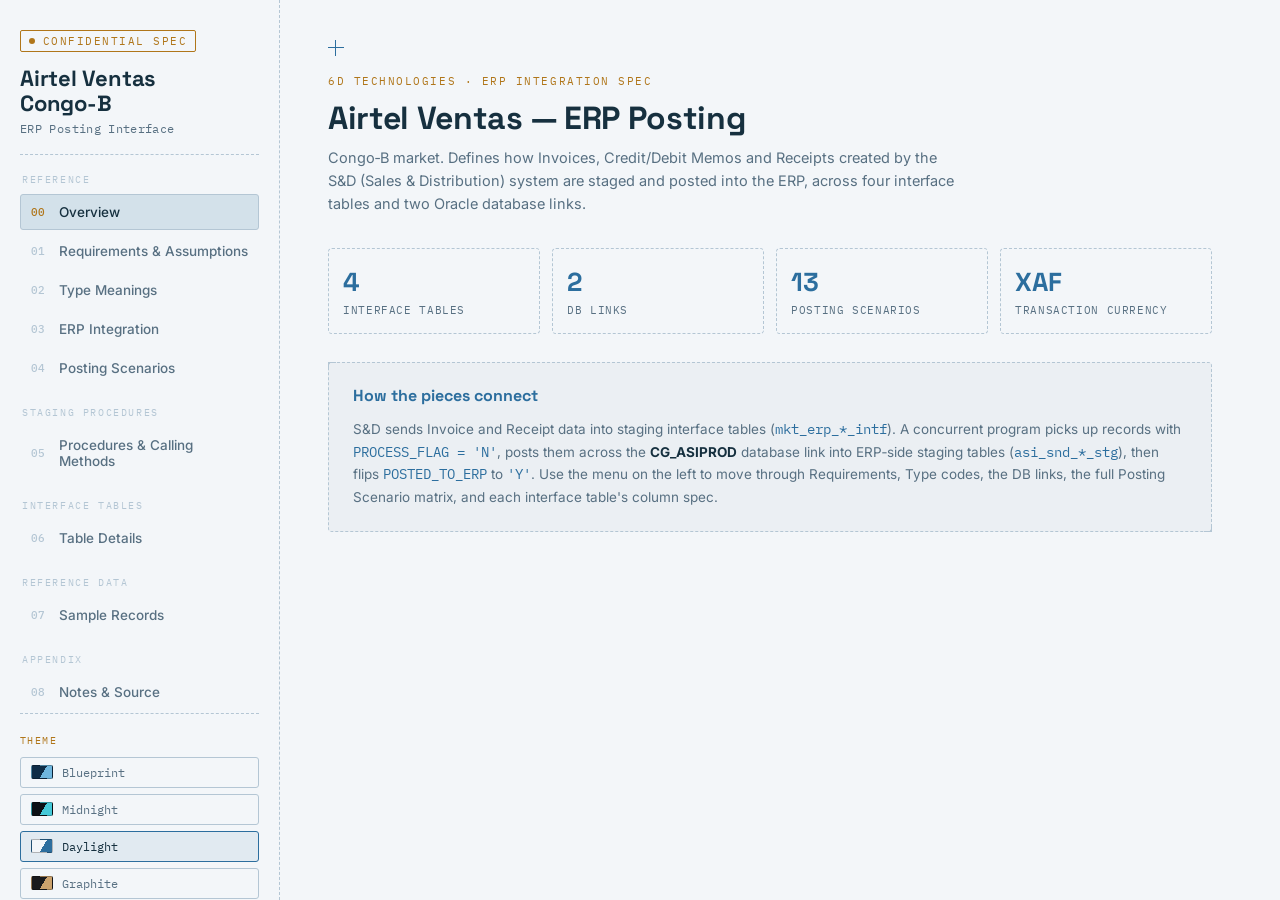
==== congo/airtel-erp-posting.html @ a2c8a8f7 "deploy" ====
<!DOCTYPE html>
<html lang="en" data-theme="light">
<head>
<meta charset="UTF-8">
<title>Airtel Ventas · Congo-B · ERP Posting</title>
<meta name="viewport" content="width=device-width, initial-scale=1.0">
<link rel="preconnect" href="https://fonts.googleapis.com">
<link href="https://fonts.googleapis.com/css2?family=Space+Grotesk:wght@400;500;600;700&family=IBM+Plex+Mono:wght@400;500;600&family=Inter:wght@400;500;600&display=swap" rel="stylesheet">
<style>
  :root{
    /* fonts (theme-independent) */
    --font-display:'Space Grotesk', sans-serif;
    --font-mono:'IBM Plex Mono', monospace;
    --font-body:'Inter', sans-serif;
  }

  /* ============ THEMES ============
     Default (no attribute) = Blueprint. Each theme redefines the full token set. */
  :root,
  html[data-theme="blue"]{
    --bp-bg:#0F2C46;
    --bp-blue-deep:#0F2C46;      /* legacy alias */
    --bp-onaccent:#0F2C46;
    --bp-line:#6FB6DE;
    --bp-line-dim:#3E6E8E;
    --bp-white:#F2F7FB;
    --bp-white-dim:#B9CEDD;
    --bp-amber:#E8A33D;
    --bp-red:#E0665F;
    --bp-green:#6FC49A;
    --bp-grid:rgba(111,182,222,0.06);
    --bp-tint-1:rgba(111,182,222,0.05);
    --bp-tint-2:rgba(111,182,222,0.08);
    --bp-tint-3:rgba(111,182,222,0.14);
    --bp-sink:rgba(0,0,0,0.20);
    --bp-raise:rgba(255,255,255,0.02);
    color-scheme:dark;
  }

  /* Midnight — near-black with cyan accent */
  html[data-theme="dark"]{
    --bp-bg:#0B0F14;
    --bp-blue-deep:#0B0F14;
    --bp-onaccent:#07171A;
    --bp-line:#45C9D8;
    --bp-line-dim:#2C4A52;
    --bp-white:#E9EFF2;
    --bp-white-dim:#8FA0AB;
    --bp-amber:#F0B44A;
    --bp-red:#EB7168;
    --bp-green:#5FD3A0;
    --bp-grid:rgba(120,190,205,0.05);
    --bp-tint-1:rgba(90,200,215,0.05);
    --bp-tint-2:rgba(90,200,215,0.09);
    --bp-tint-3:rgba(90,200,215,0.16);
    --bp-sink:rgba(0,0,0,0.35);
    --bp-raise:rgba(255,255,255,0.03);
    color-scheme:dark;
  }

  /* Daylight — light paper with ink text */
  html[data-theme="light"]{
    --bp-bg:#F3F6F9;
    --bp-blue-deep:#16303F;
    --bp-onaccent:#FFFFFF;
    --bp-line:#2C6E9E;
    --bp-line-dim:#B4C6D4;
    --bp-white:#16303F;
    --bp-white-dim:#587082;
    --bp-amber:#B0761A;
    --bp-red:#BE443C;
    --bp-green:#2C825C;
    --bp-grid:rgba(44,110,158,0.08);
    --bp-tint-1:rgba(44,110,158,0.05);
    --bp-tint-2:rgba(44,110,158,0.09);
    --bp-tint-3:rgba(44,110,158,0.16);
    --bp-sink:rgba(22,48,63,0.05);
    --bp-raise:rgba(22,48,63,0.03);
    color-scheme:light;
  }

  /* Graphite — warm neutral dark with sand accent */
  html[data-theme="graphite"]{
    --bp-bg:#191A1D;
    --bp-blue-deep:#191A1D;
    --bp-onaccent:#191A1D;
    --bp-line:#CBA26C;
    --bp-line-dim:#54514B;
    --bp-white:#ECE7DE;
    --bp-white-dim:#A29B8E;
    --bp-amber:#E8A33D;
    --bp-red:#DE6F63;
    --bp-green:#8FBE86;
    --bp-grid:rgba(203,162,108,0.05);
    --bp-tint-1:rgba(203,162,108,0.05);
    --bp-tint-2:rgba(203,162,108,0.09);
    --bp-tint-3:rgba(203,162,108,0.15);
    --bp-sink:rgba(0,0,0,0.30);
    --bp-raise:rgba(255,255,255,0.025);
    color-scheme:dark;
  }

  html{transition:none;}
  body,.sidebar,.nav-btn,.tbl-tab,.card,.data-table td,.data-table th,.theme-opt{
    transition:background-color .25s ease, color .25s ease, border-color .25s ease;
  }

  /* ---------- Theme switcher ---------- */
  .theme-switch{
    margin-top:auto;
    padding-top:20px;
    border-top:1px dashed var(--bp-line-dim);
  }
  .theme-switch-label{
    font-family:var(--font-mono);
    font-size:10px;
    letter-spacing:.14em;
    text-transform:uppercase;
    color:var(--bp-amber);
    margin-bottom:10px;
  }
  .theme-opts{display:flex; flex-direction:column; gap:6px;}
  .theme-opt{
    display:flex; align-items:center; gap:9px;
    font-family:var(--font-mono); font-size:12px; text-align:left;
    background:transparent; border:1px solid var(--bp-line-dim);
    color:var(--bp-white-dim); padding:7px 10px; border-radius:3px; cursor:pointer;
  }
  .theme-opt:hover{color:var(--bp-white); border-color:var(--bp-line);}
  .theme-opt.active{
    border-color:var(--bp-line); color:var(--bp-white); background:var(--bp-tint-2);
  }
  .theme-opt .sw{
    width:22px; height:14px; border-radius:2px; flex:none;
    border:1px solid rgba(0,0,0,0.28);
  }
  .sw-blue{background:linear-gradient(120deg,#0F2C46 55%,#6FB6DE 55%);}
  .sw-dark{background:linear-gradient(120deg,#0B0F14 55%,#45C9D8 55%);}
  .sw-light{background:linear-gradient(120deg,#F3F6F9 55%,#2C6E9E 55%); border-color:rgba(0,0,0,0.15);}
  .sw-graphite{background:linear-gradient(120deg,#191A1D 55%,#CBA26C 55%);}
  *{box-sizing:border-box;}
  html,body{margin:0;padding:0;}
  body{
    background:var(--bp-bg);
    color:var(--bp-white);
    font-family:var(--font-body);
    min-height:100vh;
  }

  /* ---------- Layout shell ---------- */
  .app{
    display:grid;
    grid-template-columns:280px 1fr;
    min-height:100vh;
  }
  @media (max-width:860px){
    .app{grid-template-columns:1fr;}
    .sidebar{position:static; height:auto;}
  }

  /* ---------- Sidebar ---------- */
  .sidebar{
    border-right:1px dashed var(--bp-line-dim);
    padding:28px 20px 20px;
    position:sticky;
    top:0;
    height:100vh;
    overflow-y:auto;
    display:flex;
    flex-direction:column;
  }
  .brand{
    padding-bottom:18px;
    margin-bottom:18px;
    border-bottom:1px dashed var(--bp-line-dim);
  }
  .brand .stamp{
    display:inline-flex;
    align-items:center;
    gap:8px;
    font-family:var(--font-mono);
    font-size:10.5px;
    letter-spacing:.14em;
    text-transform:uppercase;
    color:var(--bp-amber);
    border:1px solid var(--bp-amber);
    padding:3px 8px;
    border-radius:2px;
    margin-bottom:14px;
  }
  .brand .stamp:before{
    content:"";
    width:6px;height:6px;
    border-radius:50%;
    background:var(--bp-amber);
    display:inline-block;
  }
  .brand h1{
    font-family:var(--font-display);
    font-weight:700;
    font-size:22px;
    line-height:1.15;
    margin:0 0 4px;
    letter-spacing:-.01em;
  }
  .brand p{
    margin:0;
    font-family:var(--font-mono);
    font-size:12px;
    color:var(--bp-white-dim);
    letter-spacing:.03em;
  }

  nav{flex:1;}
  .nav-group-label{
    font-family:var(--font-mono);
    font-size:10px;
    letter-spacing:.16em;
    text-transform:uppercase;
    color:var(--bp-line-dim);
    margin:20px 0 8px;
    padding-left:2px;
  }
  .nav-group-label:first-child{margin-top:0;}
  .nav-btn{
    display:flex;
    align-items:center;
    gap:10px;
    width:100%;
    text-align:left;
    background:transparent;
    border:1px solid transparent;
    color:var(--bp-white-dim);
    font-family:var(--font-body);
    font-size:13.5px;
    font-weight:500;
    padding:9px 10px;
    border-radius:3px;
    cursor:pointer;
    margin-bottom:3px;
    transition:background .15s, color .15s, border-color .15s;
  }
  .nav-btn .idx{
    font-family:var(--font-mono);
    font-size:10.5px;
    color:var(--bp-line-dim);
    width:18px;
    flex-shrink:0;
  }
  .nav-btn:hover{
    background:var(--bp-tint-2);
    color:var(--bp-white);
  }
  .nav-btn.active{
    background:var(--bp-tint-3);
    border-color:var(--bp-line-dim);
    color:var(--bp-white);
  }
  .nav-btn.active .idx{color:var(--bp-amber);}
  .nav-sub{
    padding-left:26px;
    display:none;
    margin-bottom:4px;
  }
  .nav-sub.open{display:block;}
  .nav-sub button{
    display:block;
    width:100%;
    text-align:left;
    background:none;
    border:none;
    border-left:2px solid var(--bp-line-dim);
    color:var(--bp-white-dim);
    font-family:var(--font-mono);
    font-size:11.5px;
    padding:6px 0 6px 10px;
    cursor:pointer;
  }
  .nav-sub button:hover{color:var(--bp-white);}
  .nav-sub button.active{color:var(--bp-amber); border-left-color:var(--bp-amber);}

  .sidebar-foot{
    font-family:var(--font-mono);
    font-size:10px;
    color:var(--bp-line-dim);
    padding-top:16px;
    margin-top:16px;
    border-top:1px dashed var(--bp-line-dim);
    line-height:1.6;
  }

  /* ---------- Main ---------- */
  main{
    padding:40px 48px 80px;
    max-width:980px;
  }
  @media (max-width:640px){ main{padding:28px 20px 60px;} }

  .panel{display:none;}
  .panel.active{display:block; animation:fade .25s ease;}
  @keyframes fade{from{opacity:0; transform:translateY(4px);} to{opacity:1; transform:translateY(0);}}

  .crosshair{
    position:relative;
    width:16px; height:16px;
    margin-bottom:18px;
  }
  .crosshair:before,.crosshair:after{
    content:"";
    position:absolute;
    background:var(--bp-line);
  }
  .crosshair:before{width:16px;height:1px;top:7px;left:0;}
  .crosshair:after{width:1px;height:16px;left:7px;top:0;}

  .eyebrow{
    font-family:var(--font-mono);
    font-size:11px;
    letter-spacing:.14em;
    text-transform:uppercase;
    color:var(--bp-amber);
    margin:0 0 10px;
  }
  h2.section-title{
    font-family:var(--font-display);
    font-size:32px;
    font-weight:700;
    margin:0 0 8px;
    letter-spacing:-.01em;
  }
  .section-sub{
    color:var(--bp-white-dim);
    font-size:14.5px;
    margin:0 0 32px;
    max-width:640px;
    line-height:1.6;
  }

  .card{
    border:1px dashed var(--bp-line-dim);
    background:var(--bp-raise);
    border-radius:4px;
    padding:22px 24px;
    margin-bottom:18px;
    position:relative;
  }
  .card h3{
    font-family:var(--font-display);
    font-size:16px;
    margin:0 0 12px;
    color:var(--bp-line);
  }
  .corner{
    position:absolute; width:8px; height:8px;
    border:1px solid var(--bp-line-dim);
  }
  .corner.tl{top:-1px;left:-1px;border-right:none;border-bottom:none;}
  .corner.br{bottom:-1px;right:-1px;border-left:none;border-top:none;}

  ul.reqs{margin:0; padding-left:0; list-style:none;}
  ul.reqs li{
    position:relative;
    padding:8px 0 8px 22px;
    font-size:14px;
    line-height:1.65;
    color:var(--bp-white);
    border-bottom:1px solid var(--bp-tint-2);
  }
  ul.reqs li:last-child{border-bottom:none;}
  ul.reqs li:before{
    content:"›";
    position:absolute;
    left:0; top:7px;
    color:var(--bp-amber);
    font-family:var(--font-mono);
  }

  /* stat row for overview */
  .stat-row{
    display:grid;
    grid-template-columns:repeat(4,1fr);
    gap:12px;
    margin-bottom:28px;
  }
  @media (max-width:700px){.stat-row{grid-template-columns:repeat(2,1fr);}}
  .stat{
    border:1px dashed var(--bp-line-dim);
    border-radius:4px;
    padding:16px 14px;
  }
  .stat .num{
    font-family:var(--font-display);
    font-size:26px;
    font-weight:700;
    color:var(--bp-line);
  }
  .stat .lbl{
    font-family:var(--font-mono);
    font-size:10.5px;
    letter-spacing:.06em;
    text-transform:uppercase;
    color:var(--bp-white-dim);
    margin-top:4px;
  }

  /* glossary chips (type meanings) */
  .glossary{display:grid; gap:14px;}
  .glos-item{
    display:grid;
    grid-template-columns:110px 1fr;
    gap:18px;
    border:1px dashed var(--bp-line-dim);
    border-radius:4px;
    padding:16px 18px;
    align-items:start;
  }
  @media (max-width:640px){.glos-item{grid-template-columns:1fr;}}
  .glos-tag{
    font-family:var(--font-mono);
    font-weight:600;
    font-size:15px;
    color:var(--bp-onaccent);
    background:var(--bp-amber);
    display:inline-block;
    padding:5px 10px;
    border-radius:3px;
    height:fit-content;
  }
  .glos-item p{margin:0; font-size:13.5px; line-height:1.6; color:var(--bp-white-dim);}

  /* DB integration cards */
  .db-grid{display:grid; grid-template-columns:1fr 1fr; gap:16px;}
  @media (max-width:760px){.db-grid{grid-template-columns:1fr;}}
  .db-card{
    border:1px dashed var(--bp-line-dim);
    border-radius:4px;
    padding:20px;
    background:var(--bp-raise);
  }
  .db-card h4{
    font-family:var(--font-mono);
    color:var(--bp-amber);
    font-size:14px;
    margin:0 0 14px;
    letter-spacing:.02em;
  }
  .db-row{margin-bottom:12px;}
  .db-row .k{
    font-family:var(--font-mono);
    font-size:10px;
    letter-spacing:.1em;
    text-transform:uppercase;
    color:var(--bp-white-dim);
    margin-bottom:4px;
  }
  .db-row .v{
    font-family:var(--font-mono);
    font-size:12px;
    color:var(--bp-white);
    word-break:break-all;
    line-height:1.5;
    background:var(--bp-sink);
    padding:6px 8px;
    border-radius:3px;
    border:1px solid var(--bp-line-dim);
  }

  /* posting scenario flow */
  .flow-group{
    border:1px dashed var(--bp-line-dim);
    border-radius:4px;
    margin-bottom:14px;
    overflow:hidden;
  }
  .flow-head{
    background:var(--bp-tint-2);
    padding:10px 16px;
    font-family:var(--font-display);
    font-weight:600;
    font-size:14.5px;
    border-bottom:1px dashed var(--bp-line-dim);
    display:flex;
    align-items:center;
    justify-content:space-between;
    cursor:pointer;
  }
  .flow-head .count{
    font-family:var(--font-mono);
    font-size:10px;
    color:var(--bp-white-dim);
  }
  .flow-body{padding:14px 16px;}
  .flow-row{
    display:grid;
    grid-template-columns:150px 24px 1fr 24px 1fr;
    align-items:center;
    gap:6px;
    font-family:var(--font-mono);
    font-size:11.5px;
    padding:8px 0;
    border-bottom:1px solid var(--bp-tint-2);
  }
  .flow-row:last-child{border-bottom:none;}
  @media (max-width:700px){
    .flow-row{grid-template-columns:1fr; gap:2px;}
    .flow-row .arrow{display:none;}
  }
  .flow-row .posting-name{color:var(--bp-green); font-weight:600;}
  .flow-row .tbl{
    background:var(--bp-sink);
    border:1px solid var(--bp-line-dim);
    border-radius:3px;
    padding:5px 8px;
    color:var(--bp-white-dim);
  }
  .flow-row .arrow{color:var(--bp-amber); text-align:center;}

  /* procedures */
  .proc-tabs{
    display:flex;
    gap:8px;
    flex-wrap:wrap;
    margin-bottom:20px;
  }
  .proc-tab{
    font-family:var(--font-mono);
    font-size:12px;
    background:transparent;
    border:1px solid var(--bp-line-dim);
    color:var(--bp-white-dim);
    padding:8px 14px;
    border-radius:3px;
    cursor:pointer;
  }
  .proc-tab:hover{color:var(--bp-white); border-color:var(--bp-line);}
  .proc-tab.active{
    background:var(--bp-line);
    color:var(--bp-onaccent);
    border-color:var(--bp-line);
    font-weight:600;
  }
  .proc-panel{display:none;}
  .proc-panel.active{display:block; animation:fade .2s ease;}

  .proc-sig{
    font-family:var(--font-mono);
    font-size:12px;
    color:var(--bp-white);
    background:var(--bp-sink);
    border:1px dashed var(--bp-line-dim);
    border-radius:4px;
    padding:14px 16px;
    margin-bottom:16px;
    line-height:1.7;
    overflow-x:auto;
    white-space:pre;
  }
  .proc-sig .kw{color:var(--bp-amber);}
  .proc-sig .pn{color:var(--bp-green);}

  .formula-box{
    border:1px dashed var(--bp-line-dim);
    border-radius:4px;
    padding:16px 18px;
    margin-bottom:18px;
    background:var(--bp-tint-1);
  }
  .formula-box .flabel{
    font-family:var(--font-mono);
    font-size:10px;
    letter-spacing:.1em;
    text-transform:uppercase;
    color:var(--bp-amber);
    margin-bottom:10px;
  }
  .formula-box .fline{
    font-family:var(--font-mono);
    font-size:12.5px;
    color:var(--bp-white);
    line-height:2;
  }
  .formula-box .fline .fname{color:var(--bp-line); display:inline-block; min-width:96px;}

  table.rowtype-table{width:100%; border-collapse:collapse; font-size:12px; margin-bottom:20px;}
  table.rowtype-table thead th{
    text-align:left;
    font-family:var(--font-mono);
    font-size:10px;
    letter-spacing:.06em;
    text-transform:uppercase;
    color:var(--bp-amber);
    background:var(--bp-tint-2);
    padding:9px 10px;
    border-bottom:1px dashed var(--bp-line-dim);
  }
  table.rowtype-table td{
    padding:9px 10px;
    border-bottom:1px solid var(--bp-tint-2);
    vertical-align:top;
    line-height:1.55;
    color:var(--bp-white-dim);
  }
  table.rowtype-table td.rt-num{
    font-family:var(--font-mono);
    color:var(--bp-white);
    font-weight:600;
    white-space:nowrap;
  }
  table.rowtype-table td.rt-sign{font-family:var(--font-mono); white-space:nowrap;}
  table.rowtype-table td.rt-sign.neg{color:var(--bp-red);}
  table.rowtype-table td.rt-sign.pos{color:var(--bp-green);}
  table.rowtype-table td.rt-type{font-family:var(--font-mono); color:var(--bp-line); white-space:nowrap;}

  .code-toggle{
    font-family:var(--font-mono);
    font-size:11.5px;
    color:var(--bp-onaccent);
    background:var(--bp-line);
    border:none;
    padding:8px 14px;
    border-radius:3px;
    cursor:pointer;
    font-weight:600;
    margin-bottom:12px;
  }
  .code-toggle:hover{background:var(--bp-white);}
  .code-view{
    display:none;
    border:1px dashed var(--bp-line-dim);
    border-radius:4px;
    background:var(--bp-sink);
    max-height:520px;
    overflow:auto;
    margin-bottom:24px;
  }
  .code-view.open{display:block;}
  .code-view pre{
    margin:0;
    padding:16px 18px;
    font-family:var(--font-mono);
    font-size:11.5px;
    line-height:1.65;
    color:var(--bp-white-dim);
    white-space:pre;
  }

  .call-grid{display:grid; grid-template-columns:1fr 1fr; gap:16px; margin-bottom:8px;}
  @media (max-width:760px){.call-grid{grid-template-columns:1fr;}}
  .call-card{
    border:1px dashed var(--bp-line-dim);
    border-radius:4px;
    padding:16px 18px;
    background:var(--bp-raise);
  }
  .call-card .clabel{
    font-family:var(--font-mono);
    font-size:10px;
    letter-spacing:.1em;
    text-transform:uppercase;
    color:var(--bp-white-dim);
    margin-bottom:10px;
  }
  .call-card pre{
    margin:0;
    font-family:var(--font-mono);
    font-size:12px;
    color:var(--bp-white);
    line-height:1.7;
    white-space:pre-wrap;
  }
  .call-card .k{color:var(--bp-amber);}
  .call-card .s{color:var(--bp-green);}

  /* table details */
  .tbl-tabs{
    display:flex;
    gap:8px;
    flex-wrap:wrap;
    margin-bottom:20px;
    border-bottom:1px dashed var(--bp-line-dim);
    padding-bottom:16px;
  }
  .tbl-tab{
    font-family:var(--font-mono);
    font-size:12px;
    background:transparent;
    border:1px solid var(--bp-line-dim);
    color:var(--bp-white-dim);
    padding:7px 12px;
    border-radius:3px;
    cursor:pointer;
  }
  .tbl-tab:hover{color:var(--bp-white); border-color:var(--bp-line);}
  .tbl-tab.active{
    background:var(--bp-line);
    color:var(--bp-onaccent);
    border-color:var(--bp-line);
    font-weight:600;
  }

  /* ---------- Sample records ---------- */
  .smp-block{margin-bottom:36px;}
  .smp-block:last-child{margin-bottom:0;}
  .smp-block-head{
    display:flex; align-items:baseline; gap:12px; flex-wrap:wrap; margin-bottom:12px;
  }
  .smp-tbl{
    font-family:var(--font-mono); font-size:13px; font-weight:600;
    color:var(--bp-line); letter-spacing:.02em;
  }
  .smp-note{
    font-family:var(--font-mono); font-size:10.5px; letter-spacing:.04em;
    color:var(--bp-white-dim); border:1px solid var(--bp-line-dim);
    border-radius:3px; padding:2px 8px;
  }
  table.smp-table{font-size:11.5px; min-width:100%;}
  table.smp-table thead th{white-space:nowrap;}
  table.smp-table td.smp-cell{
    font-family:var(--font-mono); color:var(--bp-white); white-space:nowrap;
  }
  table.smp-table td.smp-empty{color:var(--bp-line-dim);}

  .tbl-meta{
    font-size:13.5px;
    color:var(--bp-white-dim);
    line-height:1.7;
    margin-bottom:16px;
  }
  .tbl-meta code{
    font-family:var(--font-mono);
    background:var(--bp-sink);
    padding:1px 5px;
    border-radius:3px;
    color:var(--bp-line);
  }

  .search-wrap{margin-bottom:14px;}
  .search-wrap input{
    width:100%;
    background:var(--bp-sink);
    border:1px solid var(--bp-line-dim);
    color:var(--bp-white);
    font-family:var(--font-mono);
    font-size:13px;
    padding:9px 12px;
    border-radius:3px;
    outline:none;
  }
  .search-wrap input:focus{border-color:var(--bp-line);}
  .search-wrap input::placeholder{color:var(--bp-line-dim);}

  .data-table-wrap{
    border:1px dashed var(--bp-line-dim);
    border-radius:4px;
    overflow:auto;
  }
  table.data-table{
    width:100%;
    border-collapse:collapse;
    font-size:12.5px;
    min-width:720px;
  }
  table.data-table thead th{
    text-align:left;
    font-family:var(--font-mono);
    font-size:10.5px;
    letter-spacing:.06em;
    text-transform:uppercase;
    color:var(--bp-amber);
    background:var(--bp-tint-2);
    padding:10px 12px;
    position:sticky; top:0;
    border-bottom:1px dashed var(--bp-line-dim);
  }
  table.data-table td{
    padding:10px 12px;
    border-bottom:1px solid var(--bp-tint-2);
    vertical-align:top;
    line-height:1.55;
  }
  table.data-table tr:last-child td{border-bottom:none;}
  table.data-table tr:hover td{background:var(--bp-tint-1);}
  table.data-table td.col-name{
    font-family:var(--font-mono);
    color:var(--bp-white);
    font-weight:600;
    white-space:nowrap;
  }
  table.data-table td.col-type{
    font-family:var(--font-mono);
    color:var(--bp-green);
    white-space:nowrap;
  }
  table.data-table td.col-desc{color:var(--bp-white-dim); min-width:220px;}
  table.data-table td.col-ref{color:var(--bp-line); font-family:var(--font-mono); font-size:11.5px;}
  .no-results{
    padding:24px;
    text-align:center;
    color:var(--bp-white-dim);
    font-family:var(--font-mono);
    font-size:12.5px;
  }
  .row-count{
    font-family:var(--font-mono);
    font-size:10.5px;
    color:var(--bp-line-dim);
    margin:8px 2px 0;
    text-align:right;
  }

  .footer-note{
    margin-top:36px;
    padding-top:20px;
    border-top:1px dashed var(--bp-line-dim);
    font-family:var(--font-mono);
    font-size:11px;
    color:var(--bp-line-dim);
    line-height:1.8;
  }

  ::-webkit-scrollbar{width:9px; height:9px;}
  ::-webkit-scrollbar-track{background:transparent;}
  ::-webkit-scrollbar-thumb{background:var(--bp-line-dim); border-radius:5px;}
</style>
</head>
<body>

<div class="app">
  <aside class="sidebar">
    <div class="brand">
      <div class="stamp">Confidential Spec</div>
      <h1>Airtel Ventas<br>Congo‑B</h1>
      <p>ERP Posting Interface</p>
    </div>

    <nav id="nav">
      <div class="nav-group-label">Reference</div>
      <button class="nav-btn active" data-panel="overview"><span class="idx">00</span>Overview</button>
      <button class="nav-btn" data-panel="requirements"><span class="idx">01</span>Requirements &amp; Assumptions</button>
      <button class="nav-btn" data-panel="types"><span class="idx">02</span>Type Meanings</button>
      <button class="nav-btn" data-panel="integration"><span class="idx">03</span>ERP Integration</button>
      <button class="nav-btn" data-panel="scenarios"><span class="idx">04</span>Posting Scenarios</button>

      <div class="nav-group-label">Staging Procedures</div>
      <button class="nav-btn" data-panel="procedures"><span class="idx">05</span>Procedures &amp; Calling Methods</button>

      <div class="nav-group-label">Interface Tables</div>
      <button class="nav-btn" data-panel="tables"><span class="idx">06</span>Table Details</button>

      <div class="nav-group-label">Reference Data</div>
      <button class="nav-btn" data-panel="samples"><span class="idx">07</span>Sample Records</button>

      <div class="nav-group-label">Appendix</div>
      <button class="nav-btn" data-panel="notes"><span class="idx">08</span>Notes &amp; Source</button>
    </nav>

    <div class="theme-switch" role="group" aria-label="Colour theme">
      <div class="theme-switch-label">Theme</div>
      <div class="theme-opts" id="theme-opts">
        <button class="theme-opt" data-theme="blue"><span class="sw sw-blue"></span>Blueprint</button>
        <button class="theme-opt" data-theme="dark"><span class="sw sw-dark"></span>Midnight</button>
        <button class="theme-opt active" data-theme="light"><span class="sw sw-light"></span>Daylight</button>
        <button class="theme-opt" data-theme="graphite"><span class="sw sw-graphite"></span>Graphite</button>
      </div>
    </div>

    <div class="sidebar-foot">
      SIX DEE TELECOM SOLUTIONS PVT LTD<br>
      © 6D Technologies · Confidential<br>
      Bangalore, India
    </div>
  </aside>

  <main>

    <!-- 00 OVERVIEW -->
    <section class="panel active" id="panel-overview">
      <div class="crosshair"></div>
      <p class="eyebrow">6D Technologies · ERP Integration Spec</p>
      <h2 class="section-title">Airtel Ventas — ERP Posting</h2>
      <p class="section-sub">Congo‑B market. Defines how Invoices, Credit/Debit Memos and Receipts created by the S&amp;D (Sales &amp; Distribution) system are staged and posted into the ERP, across four interface tables and two Oracle database links.</p>

      <div class="stat-row">
        <div class="stat"><div class="num">4</div><div class="lbl">Interface Tables</div></div>
        <div class="stat"><div class="num">2</div><div class="lbl">DB Links</div></div>
        <div class="stat"><div class="num">13</div><div class="lbl">Posting Scenarios</div></div>
        <div class="stat"><div class="num">XAF</div><div class="lbl">Transaction Currency</div></div>
      </div>

      <div class="card">
        <div class="corner tl"></div><div class="corner br"></div>
        <h3>How the pieces connect</h3>
        <p style="color:var(--bp-white-dim); font-size:13.5px; line-height:1.7; margin:0;">
        S&amp;D sends Invoice and Receipt data into staging interface tables (<code style="font-family:var(--font-mono);color:var(--bp-line)">mkt_erp_*_intf</code>). A concurrent program picks up records with <code style="font-family:var(--font-mono);color:var(--bp-line)">PROCESS_FLAG = 'N'</code>, posts them across the <strong style="color:var(--bp-white)">CG_ASIPROD</strong> database link into ERP‑side staging tables (<code style="font-family:var(--font-mono);color:var(--bp-line)">asi_snd_*_stg</code>), then flips <code style="font-family:var(--font-mono);color:var(--bp-line)">POSTED_TO_ERP</code> to <code style="font-family:var(--font-mono);color:var(--bp-line)">'Y'</code>. Use the menu on the left to move through Requirements, Type codes, the DB links, the full Posting Scenario matrix, and each interface table's column spec.
        </p>
      </div>
    </section>

    <!-- 01 REQUIREMENTS -->
    <section class="panel" id="panel-requirements">
      <div class="crosshair"></div>
      <p class="eyebrow">Section 01</p>
      <h2 class="section-title">Requirements &amp; Assumptions</h2>
      <p class="section-sub">Ground rules for how invoices, memos and receipts are interpreted and posted.</p>

      <div class="card">
        <div class="corner tl"></div><div class="corner br"></div>
        <h3>Core requirements</h3>
        <ul class="reqs" id="reqs-list"></ul>
      </div>

      <div class="card">
        <div class="corner tl"></div><div class="corner br"></div>
        <h3>Hard‑coded values — Receipt Reversal</h3>
        <table class="data-table" style="min-width:0;">
          <thead><tr><th>Field</th><th>Value</th></tr></thead>
          <tbody>
            <tr><td class="col-name">Category</td><td class="col-desc">Reverse Payment</td></tr>
            <tr><td class="col-name">Reason</td><td class="col-desc">Payment Reversal</td></tr>
          </tbody>
        </table>
      </div>
    </section>

    <!-- 02 TYPES -->
    <section class="panel" id="panel-types">
      <div class="crosshair"></div>
      <p class="eyebrow">Section 02</p>
      <h2 class="section-title">Type Meanings</h2>
      <p class="section-sub">The <code style="font-family:var(--font-mono); color:var(--bp-line);">TYPE</code> code hard-coded per transaction, and what it means for how it's posted.</p>

      <div class="glossary" id="glossary-list"></div>
    </section>

    <!-- 03 ERP INTEGRATION -->
    <section class="panel" id="panel-integration">
      <div class="crosshair"></div>
      <p class="eyebrow">Section 03</p>
      <h2 class="section-title">ERP Integration</h2>
      <p class="section-sub">Database link details connecting the S&amp;D staging environment to the ERP database.</p>

      <div class="db-grid" id="db-grid"></div>
    </section>

    <!-- 04 POSTING SCENARIOS -->
    <section class="panel" id="panel-scenarios">
      <div class="crosshair"></div>
      <p class="eyebrow">Section 04</p>
      <h2 class="section-title">ERP Posting Scenarios</h2>
      <p class="section-sub">Every transaction type, grouped, showing each posting step and which ESB / ERP table it flows through. Click a group to expand.</p>

      <div id="flow-list"></div>
    </section>

    <!-- 05 PROCEDURES -->
    <section class="panel" id="panel-procedures">
      <div class="crosshair"></div>
      <p class="eyebrow">Section 05</p>
      <h2 class="section-title">Procedures &amp; Calling Methods</h2>
      <p class="section-sub">Primary Sale and Primary Sale Return are the only flows that need a manual trigger — everything else calls the ERP posting itself.</p>

      <div class="card">
        <div class="corner tl"></div><div class="corner br"></div>
        <h3>How it works</h3>
        <ul class="reqs">
          <li>Once the Primary Sale is done and the invoice is generated, the Order is completed.</li>
          <li>The procedure for a completed Primary Sale and Primary Sale Return must be called manually.</li>
          <li>For POS Sale, POS Sale Return, Payment Receipt, Payment Receipt Reversal, Credit Memo and Debit Memo, the application itself calls the ERP posting — there is no procedure to call.</li>
        </ul>
      </div>

      <div class="formula-box">
        <div class="flabel">Shared tax formula — applied to every row above</div>
        <div class="fline"><span class="fname">DIVISOR</span> = 1 + (VAT% / 100) + (VAT% / 100 × CA% / 100)</div>
        <div class="fline"><span class="fname">BASE</span> = (QTY × UNIT_PRICE_TAX_INCLUDED) / DIVISOR</div>
        <div class="fline"><span class="fname">VAT_AMOUNT</span> = BASE × VAT% / 100</div>
        <div class="fline"><span class="fname">CA_AMOUNT</span> = VAT_AMOUNT × CA% / 100</div>
      </div>

      <div class="proc-tabs" id="proc-tabs"></div>
      <div id="proc-panels"></div>

      <div class="card">
        <div class="corner tl"></div><div class="corner br"></div>
        <h3>Calling methods</h3>
        <p style="color:var(--bp-white-dim); font-size:13px; line-height:1.7; margin:0 0 16px;">Both procedures accept the same two call shapes — one specific order, or a date range sweep.</p>

        <p style="font-family:var(--font-mono); font-size:11.5px; color:var(--bp-amber); letter-spacing:.05em; margin:0 0 8px;">PRC_INSERT_ERP_SELLIN_STAGING — Sales</p>
        <div class="call-grid">
          <div class="call-card">
            <div class="clabel">By order ID</div>
            <pre><span class="k">BEGIN</span>
    PRC_INSERT_ERP_SELLIN_STAGING(
        p_order_id => <span class="s">'2349004133'</span>
    );
<span class="k">END;</span></pre>
          </div>
          <div class="call-card">
            <div class="clabel">By date range</div>
            <pre><span class="k">BEGIN</span>
    PRC_INSERT_ERP_SELLIN_STAGING(
        p_from_date => TO_DATE(<span class="s">'2026-05-01'</span>, <span class="s">'YYYY-MM-DD'</span>),
        p_to_date   => TO_DATE(<span class="s">'2026-05-30'</span>, <span class="s">'YYYY-MM-DD'</span>)
    );
<span class="k">END;</span></pre>
          </div>
        </div>

        <p style="font-family:var(--font-mono); font-size:11.5px; color:var(--bp-amber); letter-spacing:.05em; margin:24px 0 8px;">PRC_INSERT_ERP_SELLIN_RETURN_STAGING — Sales Return</p>
        <div class="call-grid">
          <div class="call-card">
            <div class="clabel">By order ID</div>
            <pre><span class="k">BEGIN</span>
    PRC_INSERT_ERP_SELLIN_RETURN_STAGING(
        p_order_id => <span class="s">'2349004133'</span>
    );
<span class="k">END;</span></pre>
          </div>
          <div class="call-card">
            <div class="clabel">By date range</div>
            <pre><span class="k">BEGIN</span>
    PRC_INSERT_ERP_SELLIN_RETURN_STAGING(
        p_from_date => TO_DATE(<span class="s">'2026-05-01'</span>, <span class="s">'YYYY-MM-DD'</span>),
        p_to_date   => TO_DATE(<span class="s">'2026-05-30'</span>, <span class="s">'YYYY-MM-DD'</span>)
    );
<span class="k">END;</span></pre>
          </div>
        </div>
      </div>
    </section>

    <!-- 07 SAMPLE RECORDS -->
    <section class="panel" id="panel-samples">
      <div class="crosshair"></div>
      <p class="eyebrow">Section 07</p>
      <h2 class="section-title">Sample Records</h2>
      <p class="section-sub">Real staged rows from <code style="font-family:var(--font-mono); color:var(--bp-line);">ErpPosting_CG_FINUAT_V10.xlsx</code> — one tab per workbook sheet, grouped by target ERP table exactly as they were posted against CG_FINUAT.</p>

      <div class="tbl-tabs" id="smp-tabs"></div>
      <div id="smp-panels"></div>
    </section>

    <!-- 06 TABLE DETAILS -->
    <section class="panel" id="panel-tables">
      <div class="crosshair"></div>
      <p class="eyebrow">Section 06</p>
      <h2 class="section-title">Interface Table Details</h2>
      <p class="section-sub">Column‑level specification for each staging interface table. Search filters by column name or description.</p>

      <div class="tbl-tabs" id="tbl-tabs"></div>
      <div class="tbl-meta" id="tbl-meta"></div>
      <div class="search-wrap">
        <input type="text" id="tbl-search" placeholder="Filter columns… e.g. process_flag, currency, amount">
      </div>
      <div class="data-table-wrap">
        <table class="data-table">
          <thead>
            <tr><th style="width:16%;">Column</th><th style="width:14%;">Data Type</th><th style="width:44%;">Description</th><th style="width:26%;">Reference</th></tr>
          </thead>
          <tbody id="tbl-body"></tbody>
        </table>
      </div>
      <div class="row-count" id="row-count"></div>
    </section>

    <!-- 06 NOTES -->
    <section class="panel" id="panel-notes">
      <div class="crosshair"></div>
      <p class="eyebrow">Section 08</p>
      <h2 class="section-title">Notes &amp; Source</h2>
      <p class="section-sub">Housekeeping details carried over from the source specification.</p>

      <div class="card">
        <div class="corner tl"></div><div class="corner br"></div>
        <h3>Sample Records</h3>
        <p style="color:var(--bp-white-dim); font-size:13.5px; line-height:1.7; margin:0;">
        Real sample rows from <code style="font-family:var(--font-mono);color:var(--bp-line);">ErpPosting_CG_FINUAT_V10.xlsx</code> are in the <strong style="color:var(--bp-white);">Sample Records</strong> menu item — one tab per workbook sheet, covering every posting scenario with actual staged rows against the CG_FINUAT link.
        </p>
      </div>

      <div class="card">
        <div class="corner tl"></div><div class="corner br"></div>
        <h3>Document control</h3>
        <ul class="reqs">
          <li>Prepared by Six Dee Telecom Solutions Private Limited</li>
          <li>No 26, Bannerghatta Road, J.P. Nagar 3rd Phase, Bangalore – 560 076, India</li>
          <li>T. +91 80404 85959 · www.6dtech.co.in</li>
          <li>Marked confidential — © 6D Technologies</li>
        </ul>
      </div>

      <div class="footer-note">
        Rendered from Airtel‑Ventas‑CG_ERP‑Posting.docx — interactive reference build.
      </div>
    </section>

  </main>
</div>

<script>
/* ---------------- DATA ---------------- */

const REQUIREMENTS = [
  "Airtel S&D Invoice interface — required for creation of Invoice / Credit Memo / Debit Memo in the ERP.",
  "Airtel S&D Receipt interface — required for creation of Receipts in the ERP. If an Invoice number is provided by S&D, the receipt is applied against that invoice.",
  "Transaction Type is hard-coded for creating invoices/credit/debit memos. Receivable Account derives from Transaction Type; Revenue derives from Item — Sales Account; Tax derives from Taxes defined. For Credit/Debit Memos with no item, S&D sends a description used as Memo Lines in ERP to derive the Revenue Account.",
  "The Concurrent Program output file shows counts of Processed / Success / Error records, with error messages for failures.",
  "The program can run on any frequency — it picks up records with Process Flag = 'N'.",
  "Master data created in ERP and sent through the interface is shared by Business with the S&D team.",
  "S&D provides original Receipt details already created in ERP for receipt reversal; the matching record is located via the interface table and reversed in ERP.",
  "The invoice integration also feeds INVENTORY accounting staging tables. For every invoice, cost (based on product, quantity, and Cost Pricing Segment) is posted with specific Source and Destination details."
];

const TYPES = [
  { code:"POS", desc:"Once Invoice per Shop per day sent by S&D, created as an Invoice in ERP." },
  { code:"PRI", desc:"Dealer Individual Invoices sent by S&D, created as an Invoice in ERP." },
  { code:"PRV", desc:"Credit Memo sent by S&D, created in ERP and NOT applied against the original invoice." },
  { code:"SLR", desc:"Credit Memo sent by S&D, created in ERP and NOT applied against the original invoice." },
  { code:"Manual", desc:"Debit or Credit Memo created depending on the Invoice Type." }
];

const DBLINKS = [
  {
    name:"CG_FINUAT",
    user:"SND",
    host:"(DESCRIPTION = (ADDRESS_LIST = (ADDRESS = (PROTOCOL = TCP)(HOST = 172.23.120.18)(PORT = 1524)) ) (CONNECT_DATA = (SERVICE_NAME= FINUAT) ) )"
  },
  {
    name:"CG_ASIPROD",
    user:"VENTAS24ERP",
    host:"(DESCRIPTION = (ADDRESS_LIST = (ADDRESS = (PROTOCOL = TCP)(HOST = erpasi.db.airtel.africa)(PORT = 1531)) ) (CONNECT_DATA = (SERVICE_NAME= ASIPROD) ) )"
  }
];

const SCENARIOS = [
  { type:"Payment Receipt", rows:[
    ["Receipt Posting","MKT_ERP_RECEIPT_INTF","ASI_SND_AR_RECEIPT_STG"]
  ]},
  { type:"Payment Receipt Reversal", rows:[
    ["Receipt Reverse Posting","MKT_ERP_RECEIPT_REV_INTF","ASI_SND_AR_RECEIPT_REV_STG"]
  ]},
  { type:"Credit Memo", rows:[
    ["Invoice Posting","MKT_ERP_INV_INTF","ASI_SND_AR_INVOICE_STG"]
  ]},
  { type:"Debit Memo", rows:[
    ["Invoice Posting","MKT_ERP_INV_INTF","ASI_SND_AR_INVOICE_STG"]
  ]},
  { type:"Primary Sale", rows:[
    ["Invoice Posting","MKT_ERP_INV_INTF","ASI_SND_AR_INVOICE_STG"],
    ["Inventory Posting","MKT_ERP_INVT_UPD_INTF","ASI_SND_INV_TRANS"]
  ]},
  { type:"Primary Sale Return", rows:[
    ["Invoice Posting","MKT_ERP_INV_INTF","ASI_SND_AR_INVOICE_STG"],
    ["Inventory Posting","MKT_ERP_INVT_UPD_INTF","ASI_SND_INV_TRANS"]
  ]},
  { type:"POS Sale", rows:[
    ["Invoice Posting","MKT_ERP_INV_INTF","ASI_SND_AR_INVOICE_STG"],
    ["Inventory Posting","MKT_ERP_INVT_UPD_INTF","ASI_SND_INV_TRANS"],
    ["Receipt Posting","MKT_ERP_RECEIPT_INTF","ASI_SND_AR_RECEIPT_STG"]
  ]},
  { type:"POS Sale Return", rows:[
    ["Invoice Posting","MKT_ERP_INV_INTF","ASI_SND_AR_INVOICE_STG"],
    ["Inventory Posting","MKT_ERP_INVT_UPD_INTF","ASI_SND_INV_TRANS"],
    ["Receipt Reverse Posting","MKT_ERP_RECEIPT_REV_INTF","ASI_SND_AR_RECEIPT_REV_STG"]
  ]},
  { type:"Stock Transfer", rows:[
    ["Inventory Posting","MKT_ERP_INVT_UPD_INTF","ASI_SND_INV_TRANS"]
  ]},
  { type:"Stock Transfer Return", rows:[
    ["Inventory Posting","MKT_ERP_INVT_UPD_INTF","ASI_SND_INV_TRANS"]
  ]},
  { type:"HBB Capitalization", rows:[
    ["Header & Line","MKT_ERP_HEADER / MKT_ERP_LINE","ASI_SND_HBB_MO_HDR_TBL / ASI_SND_HBB_MO_LINE_TBL"]
  ]},
  { type:"Product Update", rows:[
    ["Inventory Posting","MKT_ERP_INVT_UPD_INTF","ASI_SND_INV_TRANS"]
  ]}
];

const SAMPLES = [{"name": "PrimarySale", "blocks": [{"table": "ASI_SND_AR_INVOICE_STG", "note": "CG_FINUAT · Invoice Posting", "cols": ["OPERATING_UNIT", "CUSTOMER_NUMBER", "CUSTOMER_LOCATION", "TRANSACTION_NO", "TRANSACTION_DATE", "DESCRIPTION", "CURRENCY", "REFERENCE_NO", "QUANTITY", "UNIT_PRICE", "SELLING_AMOUNT", "ERP_ITEM_CODE", "INVOICE_TYPE", "TAX_CODE", "ITEM_TAX_CATEGORY", "TYPE", "PROCESS_FLAG", "CREATION_DATE", "LAST_UPDATION_DATE", "LAST_UPDATED_BY", "LAST_UPDATED_LOGIN", "REQUEST_ID", "REC_ACCOUNT_ID", "REV_ACCOUNT_ID", "INV_TRX_TYPE_ID", "CMDM_TRX_TYPE_ID", "CUST_ACCOUNT_ID", "CUST_ACCT_SITE_ID", "SET_OF_BOOKS_ID", "PAYMENT_TERM_ID", "ITEM_ID", "UOM_CODE", "ORGANIZATION_CODE", "ORGANIZATION_ID", "LINE_TYPE", "TAXABLE_AMOUNT"], "rows": [["5405", "305488", "679777", "2342000471985", "2026-05-26", "SIM prepaid 128K", "XAF", "2349002165", "10", "168.208579", "1682.08579", "106438128", "INVOICE", "", "", "PRI", "I", "2026-05-26", "2026-05-28 16:36:07", "1943225", "1943225", "195597247", "4691857", "4692499", "97695", "97696", "2161599", "401540", "16664", "5", "6467074", "EA", "57", "5451", "INVOICE", "1682.08579"], ["5405", "305488", "679777", "2342000471985", "2026-05-26", "SIM prepaid 128K", "XAF", "2349002165", "1", "302.77544", "302.77544", "106438128", "INVOICE", "CG VAT 18%", "0.18", "PRI", "I", "2026-05-26", "2026-05-28 16:36:07", "1943225", "1943225", "195597247", "4691857", "9077233", "97695", "97696", "2161599", "401540", "16664", "5", "6467074", "EA", "57", "5451", "TAX", "302.77544"], ["5405", "305488", "679777", "2342000471986", "2026-05-26", "Tozed M30S Mifi", "XAF", "2349002167", "2", "10513.036165", "21026.07233", "110146984", "INVOICE", "", "", "PRI", "I", "2026-05-26", "2026-05-28 16:36:07", "1943225", "1943225", "195597247", "4691857", "4692493", "97695", "97696", "2161599", "401540", "16664", "5", "4040766", "EA", "58", "5452", "INVOICE", "21026.07233"], ["5405", "305488", "679777", "2342000471986", "2026-05-26", "Tozed M30S Mifi", "XAF", "2349002167", "1", "3784.69302", "3784.69302", "110146984", "INVOICE", "CG VAT 18%", "0.18", "PRI", "I", "2026-05-26", "2026-05-28 16:36:07", "1943225", "1943225", "195597247", "4691857", "9077233", "97695", "97696", "2161599", "401540", "16664", "5", "4040766", "EA", "58", "5452", "TAX", "3784.69302"], ["5405", "305488", "679777", "2342000471970", "2026-05-26", "SIM Card 64 K Native LTE 2FF\\3FF\\4FF - Loose", "XAF", "2349002166", "952", "84.104289", "80067.283128", "110121346", "INVOICE", "", "", "PRI", "I", "2026-05-26", "2026-05-28 16:36:07", "1943225", "1943225", "195597247", "4691857", "4692499", "97695", "97696", "2161599", "401540", "16664", "5", "3182766", "UN", "58", "5452", "INVOICE", "80067.283128"], ["5405", "305488", "679777", "2342000471970", "2026-05-26", "SIM Card 64 K Native LTE 2FF\\3FF\\4FF - Loose", "XAF", "2349002166", "1", "14412.110944", "14412.110944", "110121346", "INVOICE", "CG VAT 18%", "0.18", "PRI", "I", "2026-05-26", "2026-05-28 16:36:07", "1943225", "1943225", "195597247", "4691857", "9077233", "97695", "97696", "2161599", "401540", "16664", "5", "3182766", "UN", "58", "5452", "TAX", "14412.110944"], ["5405", "305488", "679777", "2342000471971", "2026-05-26", "Tozed ZLT T30 4G CPE", "XAF", "2349002168", "10", "10513.036165", "105130.36165", "110152719", "INVOICE", "", "", "PRI", "I", "2026-05-26", "2026-05-28 16:36:07", "1943225", "1943225", "195597247", "4691857", "4692493", "97695", "97696", "2161599", "401540", "16664", "5", "5380929", "EA", "58", "5452", "INVOICE", "105130.36165"], ["5405", "305488", "679777", "2342000471971", "2026-05-26", "Tozed ZLT T30 4G CPE", "XAF", "2349002168", "1", "18923.4651", "18923.4651", "110152719", "INVOICE", "CG VAT 18%", "0.18", "PRI", "I", "2026-05-26", "2026-05-28 16:36:07", "1943225", "1943225", "195597247", "4691857", "9077233", "97695", "97696", "2161599", "401540", "16664", "5", "5380929", "EA", "58", "5452", "TAX", "18923.4651"], ["5405", "305488", "679777", "2342000471987", "2026-05-26", "SIM Card 128K Native LTE 2FF\\3FF\\4FF - Loose", "XAF", "2349002169", "250", "84.104289", "21026.07225", "110121348", "INVOICE", "", "", "PRI", "I", "2026-05-26", "2026-05-28 16:36:07", "1943225", "1943225", "195597247", "4691857", "4692499", "97695", "97696", "2161599", "401540", "16664", "5", "3182768", "UN", "59", "5453", "INVOICE", "21026.07225"], ["5405", "305488", "679777", "2342000471987", "2026-05-26", "SIM Card 128K Native LTE 2FF\\3FF\\4FF - Loose", "XAF", "2349002169", "1", "3784.693", "3784.693", "110121348", "INVOICE", "CG VAT 18%", "0.18", "PRI", "I", "2026-05-26", "2026-05-28 16:36:07", "1943225", "1943225", "195597247", "4691857", "9077233", "97695", "97696", "2161599", "401540", "16664", "5", "3182768", "UN", "59", "5453", "TAX", "3784.693"], ["5405", "305488", "679777", "2342000471988", "2026-05-26", "RCV - Mini 42.5 x 17.4, UV with Security - 1000 FCFA", "XAF", "2349002171", "10", "841.042893", "8410.42893", "110117456", "INVOICE", "", "", "PRI", "I", "2026-05-26", "2026-05-28 16:36:07", "1943225", "1943225", "195597247", "4691857", "4692483", "97695", "97696", "2161599", "401540", "16664", "5", "3168471", "EA", "53", "5447", "INVOICE", "8410.42893"], ["5405", "305488", "679777", "2342000471988", "2026-05-26", "RCV - Mini 42.5 x 17.4, UV with Security - 1000 FCFA", "XAF", "2349002171", "1", "1513.87721", "1513.87721", "110117456", "INVOICE", "CG VAT 18%", "0.18", "PRI", "I", "2026-05-26", "2026-05-28 16:36:07", "1943225", "1943225", "195597247", "4691857", "9077233", "97695", "97696", "2161599", "401540", "16664", "5", "3168471", "EA", "53", "5447", "TAX", "1513.87721"], ["5405", "305488", "679777", "2342000471988", "2026-05-26", "RCV - Mini 42.5 x 17.4, UV with Security - 1000 FCFA - Discount", "XAF", "2349002171", "10", "-60", "-600", "110121363", "INVOICE", "", "0.06", "PRI", "I", "2026-05-26", "2026-05-28 16:36:07", "1943225", "1943225", "195597247", "4691857", "4692495", "97695", "97696", "2161599", "401540", "16664", "5", "3184818", "EA", "53", "5447", "INVOICE", "-600"], ["5405", "305488", "679777", "2342000471972", "2026-05-26", "Postpaid Blanche-SIM Card 64 K Native S@T 2FF\\3FF\\4FF - Loose", "XAF", "2349002177", "500", "1669.470143", "834735.0715", "110120800", "INVOICE", "", "", "PRI", "I", "2026-05-26", "2026-05-28 16:36:07", "1943225", "1943225", "195597247", "4691857", "4692507", "97695", "97696", "2161599", "401540", "16664", "5", "3174273", "EA", "59", "5453", "INVOICE", "834735.0715"], ["5405", "305488", "679777", "2342000471972", "2026-05-26", "Postpaid Blanche-SIM Card 64 K Native S@T 2FF\\3FF\\4FF - Loose", "XAF", "2349002177", "1", "150252.313", "150252.313", "110120800", "INVOICE", "CG VAT 18%", "0.18", "PRI", "I", "2026-05-26", "2026-05-28 16:36:07", "1943225", "1943225", "195597247", "4691857", "9077233", "97695", "97696", "2161599", "401540", "16664", "5", "3174273", "EA", "59", "5453", "TAX", "150252.313"]]}, {"table": "ASI_SND_INV_TRANS", "note": "CG_FINUAT · Inventory Posting", "cols": ["OPERATING_UNIT", "SRN_NO", "BATCH_NAME", "ORG_CODE", "ITEM_CODE", "QUANTITY", "SUBINVENTORY", "TRANSACTION_DATE", "TRANSACTION_TYPE", "TRANSACTION_REF", "PROCESS_FLAG", "CREATION_DATE", "LAST_UPDATE_DATE", "LAST_UPDATED_BY", "LAST_UPDATE_LOGIN", "REQUEST_ID", "REV_ACCOUNT_ID", "ITEM_ID", "UOM_CODE", "FROM_ORGANIZATION_ID", "TRANSACTION_TYPE_ID", "QUANTITY_SIGN", "TRANSACTION_INTERFACE_ID"], "rows": [["5405", "10000002", "ORD_ID", "57", "106438128", "10", "Sales", "2026-05-26", "S&D Sales Issue", "2349002165", "I", "2026-05-26", "2026-05-29 16:07:06", "1943225", "1943225", "195598571", "4692164", "6467074", "EA", "5451", "580", "-1", "333234437"], ["5405", "10000003", "ORD_ID", "58", "110146984", "2", "Sales", "2026-05-26", "S&D Sales Issue", "2349002167", "I", "2026-05-26", "2026-05-29 16:07:06", "1943225", "1943225", "195598571", "4692536", "4040766", "EA", "5452", "580", "-1", "333234438"], ["5405", "10000004", "ORD_ID", "58", "110121346", "952", "Sales", "2026-05-26", "S&D Sales Issue", "2349002166", "I", "2026-05-26", "2026-05-29 16:07:06", "1943225", "1943225", "195598571", "4691872", "3182766", "UN", "5452", "580", "-1", "333234439"], ["5405", "10000005", "ORD_ID", "58", "110152719", "10", "Sales", "2026-05-26", "S&D Sales Issue", "2349002168", "I", "2026-05-26", "2026-05-29 16:07:06", "1943225", "1943225", "195598571", "4692536", "5380929", "EA", "5452", "580", "-1", "333234440"], ["5405", "10000007", "ORD_ID", "53", "110117456", "10", "Sales", "2026-05-26", "S&D Sales Issue", "2349002171", "I", "2026-05-26", "2026-05-29 16:07:06", "1943225", "1943225", "195598571", "4691872", "3168471", "EA", "5447", "580", "-1", "333234441"], ["5405", "10000008", "ORD_ID", "59", "110120800", "500", "Sales", "2026-05-26", "S&D Sales Issue", "2349002177", "I", "2026-05-26", "2026-05-29 16:07:06", "1943225", "1943225", "195598571", "4691872", "3174273", "EA", "5453", "580", "-1", "333234442"], ["5405", "10000006", "ORD_ID", "59", "110121348", "250", "Sales", "2026-05-26", "S&D Sales Issue", "2349002169", "I", "2026-05-26", "2026-05-29 16:07:06", "1943225", "1943225", "195598571", "4691872", "3182768", "UN", "5453", "580", "-1", "333234443"]]}]}, {"name": "PrimarySaleReturn", "blocks": [{"table": "ASI_SND_AR_INVOICE_STG", "note": "CG_FINUAT · Invoice Posting", "cols": ["OPERATING_UNIT", "CUSTOMER_NUMBER", "CUSTOMER_LOCATION", "TRANSACTION_NO", "TRANSACTION_DATE", "DESCRIPTION", "CURRENCY", "REFERENCE_NO", "QUANTITY", "UNIT_PRICE", "SELLING_AMOUNT", "ERP_ITEM_CODE", "INVOICE_TYPE", "TAX_CODE", "ITEM_TAX_CATEGORY", "TYPE", "TRANSACTION_REF_NO", "TRANSACTION_REF_DATE", "PROCESS_FLAG", "CREATION_DATE", "LAST_UPDATION_DATE", "LAST_UPDATED_BY", "LAST_UPDATED_LOGIN", "REQUEST_ID", "REC_ACCOUNT_ID", "REV_ACCOUNT_ID", "INV_TRX_TYPE_ID", "CMDM_TRX_TYPE_ID", "CUST_ACCOUNT_ID", "CUST_ACCT_SITE_ID", "SET_OF_BOOKS_ID", "ITEM_ID", "UOM_CODE", "ORGANIZATION_CODE", "ORGANIZATION_ID", "LINE_TYPE", "TAXABLE_AMOUNT"], "rows": [["5405", "305488", "679777", "2342000472163", "2026-05-29", "Tozed M30S Mifi", "XAF", "2349002288", "-2", "10513.036165", "-21026.07233", "110146984", "CREDIT MEMO", "", "", "SLR", "2342000471986", "2026-05-26", "I", "2026-05-29", "2026-05-29 10:26:28", "1943225", "1943225", "195598316", "4691857", "4692493", "97695", "97696", "2161599", "401540", "16664", "4040766", "EA", "58", "5452", "INVOICE", "-21026.07233"], ["5405", "305488", "679777", "2342000472163", "2026-05-29", "Tozed M30S Mifi", "XAF", "2349002288", "1", "-1892.34651", "-3784.69302", "110146984", "CREDIT MEMO", "CG VAT 18%", "0.18", "SLR", "2342000471986", "2026-05-26", "I", "2026-05-29", "2026-05-29 10:26:28", "1943225", "1943225", "195598316", "4691857", "9077233", "97695", "97696", "2161599", "401540", "16664", "4040766", "EA", "58", "5452", "TAX", "-3784.69302"]]}, {"table": "ASI_SND_INV_TRANS", "note": "CG_FINUAT · Inventory Posting", "cols": ["OPERATING_UNIT", "SRN_NO", "BATCH_NAME", "ORG_CODE", "ITEM_CODE", "QUANTITY", "DESTINATION_ORG_CODE", "SUBINVENTORY", "TRANSACTION_DATE", "TRANSACTION_TYPE", "TRANSACTION_REF", "PROCESS_FLAG", "CREATION_DATE", "LAST_UPDATE_DATE", "LAST_UPDATED_BY", "LAST_UPDATE_LOGIN", "REQUEST_ID", "REV_ACCOUNT_ID", "ITEM_ID", "UOM_CODE", "FROM_ORGANIZATION_ID", "TRANSACTION_TYPE_ID", "QUANTITY_SIGN", "TRANSACTION_INTERFACE_ID"], "rows": [["5405", "0", "Congo B 0 29May26", "63", "110146984", "2", "63", "Sales", "2026-05-29", "S&D Sales Return", "2349002290-2349002199", "I", "2026-05-29", "2026-05-29 13:05:28", "1943225", "1943225", "195598373", "4692536", "4040766", "EA", "5455", "581", "1", "333232830"]]}]}, {"name": "PosSale", "blocks": [{"table": "ASI_SND_AR_INVOICE_STG", "note": "CG_FINUAT · Invoice Posting", "cols": ["OPERATING_UNIT", "CUSTOMER_NUMBER", "CUSTOMER_LOCATION", "TRANSACTION_NO", "TRANSACTION_DATE", "DESCRIPTION", "CURRENCY", "REFERENCE_NO", "QUANTITY", "UNIT_PRICE", "SELLING_AMOUNT", "ERP_ITEM_CODE", "INVOICE_TYPE", "TYPE", "PROCESS_FLAG", "CREATION_DATE", "LAST_UPDATION_DATE", "LAST_UPDATED_BY", "LAST_UPDATED_LOGIN", "REQUEST_ID", "REC_ACCOUNT_ID", "REV_ACCOUNT_ID", "INV_TRX_TYPE_ID", "CMDM_TRX_TYPE_ID", "CUST_ACCOUNT_ID", "CUST_ACCT_SITE_ID", "SET_OF_BOOKS_ID", "PAYMENT_TERM_ID", "ITEM_ID", "UOM_CODE", "ORGANIZATION_CODE", "ORGANIZATION_ID"], "rows": [["5405", "305488", "679777", "2342000471975", "2026-05-26", "RCV - Mini 42.5 x 17.4, UV with Security - 1000 FCFA", "XAF", "2349002195", "2", "1000", "2000", "110117456", "INVOICE", "POS", "I", "2026-05-26", "2026-05-28 16:20:11", "1943225", "1943225", "195597219", "4691857", "4692483", "97695", "97696", "2161599", "401540", "16664", "5", "3168471", "EA", "63", "5455"], ["5405", "305488", "679777", "2342000471976", "2026-05-26", "SIM prepaid 128K", "XAF", "2349002196", "2", "100", "200", "106438128", "INVOICE", "POS", "I", "2026-05-26", "2026-05-28 16:20:11", "1943225", "1943225", "195597219", "4691857", "4692499", "97695", "97696", "2161599", "401540", "16664", "5", "6467074", "EA", "63", "5455"], ["5405", "305488", "679777", "2342000471977", "2026-05-26", "SIM prepaid 64K", "XAF", "2349002197", "2", "100", "200", "100042703", "INVOICE", "POS", "I", "2026-05-26", "2026-05-28 16:20:11", "1943225", "1943225", "195597219", "4691857", "4692499", "97695", "97696", "2161599", "401540", "16664", "5", "2047082", "EA", "63", "5455"], ["5405", "305488", "679777", "2342000471991", "2026-05-26", "Tozed M30S Mifi", "XAF", "2349002199", "2", "1000", "2000", "110146984", "INVOICE", "POS", "I", "2026-05-26", "2026-05-28 16:20:11", "1943225", "1943225", "195597219", "4691857", "4692493", "97695", "97696", "2161599", "401540", "16664", "5", "4040766", "EA", "63", "5455"], ["5405", "305488", "679777", "2342000471998", "2026-05-26", "Tozed ZLT T30 4G CPE", "XAF", "2349002200", "2", "1000", "2000", "110152719", "INVOICE", "POS", "I", "2026-05-26", "2026-05-28 16:20:11", "1943225", "1943225", "195597219", "4691857", "4692493", "97695", "97696", "2161599", "401540", "16664", "5", "5380929", "EA", "63", "5455"], ["5405", "305488", "679777", "2342000471992", "2026-05-26", "SIM Card 64 K Native LTE 2FF\\3FF\\4FF - Loose", "XAF", "2349002201", "2", "100", "200", "110121346", "INVOICE", "POS", "I", "2026-05-26", "2026-05-28 16:20:11", "1943225", "1943225", "195597219", "4691857", "4692499", "97695", "97696", "2161599", "401540", "16664", "5", "3182766", "UN", "63", "5455"]]}, {"table": "ASI_SND_INV_TRANS", "note": "CG_FINUAT · Inventory Posting", "cols": ["OPERATING_UNIT", "SRN_NO", "BATCH_NAME", "ORG_CODE", "ITEM_CODE", "QUANTITY", "SUBINVENTORY", "TRANSACTION_DATE", "TRANSACTION_TYPE", "TRANSACTION_REF", "PROCESS_FLAG", "CREATION_DATE", "LAST_UPDATE_DATE", "LAST_UPDATED_BY", "LAST_UPDATE_LOGIN", "REQUEST_ID", "REV_ACCOUNT_ID", "ITEM_ID", "UOM_CODE", "FROM_ORGANIZATION_ID", "TRANSACTION_TYPE_ID", "QUANTITY_SIGN", "TRANSACTION_INTERFACE_ID"], "rows": [["5405", "22", "Congo B 22 26May26", "63", "110117456", "2", "Sales", "2026-05-26", "S&D Sales Issue", "2349002195", "I", "2026-05-26", "2026-05-28 15:59:59", "1943225", "1943225", "195597210", "4691872", "3168471", "EA", "5455", "580", "-1", "333232806"], ["5405", "22", "Congo B 22 26May26", "63", "110146984", "2", "Sales", "2026-05-26", "S&D Sales Issue", "2349002199", "I", "2026-05-26", "2026-05-28 15:59:59", "1943225", "1943225", "195597210", "4692536", "4040766", "EA", "5455", "580", "-1", "333232807"], ["5405", "22", "Congo B 22 26May26", "63", "100042703", "2", "Sales", "2026-05-26", "S&D Sales Issue", "2349002197", "I", "2026-05-26", "2026-05-28 15:59:59", "1943225", "1943225", "195597210", "4692164", "2047082", "EA", "5455", "580", "-1", "333232809"], ["5405", "22", "Congo B 22 26May26", "63", "106438128", "2", "Sales", "2026-05-26", "S&D Sales Issue", "2349002196", "I", "2026-05-26", "2026-05-28 15:59:59", "1943225", "1943225", "195597210", "4692164", "6467074", "EA", "5455", "580", "-1", "333232810"], ["5405", "22", "Congo B 22 26May26", "63", "110152719", "2", "Sales", "2026-05-26", "S&D Sales Issue", "2349002200", "I", "2026-05-26", "2026-05-28 15:59:59", "1943225", "1943225", "195597210", "4692536", "5380929", "EA", "5455", "580", "-1", "333232811"], ["5405", "22", "Congo B 22 26May26", "63", "110121346", "2", "Sales", "2026-05-26", "S&D Sales Issue", "2349002201", "I", "2026-05-26", "2026-05-28 15:59:59", "1943225", "1943225", "195597210", "4691872", "3182766", "UN", "5455", "580", "-1", "333232812"]]}, {"table": "ASI_SND_AR_RECEIPT_STG", "note": "CG_FINUAT · Receipt Posting", "cols": ["OPERATING_UNIT", "CUSTOMER_NUMBER", "CUSTOMER_LOCATION", "RECEIPT_METHOD", "RECEIPT_NUMBER", "RECEIPT_DATE", "GL_DATE", "CURRENCY", "RECEIPT_AMOUNT", "INVOICE_NUMBER", "AMOUNT_APPLIED", "APPLY_DATE", "COMMENTS", "PROCESS_FLAG", "CREATION_DATE", "CREATED_BY", "LAST_UPDATE_DATE", "LAST_UPDATED_BY", "LAST_UPDATED_LOGIN", "REQUEST_ID"], "rows": [["5405", "305488", "679777", "CAISSE WALKIN OYO", "170076_null", "2026-05-26", "2026-05-26", "XAF", "2000", "2342000471975", "2000", "2026-05-26", "POS Order receipt", "Y", "2026-05-26", "-99", "2026-05-28 19:04:54", "1943225", "1943225", "-1"], ["5405", "305488", "679777", "CAISSE WALKIN OYO", "850086_null", "2026-05-26", "2026-05-26", "XAF", "200", "2342000471976", "200", "2026-05-26", "POS Order receipt", "Y", "2026-05-26", "-99", "2026-05-28 19:05:16", "1943225", "1943225", "-1"], ["5405", "305488", "679777", "CAISSE WALKIN OYO", "150093_null", "2026-05-26", "2026-05-26", "XAF", "200", "2342000471977", "200", "2026-05-26", "POS Order receipt", "Y", "2026-05-26", "-99", "2026-05-28 19:05:39", "1943225", "1943225", "-1"], ["5405", "305488", "679777", "CAISSE WALKIN OYO", "270111_null", "2026-05-26", "2026-05-26", "XAF", "2000", "2342000471991", "2000", "2026-05-26", "POS Order receipt", "Y", "2026-05-26", "-99", "2026-05-28 19:06:02", "1943225", "1943225", "-1"], ["5405", "305488", "679777", "CAISSE WALKIN OYO", "160132_null", "2026-05-26", "2026-05-26", "XAF", "200", "2342000471992", "200", "2026-05-26", "POS Order receipt", "Y", "2026-05-26", "-99", "2026-05-28 19:06:28", "1943225", "1943225", "-1"], ["5405", "305488", "679777", "CAISSE WALKIN OYO", "940118_null", "2026-05-26", "2026-05-26", "XAF", "2000", "2342000471998", "2000", "2026-05-26", "POS Order receipt", "Y", "2026-05-26", "-99", "2026-05-28 19:06:50", "1943225", "1943225", "-1"]]}]}, {"name": "PosSaleReturn", "blocks": [{"table": "ASI_SND_AR_INVOICE_STG", "note": "CG_FINUAT · Invoice Posting", "cols": ["OPERATING_UNIT", "CUSTOMER_NUMBER", "CUSTOMER_LOCATION", "TRANSACTION_NO", "TRANSACTION_DATE", "DESCRIPTION", "CURRENCY", "REFERENCE_NO", "QUANTITY", "UNIT_PRICE", "SELLING_AMOUNT", "ERP_ITEM_CODE", "INVOICE_TYPE", "TYPE", "TRANSACTION_REF_NO", "PROCESS_FLAG", "CREATION_DATE", "LAST_UPDATION_DATE", "LAST_UPDATED_BY", "LAST_UPDATED_LOGIN", "REQUEST_ID", "REC_ACCOUNT_ID", "REV_ACCOUNT_ID", "INV_TRX_TYPE_ID", "CMDM_TRX_TYPE_ID", "CUST_ACCOUNT_ID", "CUST_ACCT_SITE_ID", "SET_OF_BOOKS_ID", "ITEM_ID", "UOM_CODE", "ORGANIZATION_CODE", "ORGANIZATION_ID"], "rows": [["5405", "305488", "679777", "2342000472162", "2026-05-29", "Tozed M30S Mifi", "XAF", "2349002290", "-2", "1000", "-2000", "110146984", "CREDIT MEMO", "PRV", "2349002199", "I", "2026-05-29", "2026-05-29 13:23:49", "1943225", "1943225", "195598380", "4691857", "4692493", "97695", "97696", "2161599", "401540", "16664", "4040766", "EA", "63", "5455"]]}, {"table": "ASI_SND_INV_TRANS", "note": "CG_FINUAT · Inventory Posting", "cols": ["OPERATING_UNIT", "SRN_NO", "BATCH_NAME", "ORG_CODE", "ITEM_CODE", "QUANTITY", "DESTINATION_ORG_CODE", "SUBINVENTORY", "TRANSACTION_DATE", "TRANSACTION_TYPE", "TRANSACTION_REF", "PROCESS_FLAG", "CREATION_DATE", "LAST_UPDATE_DATE", "LAST_UPDATED_BY", "LAST_UPDATE_LOGIN", "REQUEST_ID", "REV_ACCOUNT_ID", "ITEM_ID", "UOM_CODE", "FROM_ORGANIZATION_ID", "TRANSACTION_TYPE_ID", "QUANTITY_SIGN", "TRANSACTION_INTERFACE_ID"], "rows": [["5405", "0", "Congo B 0 29May26", "63", "110146984", "2", "63", "Sales", "2026-05-29", "S&D Sales Return", "2349002290-2349002199", "I", "2026-05-29", "2026-05-29 13:05:28", "1943225", "1943225", "195598373", "4692536", "4040766", "EA", "5455", "581", "1", "333232830"]]}, {"table": "ASI_SND_AR_RECEIPT_REV_STG", "note": "CG_FINUAT · Receipt Reverse Posting", "cols": ["OPERATING_UNIT", "CUSTOMER_NUMBER", "CUSTOMER_LOCATION", "RECEIPT_METHOD", "RECEIPT_NUMBER", "RECEIPT_DATE", "CURRENCY", "REVERSE_DATE", "GL_DATE", "PROCESS_FLAG", "CREATION_DATE", "CREATED_BY", "LAST_UPDATE_DATE", "LAST_UPDATED_BY", "LAST_UPDATED_LOGIN", "REQUEST_ID"], "rows": [["5405", "305488", "679777", "CAISSE WALKIN OYO", "270111_null", "2026-05-29", "XAF", "2026-05-29", "2026-05-29", "Y", "2026-05-29", "-99", "2026-05-29 11:49:04", "1943225", "1943225", "-1"]]}]}, {"name": "StockTransfer", "blocks": [{"table": "ASI_SND_INV_TRANS", "note": "CG_FINUAT · Inventory Posting", "cols": ["OPERATING_UNIT", "SRN_NO", "BATCH_NAME", "ORG_CODE", "ITEM_CODE", "QUANTITY", "DESTINATION_ORG_CODE", "SUBINVENTORY", "TRANSACTION_DATE", "TRANSACTION_TYPE", "TRANSACTION_REF", "PROCESS_FLAG", "CREATION_DATE", "LAST_UPDATE_DATE", "LAST_UPDATED_BY", "LAST_UPDATE_LOGIN", "REQUEST_ID", "REV_ACCOUNT_ID", "ITEM_ID", "UOM_CODE", "FROM_ORGANIZATION_ID", "DEST_ORGANIZATION_ID", "TRANSACTION_TYPE_ID", "QUANTITY_SIGN", "TRANSACTION_INTERFACE_ID"], "rows": [["5405", "15", "Congo B 15 21May26", "63", "106438128", "1", "57", "Sales", "2026-05-21", "S&D Inter Org Transfer", "2349001417", "I", "2026-05-21", "2026-05-29 16:07:06", "1943225", "1943225", "195598571", "4692164", "6467074", "EA", "5455", "5451", "582", "1", "333234433"], ["5405", "15", "Congo B 15 21May26", "57", "106438128", "1", "63", "Sales", "2026-05-21", "S&D Inter Org Transfer", "2349001419", "I", "2026-05-21", "2026-05-29 16:07:06", "1943225", "1943225", "195598571", "4692164", "6467074", "EA", "5451", "5455", "582", "1", "333234434"]]}]}, {"name": "ProductUpdate", "blocks": [{"table": "ASI_SND_INV_TRANS", "note": "CG_FINUAT · Inventory Posting", "cols": ["OPERATING_UNIT", "SRN_NO", "BATCH_NAME", "ORG_CODE", "ITEM_CODE", "QUANTITY", "DESTINATION_ORG_CODE", "SUBINVENTORY", "TRANSACTION_DATE", "TRANSACTION_TYPE", "TRANSACTION_REF", "PROCESS_FLAG", "CREATION_DATE", "LAST_UPDATE_DATE", "LAST_UPDATED_BY", "LAST_UPDATE_LOGIN", "REQUEST_ID", "REV_ACCOUNT_ID", "ITEM_ID", "UOM_CODE", "FROM_ORGANIZATION_ID", "QUANTITY_SIGN", "TRANSACTION_INTERFACE_ID", "NEW_ITEM_CODE"], "rows": [["5405", "13", "Congo B 13 29May26", "63", "110146984", "1", "63", "Sales", "2026-05-29", "SnD Product Change", "2349002295", "I", "2026-05-29", "2026-05-29 09:59:45", "1943225", "1943225", "195598277", "4692536", "4040766", "EA", "5455", "1", "333232826", "110121348"]]}]}, {"name": "PaymentReceipt", "blocks": [{"table": "ASI_SND_AR_RECEIPT_STG", "note": "CG_FINUAT · Receipt Posting", "cols": ["OPERATING_UNIT", "CUSTOMER_NUMBER", "CUSTOMER_LOCATION", "RECEIPT_METHOD", "RECEIPT_NUMBER", "RECEIPT_DATE", "GL_DATE", "CURRENCY", "RECEIPT_AMOUNT", "PROCESS_FLAG", "CREATION_DATE", "CREATED_BY", "LAST_UPDATE_DATE", "LAST_UPDATED_BY", "LAST_UPDATED_LOGIN", "REQUEST_ID"], "rows": [["5405", "305488", "679777", "A M BO BZV", "UUJ206052601", "2026-05-26", "2026-05-26", "XAF", "100", "Y", "2026-05-26", "-99", "2026-05-28 22:04:33", "1943225", "1943225", "-1"]]}, {"table": "ASI_SND_AR_RECEIPT_REV_STG", "note": "CG_FINUAT · Receipt Reverse Posting", "cols": ["OPERATING_UNIT", "CUSTOMER_NUMBER", "CUSTOMER_LOCATION", "RECEIPT_METHOD", "RECEIPT_NUMBER", "RECEIPT_DATE", "CURRENCY", "REVERSE_DATE", "GL_DATE", "PROCESS_FLAG", "CREATION_DATE", "CREATED_BY", "LAST_UPDATE_DATE", "LAST_UPDATED_BY", "LAST_UPDATED_LOGIN", "REQUEST_ID"], "rows": [["5405", "305488", "679777", "A M BO BZV", "UUJ206052601", "2026-05-26", "XAF", "2026-05-26", "2026-05-26", "Y", "2026-05-26", "-99", "2026-05-28 23:49:04", "1943225", "1943225", "-1"]]}]}, {"name": "CreditNote", "blocks": [{"table": "ASI_SND_AR_INVOICE_STG", "note": "CG_FINUAT · Invoice Posting", "cols": ["OPERATING_UNIT", "CUSTOMER_NUMBER", "CUSTOMER_LOCATION", "TRANSACTION_NO", "TRANSACTION_DATE", "DESCRIPTION", "CURRENCY", "SELLING_AMOUNT", "INVOICE_TYPE", "TYPE", "PROCESS_FLAG", "CREATION_DATE", "LAST_UPDATION_DATE", "LAST_UPDATED_BY", "LAST_UPDATED_LOGIN", "REQUEST_ID", "REC_ACCOUNT_ID", "REV_ACCOUNT_ID", "INV_TRX_TYPE_ID", "CMDM_TRX_TYPE_ID", "CUST_ACCOUNT_ID", "CUST_ACCT_SITE_ID", "MEMO_LINE_ID", "SET_OF_BOOKS_ID", "PAYMENT_TERM_ID"], "rows": [["5405", "166495", "516890", "25513001337504", "2026-05-18", "Promotions-PR - GRATUITE", "XAF", "-180", "CREDIT MEMO", "MANUAL", "I", "2026-05-18", "2026-05-20 11:16:18", "1943225", "1943225", "195588231", "4691857", "4692169", "97695", "97696", "2017340", "245360", "267513", "16664", ""], ["5405", "166495", "516890", "25513001337505", "2026-05-18", "Promotions-PR - GRATUITE", "XAF", "180", "DEBIT MEMO", "MANUAL", "I", "2026-05-18", "2026-05-20 11:16:18", "1943225", "1943225", "195588231", "4691857", "4692169", "97695", "97696", "2017340", "245360", "267513", "16664", "5"]]}]}, {"name": "HBB", "blocks": [{"table": "asi_snd_hbb_mo_hdr_tbl", "note": "CG_FINUAT", "cols": ["USDM_MO_HDR_ID", "CIRCLE", "INVENTORY_ORG", "DATE_REQUIRED", "SOURCE_SUBINVENTORY", "DESTINATION_SUBINVENTORY", "HEADER_DESCRIPTION", "SHIPPING_LOCATION", "REQUESTER_NAME", "REQUESTOR_CONTACT", "RECEIVER_NAME", "RECEIVER_CONTACT", "DEPARTMENT", "REGEION", "FUTURE", "TRANSACTION_TYPE", "RFI_DATE", "CREATION_DATE", "IMEI_NUMBER"], "rows": [["37710", "CG Capex Inventory Org", "CG1", "2026-05-15", "STORES", "CWIP-CL", "HBBmove order15052026", "CG1.A100.00.MPILA", "2, Mr. Dummy", "1234567890", "2, Mr. Dummy", "987654321", "Sales & Distribution", "SALES", "Sales & Distribution", "Move Order Transfer", "2026-05-15", "2026-05-15", "515864178631419"]]}, {"table": "asi_snd_hbb_mo_line_tbl", "note": "CG_FINUAT", "cols": ["USDM_MO_LINE_ID", "USDM_MO_HDR_ID", "LINE_NUMBER", "ITEM_CODE", "QUANTITY", "SOURCE_SUBINVENTORY", "SOURCE_LOCATOR", "DESTINATION_SUBINVENTORY", "DESTINATION_LOCATOR", "DATE_REQUIRED", "ITEM_USAGE_FOR_SITE_ATTRIBUTE", "DPE_STATUS_ATTRIBUTE", "CREATION_DATE"], "rows": [["37710", "37710", "1", "106669138", "1", "STORES", "CG1-A100-00-MPILA", "CWIP-CL", "CG1-BRA0-AA517715-CWIP-CL", "2026-05-15", "NEW/UPGRADE", "BOX", "2026-05-15"]]}]}, {"name": "Summary", "blocks": [{"table": "", "note": "", "cols": ["Transaction Type", "Posting", "ERP Table", "Status of Posting"], "rows": [["Payment Receipt", "Receipt Posting", "ASI_SND_AR_RECEIPT_STG", "Success"], ["Payment Receipt Reversal", "Receipt Reverse Posting", "ASI_SND_AR_RECEIPT_REV_STG", "Success"], ["Credit Memo", "Invoice Posting", "ASI_SND_AR_INVOICE_STG", "Success"], ["Debit Memo", "Invoice Posting", "ASI_SND_AR_INVOICE_STG", "Success"], ["Primary Sale", "Invoice Posting", "ASI_SND_AR_INVOICE_STG", "Success"], ["", "Inventory Posting", "ASI_SND_INV_TRANS", "Success"], ["Primary Sale Return", "Invoice Posting", "ASI_SND_AR_INVOICE_STG", "Success"], ["", "Inventory Posting", "ASI_SND_INV_TRANS", "Success"], ["POS Sale", "Invoice Posting", "ASI_SND_AR_INVOICE_STG", "Success"], ["", "Inventory Posting", "ASI_SND_INV_TRANS", "Success"], ["", "Receipt Posting", "ASI_SND_AR_RECEIPT_STG", "Success"], ["POS Sale Return", "Invoice Posting", "ASI_SND_AR_INVOICE_STG", "Success"], ["", "Inventory Posting", "ASI_SND_INV_TRANS", "Success"], ["", "Receipt Reverse Posting", "ASI_SND_AR_RECEIPT_REV_STG", "Success"], ["Stock Transafer", "Inventory Posting", "ASI_SND_INV_TRANS", "Success"], ["Stock Transafer Return", "Inventory Posting", "ASI_SND_INV_TRANS", "Success"], ["HBB Capitalization", "Header & Line", "ASI_SND_HBB_MO_HDR_TBL\nASI_SND_HBB_MO_LINE_TBL", "Success"], ["Product Update", "Inventory Posting", "ASI_SND_INV_TRANS", "Success"]]}]}, {"name": "Orders", "blocks": [{"table": "", "note": "", "cols": ["Primary Sale Orders", "INVOICE_NUMBER", "ORDER_NUMBER", "ERP_TABLE_STATUS"], "rows": [["", "2342000471970", "2349002166", "Success"], ["", "2342000471985", "2349002165", "Success"], ["", "2342000471971", "2349002168", "Success"], ["", "2342000471987", "2349002169", "Success"], ["", "2342000471986", "2349002167", "Success"], ["", "2342000471972", "2349002177", "Success"], ["", "2342000471988", "2349002171", "Success"], ["POS Sale Orders", "2342000471977", "2349002197", "Success"], ["", "2342000471992", "2349002201", "Success"], ["", "2342000471976", "2349002196", "Success"], ["", "2342000471998", "2349002200", "Success"], ["", "2342000471991", "2349002199", "Success"], ["", "2342000471975", "2349002195", "Success"]]}]}];

const TABLES = {
  mkt_erp_inv_intf: {
    label:"mkt_erp_inv_intf",
    meta:"Populated by procedures <code>post_pos_invoice</code>, <code>post_pri_invoice</code>, <code>post_manual</code>. Records post to <code>asi_snd_ar_invoice_stg</code> in ERP; <code>POSTED_TO_ERP</code> is set to 'Y' by procedure <code>post_to_erp</code>.",
    cols:[
      ["OPERATING_UNIT","VARCHAR2(100)","Stores operating unit. 5405 for Congo-B","Organisation Id"],
      ["CUSTOMER_NUMBER","VARCHAR2(100)","Stores erp_account_number for customer.","References sd_partner_company_master"],
      ["CUSTOMER_LOCATION","VARCHAR2(100)","Stores ERP_SITE_NUM from sd_partner_company_master","References sd_partner_company_master"],
      ["TRANSACTION_NO","NUMBER","Stores invoice number. For manual payments stores transaction id. For POS invoice stores group invoice number for one shop. Generated using sequence.","invoice_id from POS"],
      ["TRANSACTION_DATE","DATE","Stores invoice creation date","Transaction Date from invoice_details"],
      ["DESCRIPTION","VARCHAR2(100)","Stores null. Stores 'Congo-B GSM Data Conversion' for manual payments.","memo_line_name from mkt_memo_line"],
      ["CURRENCY","VARCHAR2(100)","Stores Currency","currency_name from POS — Currency: XAF"],
      ["REFERENCE_NO","VARCHAR2(100)","Null for POS (invoices are clubbed); stores order_id for primary order.","order_id from POS invoice_details"],
      ["QUANTITY","NUMBER","Delivered quantity of invoice. Negative for credit memo. Null for Manual payments.","delivered_qty from POS invoice_details"],
      ["UNIT_PRICE","NUMBER","Unit price of product.","per_unit_amount from POS invoice_details"],
      ["SELLING_AMOUNT","NUMBER","qty × unit_price. Negative for credit memo. Includes (-1)×receipt_amount for CRN and receipt_amount for DRN manual payments.","total_amount from POS invoice_details"],
      ["ERP_ITEM_CODE","VARCHAR2(50)","Product code from mkt_pc_product. Null for manual payments.","product_code from POS invoice_details"],
      ["INVOICE_TYPE","VARCHAR2(50)","INVOICE for POS/primary sales order; CREDIT MEMO for POS reverse and sales return order.","INVOICE / CREDIT MEMO basis of Orders"],
      ["TYPE","VARCHAR2(50)","POS or PRI for POS/primary order; PRV for POS reverse; SLR for sales return. 'Manual' for manual payments.","Order type from POS invoice_details"],
      ["TRANSACTION_REF_NO","VARCHAR2(100)","Null","TRANSACTION_REF_NO from POS invoice_details"],
      ["TRANSACTION_REF_DATE","DATE","Null","TRANSACTION_REF_DATE from POS invoice_details"],
      ["PROCESS_FLAG","VARCHAR2(50)","'N' — not processed","N / Y"],
      ["ERROR_MESSAGE","VARCHAR2(1000)","Populates null","Based on success & fail"],
      ["CREATION_DATE","DATE","Creation date of invoice","CREATION_DATE"],
      ["CUSTOMER_ID","NUMBER","Customer_id of recipient warehouse","CUSTOMER_ID"],
      ["PROCESSING_DATE","DATE","Date of processing","Date of processing"],
      ["ORG_ID","NUMBER","Stores organization id","Org_id"],
      ["GL_DATE","DATE","Null","NA"],
      ["ORGANIZATION_CODE","VARCHAR2(50)","Organization code","ORGANIZATION_CODE"],
      ["POSTED_TO_ERP","VARCHAR2(1)","Y — Posted to ERP · N — Not posted to ERP","Y / N"],
      ["TAX_CODE","VARCHAR2(50)","Populates tax_class_code where tax flag = CLASS","tax_class_code"],
      ["TAX_CODE_AMOUNT","NUMBER","Populates tax_percentage from mkt_pc_tax_class_detail where tax flag = CLASS","TAX_CODE_AMOUNT"],
      ["ITEM_TAX_CATEGORY","VARCHAR2(50)","Populates tax_class_code where tax flag = CATEGORY","ITEM_TAX_CATEGORY"],
      ["ITEM_TAX_CATEGORY_AMOUNT","NUMBER","Populates tax_percentage from mkt_pc_tax_class_detail where tax flag = CATEGORY","ITEM_TAX_CATEGORY_AMOUNT"]
    ]
  },
  mkt_erp_receipt_intf: {
    label:"mkt_erp_receipt_intf",
    meta:"Populated by procedure <code>post_pos_payments</code>. Data copies to <code>asi_snd_ar_receipt_stg</code> in ERP; <code>POSTED_TO_ERP</code> set to 'Y' by procedure <code>post_to_erp</code>.",
    cols:[
      ["OPERATING_UNIT","VARCHAR2(100)","Stores operating unit.","org_id"],
      ["CUSTOMER_NUMBER","VARCHAR2(100)","Stores erp_account_number for customer.","References CPM sd_partner_company_master"],
      ["CUSTOMER_LOCATION","VARCHAR2(100)","Stores ERP_SITE_NUM where USAGE_BILLTO = 'Y'","erp_site_num from CPM sd_partner_company_master"],
      ["RECEIPT_METHOD","VARCHAR2(200)","Select receipt_method_name from payment_receipt_method","References payment_receipt_method"],
      ["RECEIPT_NUMBER","VARCHAR2(300)","Stores receipt number.","Transaction_number for POS Sale"],
      ["RECEIPT_DATE","DATE","Stores creation date of receipt.","receipt date"],
      ["GL_DATE","DATE","Stores creation date of receipt.","created_on date"],
      ["CURRENCY","VARCHAR2(100)","Stores Currency","currency_name from POS — XAF"],
      ["RECEIPT_AMOUNT","NUMBER","Stores receipt amount","amount from POS"],
      ["INVOICE_NUMBER","NUMBER","Stores group invoice number where one invoice is created per shop (POS order).","INVOICE_NUMBER — group invoice number for POS order"],
      ["AMOUNT_APPLIED","NUMBER","Stores payment amount.","payment_amount"],
      ["APPLY_DATE","DATE","Stores payment creation date.","created_on date"],
      ["COMMENTS","VARCHAR2(500)","'POS Order receipt.' for POS receipts","'POS Order receipt.' for POS receipts"],
      ["PROCESS_FLAG","VARCHAR2(50)","N — New","N for New"],
      ["ERROR_MESSAGE","VARCHAR2(1000)","Null","NA"],
      ["CUSTOMER_ID","NUMBER","Populates customer_id from mkt_crm_customer","Customer ID"],
      ["ORG_ID","NUMBER","Stores organization id","ORG_ID"],
      ["ACTIVE_STATUS","VARCHAR2(1)","'A' — Active","'A' — Active"],
      ["CREATED_ON","DATE","Creation date","Processing date"],
      ["CREATED_BY","NUMBER","-99 for IT","-99 for IT"],
      ["LAST_UPDATED_ON","DATE","Last updated date.","Processing updated date"],
      ["UPDATED_BY","NUMBER","-99 for IT","-99 for IT"],
      ["PROCESSING_DATE","DATE","Sysdate","sysdate"],
      ["CREATION_DATE","DATE","Sysdate","sysdate"],
      ["POSTED_TO_ERP","VARCHAR2(1)","N — Not posted to ERP · Y — Posted to ERP","N / Y"]
    ]
  },
  mkt_erp_receipt_rev_intf: {
    label:"mkt_erp_receipt_rev_intf",
    meta:"Populated by procedures <code>post_pos_payments</code> and <code>post_payments</code>. Data copies to <code>asi_snd_ar_receipt_rev_stg</code>; <code>posted_to_erp_flag</code> set to 'Y' by procedure <code>post_to_erp</code>.",
    cols:[
      ["OPERATING_UNIT","NUMBER","Stores operating unit.","org_id"],
      ["CUSTOMER_NUMBER","VARCHAR2(100)","Stores erp_account_number for customer.","erp_account_num from CPM sd_partner_company_master"],
      ["CUSTOMER_LOCATION","NUMBER","Stores ERP_SITE_NUM where USAGE_BILLTO = 'Y'","erp_site_num from CPM sd_partner_company_master"],
      ["RECEIPT_METHOD","VARCHAR2(30)","Populates receipt_method_name from payment_receipt_method","References mkt_payment_receipt_method"],
      ["RECEIPT_NUMBER","VARCHAR2(30)","Stores receipt number of original receipt being reversed. For POS, captures receipt_number of POS reverse order.","References reverse_ref_tran_id from mkt_order_payments"],
      ["RECEIPT_DATE","DATE","Stores receipt creation date from the original receipt being reversed.","Receipt_date"],
      ["CURRENCY","VARCHAR2(15)","Stores currency — XAF for Congo-B.","currency_name from POS — XAF"],
      ["REVERSE_DATE","DATE","Stores receipt creation date of the reverse receipt","receipt_date"],
      ["GL_DATE","DATE","Stores reverse receipt creation date","created_on date"],
      ["PROCESS_FLAG","VARCHAR2(1)","Stores N — Not processed","PROCESS_FLAG inserted as N"],
      ["ERROR_MESSAGE","VARCHAR2(1000)","Null","Updated with error if processing fails"],
      ["CUSTOMER_ID","NUMBER","Stores customer id of recipient warehouse","recpt_wh_customer_id from mkt_sdm_order_header"],
      ["ORG_ID","NUMBER","Stores organization id","ORG_ID"],
      ["ACTIVE_STATUS","VARCHAR2(1)","Stores A — Active","Updated as A for active"],
      ["CREATED_ON","DATE","Stores record creation date","CREATED_ON date"],
      ["CREATED_BY","NUMBER","Stores -99 for IT","-99 for IT"],
      ["LAST_UPDATED_ON","DATE","Stores record updation date.","Updation date"],
      ["UPDATED_BY","NUMBER","Stores -99 for IT","-99 for IT"],
      ["PROCESSING_DATE","DATE","Stores date of processing","Date of processing"],
      ["CREATION_DATE","DATE","Stores sysdate","Processing date"],
      ["POSTED_TO_ERP","VARCHAR2(1)","Stores N — Not posted to ERP · Y — Posted to ERP","N / Y"]
    ]
  },
  mkt_erp_invt_upd_intf: {
    label:"mkt_erp_invt_upd_intf",
    meta:"Populated by procedure <code>post_invt_update</code> of <code>mkt_snd_to_erp_intg</code>. Data copies to <code>asi_snd_inv_trans</code>; <code>POSTED_TO_ERP</code> set to 'Y' by procedure <code>post_to_erp</code>.",
    cols:[
      ["OPERATING_UNIT","NUMBER","Stores operating unit.","Global sequence number"],
      ["SRN_NO","NUMBER","Stores serial number of inventory update.","org_country_name + sequence + updated date"],
      ["BATCH_NAME","VARCHAR2(200)","Stores batch number, e.g. 'Kenya 7156 07DEC13'","—"],
      ["ORG_CODE","VARCHAR2(3)","Populates ORGANIZATION_CODE","—"],
      ["ITEM_CODE","VARCHAR2(40)","Populates product_code from ARM.","—"],
      ["QUANTITY","NUMBER","Stores delivered quantity.","—"],
      ["DESTINATION_ORG_CODE","VARCHAR2(50)","Stores organization code of destination organization.","—"],
      ["UNIT_PRICE","NUMBER","Stores null","—"],
      ["SUBINVENTORY","VARCHAR2(50)","Populates 'Sales' for primary/POS orders, POS reverse and sales return order.","—"],
      ["ACCOUNT_CODE","VARCHAR2(100)","Stores null","—"],
      ["TRANSACTION_DATE","DATE","Stores transaction date.","—"],
      ["TRANSACTION_TYPE","VARCHAR2(200)","'S&D Sales Issue' for POS/primary order · 'S&D Sales Return' for POS reverse/sales return · 'S&D Inter Org Transfer' for movement/stock return · 'Bundle Receive' for bundle orders · 'Bundle Issue' for bundle child orders.","—"],
      ["TRANSACTION_REF","VARCHAR2(120)","Stores order number for sales/bundle orders; reference order number for return orders.","—"],
      ["BATCH_NUMBER","VARCHAR2(100)","Stores null","—"],
      ["PROCESS_FLAG","VARCHAR2(1)","Stores N — new","—"],
      ["ERROR_MESSAGE","VARCHAR2(1000)","Stores null","—"],
      ["CREATION_DATE","DATE","Stores transaction date.","—"],
      ["POSTED_TO_ERP","VARCHAR2(1)","Stores N — Not posted to ERP · Y — Posted to ERP","—"]
    ]
  }
};


const PROC1_SQL = `CREATE OR REPLACE PROCEDURE PRC_INSERT_ERP_SELLIN_STAGING (
    p_order_id   IN  POS_ORDERS.ORDER_ID%TYPE  DEFAULT NULL,
    p_from_date  IN  DATE                      DEFAULT NULL,
    p_to_date    IN  DATE                      DEFAULT NULL
)
AS
    --------------------------------------------------------------------
    -- VALIDATION
    -- Either p_order_id must be supplied,
    -- or both p_from_date and p_to_date must be supplied.
    --------------------------------------------------------------------
BEGIN

    IF p_order_id IS NULL AND (p_from_date IS NULL OR p_to_date IS NULL) THEN
        RAISE_APPLICATION_ERROR(
            -20001,
            'PRC_INSERT_ERP_SELLIN_STAGING: Provide either p_order_id OR both p_from_date and p_to_date.'
        );
    END IF;

    --------------------------------------------------------------------
    -- CLEAN UP any existing rows for the same scope before re-inserting
    -- so the procedure is safely re-runnable
    --------------------------------------------------------------------
    -- DELETE FROM ERP_ORDER_INVOICE_STAGING t
    -- WHERE (
    --     p_order_id IS NOT NULL
    --     AND t.REFERENCE_NO = p_order_id
    -- )
    -- OR (
    --     p_order_id IS NULL
    --     AND TRUNC(t.TRANSACTION_DATE) BETWEEN TRUNC(p_from_date) AND TRUNC(p_to_date)
    -- );

    --------------------------------------------------------------------
    -- INSERT ALL 6 ROW TYPES
    --
    --   DIVISOR    = 1 + (VAT%/100) + (VAT%/100 × CA%/100)
    --   BASE       = (QTY × UNIT_PRICE_TAX_INCLUDED) / DIVISOR
    --   VAT_AMOUNT = BASE × VAT%/100
    --   CA_AMOUNT  = VAT_AMOUNT × CA%/100
    --
    --   Same logic applied negatively for discount rows
    --------------------------------------------------------------------
    INSERT INTO ERP_ORDER_INVOICE_STAGING (
        OPERATING_UNIT,
        CUSTOMER_NUMBER,
        CUSTOMER_LOCATION,
        TRANSACTION_NO,
        TRANSACTION_DATE,
        DESCRIPTION,
        CURRENCY,
        REFERENCE_NO,
        QUANTITY,
        UNIT_PRICE,
        SELLING_AMOUNT,
        ERP_ITEM_CODE,
        INVOICE_TYPE,
        TYPE,
        TRANSACTION_REF_NO,
        TRANSACTION_REF_DATE,
        PROCESS_FLAG,
        ERROR_MESSAGE,
        CREATION_DATE,
        CUSTOMER_ID,
        PROCESSING_DATE,
        ORG_ID,
        GL_DATE,
        ORGANIZATION_CODE,
        POSTED_TO_ERP,
        TAX_CODE,
        TAX_CODE_AMOUNT,
        ITEM_TAX_CATEGORY,
        ITEM_TAX_CATEGORY_AMOUNT,
        LINE_TYPE,
        TAXABLE_AMOUNT
    )
    SELECT * FROM (

        ----------------------------------------------------------------
        -- ROW TYPE 1 : BASE INVOICE LINE
        ----------------------------------------------------------------
        SELECT
            5405                                                        AS OPERATING_UNIT,
            pcd.ERP_ACCOUNT_NUMBER                                      AS CUSTOMER_NUMBER,
            pcd.ERP_LOCATION                                            AS CUSTOMER_LOCATION,
            po.INVOICE_ID                                               AS TRANSACTION_NO,
            pi.INVOICE_GENERATED_DATE                                   AS TRANSACTION_DATE,
            ''                                                          AS DESCRIPTION,
            'XAF'                                                       AS CURRENCY,
            po.ORDER_ID                                                 AS REFERENCE_NO,
            poli.QUANTITY                                               AS QUANTITY,
            poli.UNIT_PRICE_TAX_INCLUDED                                AS UNIT_PRICE,
            (poli.QUANTITY * poli.UNIT_PRICE_TAX_INCLUDED)              AS SELLING_AMOUNT,
            poli.MATERIAL_CODE                                          AS ERP_ITEM_CODE,
            'INVOICE'                                                   AS INVOICE_TYPE,
            'PRI'                                                       AS TYPE,
            ''                                                          AS TRANSACTION_REF_NO,
            ''                                                          AS TRANSACTION_REF_DATE,
            'N'                                                         AS PROCESS_FLAG,
            ''                                                          AS ERROR_MESSAGE,
            SYSDATE                                                     AS CREATION_DATE,
            pcd.PARTNER_ID                                              AS CUSTOMER_ID,
            SYSDATE                                                     AS PROCESSING_DATE,
            5405                                                        AS ORG_ID,
            ''                                                          AS GL_DATE,
            poa.ERP_ORG_ID                                              AS ORGANIZATION_CODE,
            'N'                                                         AS POSTED_TO_ERP,
            ''                                                          AS TAX_CODE,
            ''                                                          AS TAX_CODE_AMOUNT,
            NULL                                                        AS ITEM_TAX_CATEGORY,
            ''                                                          AS ITEM_TAX_CATEGORY_AMOUNT,
            'INVOICE'                                                   AS LINE_TYPE,
            -- BASE = SELLING / DIVISOR
            (poli.QUANTITY * poli.UNIT_PRICE_TAX_INCLUDED)
            / (1 + (td_vat.TAX_PERCENTAGE / 100)
                 + (td_vat.TAX_PERCENTAGE / 100 * td_ca.TAX_PERCENTAGE / 100))
                                                                        AS TAXABLE_AMOUNT
        FROM POS_ORDERS              po
        JOIN POS_CUSTOMER_DETAILS    pcd    ON po.BUYER_CUSTOMER_ID    = pcd.CUSTOMER_ID
        JOIN POS_ORDER_LINE_ITEMS    poli   ON po.ORDER_ID             = poli.ORDER_ID
        JOIN POS_ORDER_ADDRESS       poa    ON po.ORDER_ID             = poa.ORDER_ID
                                          AND poa.ADDRESS_TYPE         = 'SOURCE'
        JOIN POS_INVOICE             pi     ON po.INVOICE_ID           = pi.INVOICE_ID
        JOIN POS_ORDER_LINE_ITEM_TAX_DETAILS td_vat
                                             ON poli.ORDER_ID          = td_vat.ORDER_ID
                                            AND poli.PRODUCT_ID        = td_vat.PRODUCT_ID
                                            AND td_vat.TAX_TYPE        = 'VAT'
        JOIN POS_ORDER_LINE_ITEM_TAX_DETAILS td_ca
                                             ON poli.ORDER_ID          = td_ca.ORDER_ID
                                            AND poli.PRODUCT_ID        = td_ca.PRODUCT_ID
                                            AND td_ca.TAX_TYPE         = 'CA'
        WHERE po.STATUS     = 'COMPLETED'
          AND po.ORDER_TYPE = 'SELLIN'
          AND (p_order_id  IS NOT NULL AND po.ORDER_ID = p_order_id
               ORx\`
               p_order_id  IS NULL
               AND TRUNC(po.ORDER_DATE) BETWEEN TRUNC(p_from_date) AND TRUNC(p_to_date))
               AND NOT EXISTS (
    			SELECT 1
   				FROM POS_ERP_INV_POSTED_ORDERS eip
   			 	WHERE eip.ORDER_ID = po.ORDER_ID
				)
        UNION ALL

        ----------------------------------------------------------------
        -- ROW TYPE 2 : VAT LINE  (TAX_TYPE = 'VAT', typically 18%)
        --   VAT_AMOUNT = BASE × VAT%/100
        ----------------------------------------------------------------
        SELECT
            5405                                                        AS OPERATING_UNIT,
            pcd.ERP_ACCOUNT_NUMBER                                      AS CUSTOMER_NUMBER,
            pcd.ERP_LOCATION                                            AS CUSTOMER_LOCATION,
            po.INVOICE_ID                                               AS TRANSACTION_NO,
            pi.INVOICE_GENERATED_DATE                                   AS TRANSACTION_DATE,
            ''                                                          AS DESCRIPTION,
            'XAF'                                                       AS CURRENCY,
            po.ORDER_ID                                                 AS REFERENCE_NO,
            1                                                           AS QUANTITY,
            (poli.QUANTITY * poli.UNIT_PRICE_TAX_INCLUDED)
            / (1 + (td_vat.TAX_PERCENTAGE / 100)
                 + (td_vat.TAX_PERCENTAGE / 100 * td_ca.TAX_PERCENTAGE / 100))
            * (td_vat.TAX_PERCENTAGE / 100)                             AS UNIT_PRICE,
            (poli.QUANTITY * poli.UNIT_PRICE_TAX_INCLUDED)
            / (1 + (td_vat.TAX_PERCENTAGE / 100)
                 + (td_vat.TAX_PERCENTAGE / 100 * td_ca.TAX_PERCENTAGE / 100))
            * (td_vat.TAX_PERCENTAGE / 100)                             AS SELLING_AMOUNT,
            poli.MATERIAL_CODE                                          AS ERP_ITEM_CODE,
            'INVOICE'                                                   AS INVOICE_TYPE,
            'PRI'                                                       AS TYPE,
            ''                                                          AS TRANSACTION_REF_NO,
            ''                                                          AS TRANSACTION_REF_DATE,
            'N'                                                         AS PROCESS_FLAG,
            ''                                                          AS ERROR_MESSAGE,
            SYSDATE                                                     AS CREATION_DATE,
            pcd.PARTNER_ID                                              AS CUSTOMER_ID,
            SYSDATE                                                     AS PROCESSING_DATE,
            5405                                                        AS ORG_ID,
            ''                                                          AS GL_DATE,
            poa.ERP_ORG_ID                                              AS ORGANIZATION_CODE,
            'N'                                                         AS POSTED_TO_ERP,
            td_vat.TAX_CODE                                             AS TAX_CODE,
            ''                                                          AS TAX_CODE_AMOUNT,
            td_vat.TAX_PERCENTAGE || ' %'                               AS ITEM_TAX_CATEGORY,
            ''                                                          AS ITEM_TAX_CATEGORY_AMOUNT,
            'TAX'                                                       AS LINE_TYPE,
            (poli.QUANTITY * poli.UNIT_PRICE_TAX_INCLUDED)
            / (1 + (td_vat.TAX_PERCENTAGE / 100)
                 + (td_vat.TAX_PERCENTAGE / 100 * td_ca.TAX_PERCENTAGE / 100))
            * (td_vat.TAX_PERCENTAGE / 100)                             AS TAXABLE_AMOUNT
        FROM POS_ORDERS              po
        JOIN POS_CUSTOMER_DETAILS    pcd    ON po.BUYER_CUSTOMER_ID    = pcd.CUSTOMER_ID
        JOIN POS_ORDER_LINE_ITEMS    poli   ON po.ORDER_ID             = poli.ORDER_ID
        JOIN POS_ORDER_ADDRESS       poa    ON po.ORDER_ID             = poa.ORDER_ID
                                          AND poa.ADDRESS_TYPE         = 'SOURCE'
        JOIN POS_INVOICE             pi     ON po.INVOICE_ID           = pi.INVOICE_ID
        JOIN POS_ORDER_LINE_ITEM_TAX_DETAILS td_vat
                                             ON poli.ORDER_ID          = td_vat.ORDER_ID
                                            AND poli.PRODUCT_ID        = td_vat.PRODUCT_ID
                                            AND td_vat.TAX_TYPE        = 'VAT'
        JOIN POS_ORDER_LINE_ITEM_TAX_DETAILS td_ca
                                             ON poli.ORDER_ID          = td_ca.ORDER_ID
                                            AND poli.PRODUCT_ID        = td_ca.PRODUCT_ID
                                            AND td_ca.TAX_TYPE         = 'CA'
        WHERE po.STATUS     = 'COMPLETED'
          AND po.ORDER_TYPE = 'SELLIN'
          AND (p_order_id  IS NOT NULL AND po.ORDER_ID = p_order_id
               OR
               p_order_id  IS NULL
               AND TRUNC(po.ORDER_DATE) BETWEEN TRUNC(p_from_date) AND TRUNC(p_to_date))
               AND NOT EXISTS (
    			SELECT 1
   				FROM POS_ERP_INV_POSTED_ORDERS eip
   			 	WHERE eip.ORDER_ID = po.ORDER_ID
				)
        UNION ALL

        ----------------------------------------------------------------
        -- ROW TYPE 3 : CA LINE  (TAX_TYPE = 'CA', typically 5%)
        --   CA_AMOUNT = BASE × VAT%/100 × CA%/100
        ----------------------------------------------------------------
        SELECT
            5405                                                        AS OPERATING_UNIT,
            pcd.ERP_ACCOUNT_NUMBER                                      AS CUSTOMER_NUMBER,
            pcd.ERP_LOCATION                                            AS CUSTOMER_LOCATION,
            po.INVOICE_ID                                               AS TRANSACTION_NO,
            pi.INVOICE_GENERATED_DATE                                   AS TRANSACTION_DATE,
            ''                                                          AS DESCRIPTION,
            'XAF'                                                       AS CURRENCY,
            po.ORDER_ID                                                 AS REFERENCE_NO,
            1                                                           AS QUANTITY,
            (poli.QUANTITY * poli.UNIT_PRICE_TAX_INCLUDED)
            / (1 + (td_vat.TAX_PERCENTAGE / 100)
                 + (td_vat.TAX_PERCENTAGE / 100 * td_ca.TAX_PERCENTAGE / 100))
            * (td_vat.TAX_PERCENTAGE / 100)
            * (td_ca.TAX_PERCENTAGE  / 100)                             AS UNIT_PRICE,
            (poli.QUANTITY * poli.UNIT_PRICE_TAX_INCLUDED)
            / (1 + (td_vat.TAX_PERCENTAGE / 100)
                 + (td_vat.TAX_PERCENTAGE / 100 * td_ca.TAX_PERCENTAGE / 100))
            * (td_vat.TAX_PERCENTAGE / 100)
            * (td_ca.TAX_PERCENTAGE  / 100)                             AS SELLING_AMOUNT,
            poli.MATERIAL_CODE                                          AS ERP_ITEM_CODE,
            'INVOICE'                                                   AS INVOICE_TYPE,
            'PRI'                                                       AS TYPE,
            ''                                                          AS TRANSACTION_REF_NO,
            ''                                                          AS TRANSACTION_REF_DATE,
            'N'                                                         AS PROCESS_FLAG,
            ''                                                          AS ERROR_MESSAGE,
            SYSDATE                                                     AS CREATION_DATE,
            pcd.PARTNER_ID                                              AS CUSTOMER_ID,
            SYSDATE                                                     AS PROCESSING_DATE,
            5405                                                        AS ORG_ID,
            ''                                                          AS GL_DATE,
            poa.ERP_ORG_ID                                              AS ORGANIZATION_CODE,
            'N'                                                         AS POSTED_TO_ERP,
            td_ca.TAX_CODE                                              AS TAX_CODE,
            ''                                                          AS TAX_CODE_AMOUNT,
            td_ca.TAX_PERCENTAGE || ' %'                                AS ITEM_TAX_CATEGORY,
            ''                                                          AS ITEM_TAX_CATEGORY_AMOUNT,
            'TAX'                                                       AS LINE_TYPE,
            (poli.QUANTITY * poli.UNIT_PRICE_TAX_INCLUDED)
            / (1 + (td_vat.TAX_PERCENTAGE / 100)
                 + (td_vat.TAX_PERCENTAGE / 100 * td_ca.TAX_PERCENTAGE / 100))
            * (td_vat.TAX_PERCENTAGE / 100)
            * (td_ca.TAX_PERCENTAGE  / 100)                             AS TAXABLE_AMOUNT
        FROM POS_ORDERS              po
        JOIN POS_CUSTOMER_DETAILS    pcd    ON po.BUYER_CUSTOMER_ID    = pcd.CUSTOMER_ID
        JOIN POS_ORDER_LINE_ITEMS    poli   ON po.ORDER_ID             = poli.ORDER_ID
        JOIN POS_ORDER_ADDRESS       poa    ON po.ORDER_ID             = poa.ORDER_ID
                                          AND poa.ADDRESS_TYPE         = 'SOURCE'
        JOIN POS_INVOICE             pi     ON po.INVOICE_ID           = pi.INVOICE_ID
        JOIN POS_ORDER_LINE_ITEM_TAX_DETAILS td_vat
                                             ON poli.ORDER_ID          = td_vat.ORDER_ID
                                            AND poli.PRODUCT_ID        = td_vat.PRODUCT_ID
                                            AND td_vat.TAX_TYPE        = 'VAT'
        JOIN POS_ORDER_LINE_ITEM_TAX_DETAILS td_ca
                                             ON poli.ORDER_ID          = td_ca.ORDER_ID
                                            AND poli.PRODUCT_ID        = td_ca.PRODUCT_ID
                                            AND td_ca.TAX_TYPE         = 'CA'
        WHERE po.STATUS     = 'COMPLETED'
          AND po.ORDER_TYPE = 'SELLIN'
          AND (p_order_id  IS NOT NULL AND po.ORDER_ID = p_order_id
               OR
               p_order_id  IS NULL
               AND TRUNC(po.ORDER_DATE) BETWEEN TRUNC(p_from_date) AND TRUNC(p_to_date))
               AND NOT EXISTS (
    			SELECT 1
   				FROM POS_ERP_INV_POSTED_ORDERS eip
   			 	WHERE eip.ORDER_ID = po.ORDER_ID
				)
        UNION ALL

        ----------------------------------------------------------------
        -- ROW TYPE 4 : DISCOUNT INVOICE LINE  (negative)
        --   DISC_BASE = (-1 × QTY × UNIT_DISCOUNT) / DIVISOR
        ----------------------------------------------------------------
        SELECT
            5405                                                        AS OPERATING_UNIT,
            pcd.ERP_ACCOUNT_NUMBER                                      AS CUSTOMER_NUMBER,
            pcd.ERP_LOCATION                                            AS CUSTOMER_LOCATION,
            po.INVOICE_ID                                               AS TRANSACTION_NO,
            pi.INVOICE_GENERATED_DATE                                   AS TRANSACTION_DATE,
            ''                                                          AS DESCRIPTION,
            'XAF'                                                       AS CURRENCY,
            po.ORDER_ID                                                 AS REFERENCE_NO,
            poli.QUANTITY                                               AS QUANTITY,
            (-1 * poli.UNIT_DISCOUNT_AMOUNT)                            AS UNIT_PRICE,
            (-1 * poli.QUANTITY * poli.UNIT_DISCOUNT_AMOUNT)            AS SELLING_AMOUNT,
            poli.DISCOUNT_ERP_CODE                                      AS ERP_ITEM_CODE,
            'INVOICE'                                                   AS INVOICE_TYPE,
            'PRI'                                                       AS TYPE,
            ''                                                          AS TRANSACTION_REF_NO,
            ''                                                          AS TRANSACTION_REF_DATE,
            'N'                                                         AS PROCESS_FLAG,
            ''                                                          AS ERROR_MESSAGE,
            SYSDATE                                                     AS CREATION_DATE,
            pcd.PARTNER_ID                                              AS CUSTOMER_ID,
            SYSDATE                                                     AS PROCESSING_DATE,
            5405                                                        AS ORG_ID,
            ''                                                          AS GL_DATE,
            poa.ERP_ORG_ID                                              AS ORGANIZATION_CODE,
            'N'                                                         AS POSTED_TO_ERP,
            ''                                                          AS TAX_CODE,
            ''                                                          AS TAX_CODE_AMOUNT,
            NULL                                                        AS ITEM_TAX_CATEGORY,
            ''                                                          AS ITEM_TAX_CATEGORY_AMOUNT,
            'INVOICE'                                                   AS LINE_TYPE,
            (-1 * poli.QUANTITY * poli.UNIT_DISCOUNT_AMOUNT)
            / (1 + (td_vat.TAX_PERCENTAGE / 100)
                 + (td_vat.TAX_PERCENTAGE / 100 * td_ca.TAX_PERCENTAGE / 100))
                                                                        AS TAXABLE_AMOUNT
        FROM POS_ORDERS              po
        JOIN POS_CUSTOMER_DETAILS    pcd    ON po.BUYER_CUSTOMER_ID    = pcd.CUSTOMER_ID
        JOIN POS_ORDER_LINE_ITEMS    poli   ON po.ORDER_ID             = poli.ORDER_ID
        JOIN POS_ORDER_ADDRESS       poa    ON po.ORDER_ID             = poa.ORDER_ID
                                          AND poa.ADDRESS_TYPE         = 'SOURCE'
        JOIN POS_INVOICE             pi     ON po.INVOICE_ID           = pi.INVOICE_ID
        JOIN POS_ORDER_LINE_ITEM_TAX_DETAILS td_vat
                                             ON poli.ORDER_ID          = td_vat.ORDER_ID
                                            AND poli.PRODUCT_ID        = td_vat.PRODUCT_ID
                                            AND td_vat.TAX_TYPE        = 'VAT'
        JOIN POS_ORDER_LINE_ITEM_TAX_DETAILS td_ca
                                             ON poli.ORDER_ID          = td_ca.ORDER_ID
                                            AND poli.PRODUCT_ID        = td_ca.PRODUCT_ID
                                            AND td_ca.TAX_TYPE         = 'CA'
        WHERE po.STATUS     = 'COMPLETED'
          AND po.ORDER_TYPE = 'SELLIN'
          AND poli.UNIT_DISCOUNT_AMOUNT <> 0
          AND (p_order_id  IS NOT NULL AND po.ORDER_ID = p_order_id
               OR
               p_order_id  IS NULL
               AND TRUNC(po.ORDER_DATE) BETWEEN TRUNC(p_from_date) AND TRUNC(p_to_date))
               AND NOT EXISTS (
    			SELECT 1
   				FROM POS_ERP_INV_POSTED_ORDERS eip
   			 	WHERE eip.ORDER_ID = po.ORDER_ID
				)
        UNION ALL

        ----------------------------------------------------------------
        -- ROW TYPE 5 : VAT ON DISCOUNT  (negative)
        --   DISC_VAT = (-1 × QTY × UNIT_DISCOUNT) / DIVISOR × VAT%/100
        ----------------------------------------------------------------
        SELECT
            5405                                                        AS OPERATING_UNIT,
            pcd.ERP_ACCOUNT_NUMBER                                      AS CUSTOMER_NUMBER,
            pcd.ERP_LOCATION                                            AS CUSTOMER_LOCATION,
            po.INVOICE_ID                                               AS TRANSACTION_NO,
            pi.INVOICE_GENERATED_DATE                                   AS TRANSACTION_DATE,
            ''                                                          AS DESCRIPTION,
            'XAF'                                                       AS CURRENCY,
            po.ORDER_ID                                                 AS REFERENCE_NO,
            1                                                           AS QUANTITY,
            (-1 * poli.QUANTITY * poli.UNIT_DISCOUNT_AMOUNT)
            / (1 + (td_vat.TAX_PERCENTAGE / 100)
                 + (td_vat.TAX_PERCENTAGE / 100 * td_ca.TAX_PERCENTAGE / 100))
            * (td_vat.TAX_PERCENTAGE / 100)                             AS UNIT_PRICE,
            (-1 * poli.QUANTITY * poli.UNIT_DISCOUNT_AMOUNT)
            / (1 + (td_vat.TAX_PERCENTAGE / 100)
                 + (td_vat.TAX_PERCENTAGE / 100 * td_ca.TAX_PERCENTAGE / 100))
            * (td_vat.TAX_PERCENTAGE / 100)                             AS SELLING_AMOUNT,
            poli.DISCOUNT_ERP_CODE                                          AS ERP_ITEM_CODE,
            'INVOICE'                                                   AS INVOICE_TYPE,
            'PRI'                                                       AS TYPE,
            ''                                                          AS TRANSACTION_REF_NO,
            ''                                                          AS TRANSACTION_REF_DATE,
            'N'                                                         AS PROCESS_FLAG,
            ''                                                          AS ERROR_MESSAGE,
            SYSDATE                                                     AS CREATION_DATE,
            pcd.PARTNER_ID                                              AS CUSTOMER_ID,
            SYSDATE                                                     AS PROCESSING_DATE,
            5405                                                        AS ORG_ID,
            ''                                                          AS GL_DATE,
            poa.ERP_ORG_ID                                              AS ORGANIZATION_CODE,
            'N'                                                         AS POSTED_TO_ERP,
            td_vat.TAX_CODE                                             AS TAX_CODE,
            ''                                                          AS TAX_CODE_AMOUNT,
            td_vat.TAX_PERCENTAGE || ' %'                               AS ITEM_TAX_CATEGORY,
            ''                                                          AS ITEM_TAX_CATEGORY_AMOUNT,
            'TAX'                                                       AS LINE_TYPE,
            (-1 * poli.QUANTITY * poli.UNIT_DISCOUNT_AMOUNT)
            / (1 + (td_vat.TAX_PERCENTAGE / 100)
                 + (td_vat.TAX_PERCENTAGE / 100 * td_ca.TAX_PERCENTAGE / 100))
            * (td_vat.TAX_PERCENTAGE / 100)                             AS TAXABLE_AMOUNT
        FROM POS_ORDERS              po
        JOIN POS_CUSTOMER_DETAILS    pcd    ON po.BUYER_CUSTOMER_ID    = pcd.CUSTOMER_ID
        JOIN POS_ORDER_LINE_ITEMS    poli   ON po.ORDER_ID             = poli.ORDER_ID
        JOIN POS_ORDER_ADDRESS       poa    ON po.ORDER_ID             = poa.ORDER_ID
                                          AND poa.ADDRESS_TYPE         = 'SOURCE'
        JOIN POS_INVOICE             pi     ON po.INVOICE_ID           = pi.INVOICE_ID
        JOIN POS_ORDER_LINE_ITEM_TAX_DETAILS td_vat
                                             ON poli.ORDER_ID          = td_vat.ORDER_ID
                                            AND poli.PRODUCT_ID        = td_vat.PRODUCT_ID
                                            AND td_vat.TAX_TYPE        = 'VAT'
        JOIN POS_ORDER_LINE_ITEM_TAX_DETAILS td_ca
                                             ON poli.ORDER_ID          = td_ca.ORDER_ID
                                            AND poli.PRODUCT_ID        = td_ca.PRODUCT_ID
                                            AND td_ca.TAX_TYPE         = 'CA'
        WHERE po.STATUS     = 'COMPLETED'
          AND po.ORDER_TYPE = 'SELLIN'
          AND poli.UNIT_DISCOUNT_AMOUNT <> 0
          AND (p_order_id  IS NOT NULL AND po.ORDER_ID = p_order_id
               OR
               p_order_id  IS NULL
               AND TRUNC(po.ORDER_DATE) BETWEEN TRUNC(p_from_date) AND TRUNC(p_to_date))
               AND NOT EXISTS (
    			SELECT 1
   				FROM POS_ERP_INV_POSTED_ORDERS eip
   			 	WHERE eip.ORDER_ID = po.ORDER_ID
				)

        UNION ALL

        ----------------------------------------------------------------
        -- ROW TYPE 6 : CA ON DISCOUNT  (negative)
        --   DISC_CA = (-1 × QTY × UNIT_DISCOUNT) / DIVISOR × VAT%/100 × CA%/100
        ----------------------------------------------------------------
        SELECT
            5405                                                        AS OPERATING_UNIT,
            pcd.ERP_ACCOUNT_NUMBER                                      AS CUSTOMER_NUMBER,
            pcd.ERP_LOCATION                                            AS CUSTOMER_LOCATION,
            po.INVOICE_ID                                               AS TRANSACTION_NO,
            pi.INVOICE_GENERATED_DATE                                   AS TRANSACTION_DATE,
            ''                                                          AS DESCRIPTION,
            'XAF'                                                       AS CURRENCY,
            po.ORDER_ID                                                 AS REFERENCE_NO,
            1                                                           AS QUANTITY,
            (-1 * poli.QUANTITY * poli.UNIT_DISCOUNT_AMOUNT)
            / (1 + (td_vat.TAX_PERCENTAGE / 100)
                 + (td_vat.TAX_PERCENTAGE / 100 * td_ca.TAX_PERCENTAGE / 100))
            * (td_vat.TAX_PERCENTAGE / 100)
            * (td_ca.TAX_PERCENTAGE  / 100)                             AS UNIT_PRICE,
            (-1 * poli.QUANTITY * poli.UNIT_DISCOUNT_AMOUNT)
            / (1 + (td_vat.TAX_PERCENTAGE / 100)
                 + (td_vat.TAX_PERCENTAGE / 100 * td_ca.TAX_PERCENTAGE / 100))
            * (td_vat.TAX_PERCENTAGE / 100)
            * (td_ca.TAX_PERCENTAGE  / 100)                             AS SELLING_AMOUNT,
            poli.DISCOUNT_ERP_CODE                                      AS ERP_ITEM_CODE,
            'INVOICE'                                                   AS INVOICE_TYPE,
            'PRI'                                                       AS TYPE,
            ''                                                          AS TRANSACTION_REF_NO,
            ''                                                          AS TRANSACTION_REF_DATE,
            'N'                                                         AS PROCESS_FLAG,
            ''                                                          AS ERROR_MESSAGE,
            SYSDATE                                                     AS CREATION_DATE,
            pcd.PARTNER_ID                                              AS CUSTOMER_ID,
            SYSDATE                                                     AS PROCESSING_DATE,
            5405                                                        AS ORG_ID,
            ''                                                          AS GL_DATE,
            poa.ERP_ORG_ID                                              AS ORGANIZATION_CODE,
            'N'                                                         AS POSTED_TO_ERP,
            td_ca.TAX_CODE                                              AS TAX_CODE,
            ''                                                          AS TAX_CODE_AMOUNT,
            td_ca.TAX_PERCENTAGE || ' %'                                AS ITEM_TAX_CATEGORY,
            ''                                                          AS ITEM_TAX_CATEGORY_AMOUNT,
            'TAX'                                                       AS LINE_TYPE,
            (-1 * poli.QUANTITY * poli.UNIT_DISCOUNT_AMOUNT)
            / (1 + (td_vat.TAX_PERCENTAGE / 100)
                 + (td_vat.TAX_PERCENTAGE / 100 * td_ca.TAX_PERCENTAGE / 100))
            * (td_vat.TAX_PERCENTAGE / 100)
            * (td_ca.TAX_PERCENTAGE  / 100)                             AS TAXABLE_AMOUNT
        FROM POS_ORDERS              po
        JOIN POS_CUSTOMER_DETAILS    pcd    ON po.BUYER_CUSTOMER_ID    = pcd.CUSTOMER_ID
        JOIN POS_ORDER_LINE_ITEMS    poli   ON po.ORDER_ID             = poli.ORDER_ID
        JOIN POS_ORDER_ADDRESS       poa    ON po.ORDER_ID             = poa.ORDER_ID
                                          AND poa.ADDRESS_TYPE         = 'SOURCE'
        JOIN POS_INVOICE             pi     ON po.INVOICE_ID           = pi.INVOICE_ID
        JOIN POS_ORDER_LINE_ITEM_TAX_DETAILS td_vat
                                             ON poli.ORDER_ID          = td_vat.ORDER_ID
                                            AND poli.PRODUCT_ID        = td_vat.PRODUCT_ID
                                            AND td_vat.TAX_TYPE        = 'VAT'
        JOIN POS_ORDER_LINE_ITEM_TAX_DETAILS td_ca
                                             ON poli.ORDER_ID          = td_ca.ORDER_ID
                                            AND poli.PRODUCT_ID        = td_ca.PRODUCT_ID
                                            AND td_ca.TAX_TYPE         = 'CA'
        WHERE po.STATUS     = 'COMPLETED'
          AND po.ORDER_TYPE = 'SELLIN'
          AND poli.UNIT_DISCOUNT_AMOUNT <> 0
          AND (p_order_id  IS NOT NULL AND po.ORDER_ID = p_order_id
               OR
               p_order_id  IS NULL
               AND TRUNC(po.ORDER_DATE) BETWEEN TRUNC(p_from_date) AND TRUNC(p_to_date)) 
               AND NOT EXISTS (
    			SELECT 1
   				FROM POS_ERP_INV_POSTED_ORDERS eip
   			 	WHERE eip.ORDER_ID = po.ORDER_ID
				)

    ) erp
    ORDER BY erp.REFERENCE_NO;

    INSERT INTO POS_ERP_INV_POSTED_ORDERS (ORDER_ID, POSTED_DATE)
    SELECT DISTINCT po.ORDER_ID, SYSDATE
    FROM POS_ORDERS po
    WHERE po.STATUS     = 'COMPLETED'
      AND po.ORDER_TYPE = 'SELLIN'   
      AND (p_order_id  IS NOT NULL AND po.ORDER_ID = p_order_id
           OR
           p_order_id  IS NULL
           AND TRUNC(po.ORDER_DATE) BETWEEN TRUNC(p_from_date) AND TRUNC(p_to_date))
      AND NOT EXISTS (
          SELECT 1
          FROM POS_ERP_INV_POSTED_ORDERS eip
          WHERE eip.ORDER_ID = po.ORDER_ID
      );
    
    COMMIT;

EXCEPTION
    WHEN OTHERS THEN
        ROLLBACK;
        RAISE;

END PRC_INSERT_ERP_SELLIN_STAGING;
`;

const PROC2_SQL = `CREATE OR REPLACE PROCEDURE PRC_INSERT_ERP_SELLIN_RETURN_STAGING (
    p_order_id   IN  POS_ORDERS.ORDER_ID%TYPE  DEFAULT NULL,
    p_from_date  IN  DATE                      DEFAULT NULL,
    p_to_date    IN  DATE                      DEFAULT NULL
)
AS
    --------------------------------------------------------------------
    -- VALIDATION
    -- Either p_order_id must be supplied,
    -- or both p_from_date and p_to_date must be supplied.
    --------------------------------------------------------------------
BEGIN

    IF p_order_id IS NULL AND (p_from_date IS NULL OR p_to_date IS NULL) THEN
        RAISE_APPLICATION_ERROR(
            -20001,
            'PRC_INSERT_ERP_SELLIN_RETURN_STAGING: Provide either p_order_id OR both p_from_date and p_to_date.'
        );
    END IF;

    --------------------------------------------------------------------
    -- CLEAN UP existing rows for the same scope before re-inserting
    --------------------------------------------------------------------
    -- DELETE FROM ERP_ORDER_INVOICE_STAGING t
    -- WHERE (
    --     p_order_id IS NOT NULL
    --     AND t.REFERENCE_NO = p_order_id
    -- )
    -- OR (
    --     p_order_id IS NULL
    --     AND TRUNC(t.TRANSACTION_DATE) BETWEEN TRUNC(p_from_date) AND TRUNC(p_to_date)
    -- );

    --------------------------------------------------------------------
    -- INSERT ALL 6 ROW TYPES  —  SELLIN_RETURN SIGN RULES:
    --
    --   INVOICE base   : QUANTITY -ve, UNIT_PRICE -ve, SELLING -ve, TAXABLE -ve
    --   VAT 18%        : QUANTITY +ve, UNIT_PRICE -ve, SELLING -ve, TAXABLE -ve
    --   CA  5%         : QUANTITY +ve, UNIT_PRICE -ve, SELLING -ve, TAXABLE -ve
    --   INVOICE Disc   : QUANTITY +ve, UNIT_PRICE +ve, SELLING +ve, TAXABLE +ve
    --   VAT on Disc    : QUANTITY +ve, UNIT_PRICE +ve, SELLING +ve, TAXABLE +ve
    --   CA  on Disc    : QUANTITY +ve, UNIT_PRICE +ve, SELLING +ve, TAXABLE +ve
    --
    --   DIVISOR = 1 + (VAT%/100) + (VAT%/100 × CA%/100)
    --   BASE    = SELLING / DIVISOR
    --------------------------------------------------------------------
    INSERT INTO ESBUSER.MKT_ERP_INV_INTF (
        OPERATING_UNIT,
        CUSTOMER_NUMBER,
        CUSTOMER_LOCATION,
        TRANSACTION_NO,
        TRANSACTION_DATE,
        DESCRIPTION,
        CURRENCY,
        REFERENCE_NO,
        QUANTITY,
        UNIT_PRICE,
        SELLING_AMOUNT,
        ERP_ITEM_CODE,
        INVOICE_TYPE,
        TYPE,
        TRANSACTION_REF_NO,
        TRANSACTION_REF_DATE,
        PROCESS_FLAG,
        ERROR_MESSAGE,
        CREATION_DATE,
        CUSTOMER_ID,
        PROCESSING_DATE,
        ORG_ID,
        GL_DATE,
        ORGANIZATION_CODE,
        POSTED_TO_ERP,
        TAX_CODE,
        TAX_CODE_AMOUNT,
        ITEM_TAX_CATEGORY,
        ITEM_TAX_CATEGORY_AMOUNT,
        LINE_TYPE,
        TAXABLE_AMOUNT
    )
    SELECT * FROM (

        ----------------------------------------------------------------
        -- ROW TYPE 1 : BASE INVOICE LINE
        --   QUANTITY      → negative
        --   UNIT_PRICE    → negative
        --   SELLING       → negative
        --   TAXABLE       → negative
        ----------------------------------------------------------------
        SELECT
            5405                                                        AS OPERATING_UNIT,
            pcd.ERP_ACCOUNT_NUMBER                                      AS CUSTOMER_NUMBER,
            pcd.ERP_LOCATION                                            AS CUSTOMER_LOCATION,
            po.INVOICE_ID                                               AS TRANSACTION_NO,
            pi.INVOICE_GENERATED_DATE                                   AS TRANSACTION_DATE,
            ''                                                          AS DESCRIPTION,
            'XAF'                                                       AS CURRENCY,
            po.ORDER_ID                                                 AS REFERENCE_NO,
            (-1 * poli.QUANTITY)                                        AS QUANTITY,
            (-1 * poli.UNIT_PRICE_TAX_INCLUDED)                        AS UNIT_PRICE,
            (-1 * poli.QUANTITY * poli.UNIT_PRICE_TAX_INCLUDED)        AS SELLING_AMOUNT,
            poli.MATERIAL_CODE                                          AS ERP_ITEM_CODE,
            'CREDIT MEMO'                                                   AS INVOICE_TYPE,
            'SLR'                                                       AS TYPE,
            ''                                                          AS TRANSACTION_REF_NO,
            ''                                                          AS TRANSACTION_REF_DATE,
            'N'                                                         AS PROCESS_FLAG,
            ''                                                          AS ERROR_MESSAGE,
            SYSDATE                                                     AS CREATION_DATE,
            pcd.PARTNER_ID                                              AS CUSTOMER_ID,
            SYSDATE                                                     AS PROCESSING_DATE,
            5405                                                        AS ORG_ID,
            ''                                                          AS GL_DATE,
            poa.ERP_ORG_ID                                              AS ORGANIZATION_CODE,
            'N'                                                         AS POSTED_TO_ERP,
            ''                                                          AS TAX_CODE,
            ''                                                          AS TAX_CODE_AMOUNT,
            NULL                                                        AS ITEM_TAX_CATEGORY,
            ''                                                          AS ITEM_TAX_CATEGORY_AMOUNT,
            'INVOICE'                                                   AS LINE_TYPE,
            -- TAXABLE negative: -1 * (QTY × PRICE) / DIVISOR
            (-1 * poli.QUANTITY * poli.UNIT_PRICE_TAX_INCLUDED)
            / (1 + (td_vat.TAX_PERCENTAGE / 100)
                 + (td_vat.TAX_PERCENTAGE / 100 * td_ca.TAX_PERCENTAGE / 100))
                                                                        AS TAXABLE_AMOUNT
        FROM POS_ORDERS              po
        JOIN POS_CUSTOMER_DETAILS    pcd    ON po.BUYER_CUSTOMER_ID    = pcd.CUSTOMER_ID
        JOIN POS_ORDER_LINE_ITEMS    poli   ON po.ORDER_ID             = poli.ORDER_ID
        JOIN POS_ORDER_ADDRESS       poa    ON po.ORDER_ID             = poa.ORDER_ID
                                          AND poa.ADDRESS_TYPE         = 'SOURCE'
        JOIN POS_INVOICE             pi     ON po.INVOICE_ID           = pi.INVOICE_ID
        JOIN POS_ORDER_LINE_ITEM_TAX_DETAILS td_vat
                                             ON poli.ORDER_ID          = td_vat.ORDER_ID
                                            AND poli.PRODUCT_ID        = td_vat.PRODUCT_ID
                                            AND td_vat.TAX_TYPE        = 'VAT'
        JOIN POS_ORDER_LINE_ITEM_TAX_DETAILS td_ca
                                             ON poli.ORDER_ID          = td_ca.ORDER_ID
                                            AND poli.PRODUCT_ID        = td_ca.PRODUCT_ID
                                            AND td_ca.TAX_TYPE         = 'CA'
        WHERE po.STATUS     = 'COMPLETED'
          AND po.ORDER_TYPE = 'SELLIN_RETURN'
          AND (p_order_id  IS NOT NULL AND po.ORDER_ID = p_order_id
               OR
               p_order_id  IS NULL
               AND TRUNC(po.ORDER_DATE) BETWEEN TRUNC(p_from_date) AND TRUNC(p_to_date))
               AND NOT EXISTS (
    			SELECT 1
   				FROM POS_ERP_INV_POSTED_ORDERS eip
   			 	WHERE eip.ORDER_ID = po.ORDER_ID
				)
        UNION ALL

        ----------------------------------------------------------------
        -- ROW TYPE 2 : VAT LINE  (TAX_TYPE = 'VAT', typically 18%)
        --   QUANTITY      → positive (1)
        --   UNIT_PRICE    → negative
        --   SELLING       → negative
        --   TAXABLE       → negative
        ----------------------------------------------------------------
        SELECT
            5405                                                        AS OPERATING_UNIT,
            pcd.ERP_ACCOUNT_NUMBER                                      AS CUSTOMER_NUMBER,
            pcd.ERP_LOCATION                                            AS CUSTOMER_LOCATION,
            po.INVOICE_ID                                               AS TRANSACTION_NO,
            pi.INVOICE_GENERATED_DATE                                   AS TRANSACTION_DATE,
            ''                                                          AS DESCRIPTION,
            'XAF'                                                       AS CURRENCY,
            po.ORDER_ID                                                 AS REFERENCE_NO,
            1                                                           AS QUANTITY,
            -- negative: -1 * BASE * VAT%/100
            (-1 * poli.QUANTITY * poli.UNIT_PRICE_TAX_INCLUDED)
            / (1 + (td_vat.TAX_PERCENTAGE / 100)
                 + (td_vat.TAX_PERCENTAGE / 100 * td_ca.TAX_PERCENTAGE / 100))
            * (td_vat.TAX_PERCENTAGE / 100)                             AS UNIT_PRICE,
            (-1 * poli.QUANTITY * poli.UNIT_PRICE_TAX_INCLUDED)
            / (1 + (td_vat.TAX_PERCENTAGE / 100)
                 + (td_vat.TAX_PERCENTAGE / 100 * td_ca.TAX_PERCENTAGE / 100))
            * (td_vat.TAX_PERCENTAGE / 100)                             AS SELLING_AMOUNT,
            poli.MATERIAL_CODE                                          AS ERP_ITEM_CODE,
            'CREDIT MEMO'                                                   AS INVOICE_TYPE,
            'SLR'                                                       AS TYPE,
            ''                                                          AS TRANSACTION_REF_NO,
            ''                                                          AS TRANSACTION_REF_DATE,
            'N'                                                         AS PROCESS_FLAG,
            ''                                                          AS ERROR_MESSAGE,
            SYSDATE                                                     AS CREATION_DATE,
            pcd.PARTNER_ID                                              AS CUSTOMER_ID,
            SYSDATE                                                     AS PROCESSING_DATE,
            5405                                                        AS ORG_ID,
            ''                                                          AS GL_DATE,
            poa.ERP_ORG_ID                                              AS ORGANIZATION_CODE,
            'N'                                                         AS POSTED_TO_ERP,
            td_vat.TAX_CODE                                             AS TAX_CODE,
            ''                                                          AS TAX_CODE_AMOUNT,
            td_vat.TAX_PERCENTAGE || ' %'                               AS ITEM_TAX_CATEGORY,
            ''                                                          AS ITEM_TAX_CATEGORY_AMOUNT,
            'TAX'                                                       AS LINE_TYPE,
            (-1 * poli.QUANTITY * poli.UNIT_PRICE_TAX_INCLUDED)
            / (1 + (td_vat.TAX_PERCENTAGE / 100)
                 + (td_vat.TAX_PERCENTAGE / 100 * td_ca.TAX_PERCENTAGE / 100))
            * (td_vat.TAX_PERCENTAGE / 100)                             AS TAXABLE_AMOUNT
        FROM POS_ORDERS              po
        JOIN POS_CUSTOMER_DETAILS    pcd    ON po.BUYER_CUSTOMER_ID    = pcd.CUSTOMER_ID
        JOIN POS_ORDER_LINE_ITEMS    poli   ON po.ORDER_ID             = poli.ORDER_ID
        JOIN POS_ORDER_ADDRESS       poa    ON po.ORDER_ID             = poa.ORDER_ID
                                          AND poa.ADDRESS_TYPE         = 'SOURCE'
        JOIN POS_INVOICE             pi     ON po.INVOICE_ID           = pi.INVOICE_ID
        JOIN POS_ORDER_LINE_ITEM_TAX_DETAILS td_vat
                                             ON poli.ORDER_ID          = td_vat.ORDER_ID
                                            AND poli.PRODUCT_ID        = td_vat.PRODUCT_ID
                                            AND td_vat.TAX_TYPE        = 'VAT'
        JOIN POS_ORDER_LINE_ITEM_TAX_DETAILS td_ca
                                             ON poli.ORDER_ID          = td_ca.ORDER_ID
                                            AND poli.PRODUCT_ID        = td_ca.PRODUCT_ID
                                            AND td_ca.TAX_TYPE         = 'CA'
        WHERE po.STATUS     = 'COMPLETED'
          AND po.ORDER_TYPE = 'SELLIN_RETURN'
          AND (p_order_id  IS NOT NULL AND po.ORDER_ID = p_order_id
               OR
               p_order_id  IS NULL
               AND TRUNC(po.ORDER_DATE) BETWEEN TRUNC(p_from_date) AND TRUNC(p_to_date))
               AND NOT EXISTS (
    			SELECT 1
   				FROM POS_ERP_INV_POSTED_ORDERS eip
   			 	WHERE eip.ORDER_ID = po.ORDER_ID
				)
        UNION ALL

        ----------------------------------------------------------------
        -- ROW TYPE 3 : CA LINE  (TAX_TYPE = 'CA', typically 5%)
        --   QUANTITY      → positive (1)
        --   UNIT_PRICE    → negative
        --   SELLING       → negative
        --   TAXABLE       → negative
        ----------------------------------------------------------------
        SELECT
            5405                                                        AS OPERATING_UNIT,
            pcd.ERP_ACCOUNT_NUMBER                                      AS CUSTOMER_NUMBER,
            pcd.ERP_LOCATION                                            AS CUSTOMER_LOCATION,
            po.INVOICE_ID                                               AS TRANSACTION_NO,
            pi.INVOICE_GENERATED_DATE                                   AS TRANSACTION_DATE,
            ''                                                          AS DESCRIPTION,
            'XAF'                                                       AS CURRENCY,
            po.ORDER_ID                                                 AS REFERENCE_NO,
            1                                                           AS QUANTITY,
            -- negative: -1 * BASE * VAT%/100 * CA%/100
            (-1 * poli.QUANTITY * poli.UNIT_PRICE_TAX_INCLUDED)
            / (1 + (td_vat.TAX_PERCENTAGE / 100)
                 + (td_vat.TAX_PERCENTAGE / 100 * td_ca.TAX_PERCENTAGE / 100))
            * (td_vat.TAX_PERCENTAGE / 100)
            * (td_ca.TAX_PERCENTAGE  / 100)                             AS UNIT_PRICE,
            (-1 * poli.QUANTITY * poli.UNIT_PRICE_TAX_INCLUDED)
            / (1 + (td_vat.TAX_PERCENTAGE / 100)
                 + (td_vat.TAX_PERCENTAGE / 100 * td_ca.TAX_PERCENTAGE / 100))
            * (td_vat.TAX_PERCENTAGE / 100)
            * (td_ca.TAX_PERCENTAGE  / 100)                             AS SELLING_AMOUNT,
            poli.MATERIAL_CODE                                          AS ERP_ITEM_CODE,
            'CREDIT MEMO'                                                   AS INVOICE_TYPE,
            'SLR'                                                       AS TYPE,
            ''                                                          AS TRANSACTION_REF_NO,
            ''                                                          AS TRANSACTION_REF_DATE,
            'N'                                                         AS PROCESS_FLAG,
            ''                                                          AS ERROR_MESSAGE,
            SYSDATE                                                     AS CREATION_DATE,
            pcd.PARTNER_ID                                              AS CUSTOMER_ID,
            SYSDATE                                                     AS PROCESSING_DATE,
            5405                                                        AS ORG_ID,
            ''                                                          AS GL_DATE,
            poa.ERP_ORG_ID                                              AS ORGANIZATION_CODE,
            'N'                                                         AS POSTED_TO_ERP,
            td_ca.TAX_CODE                                              AS TAX_CODE,
            ''                                                          AS TAX_CODE_AMOUNT,
            td_ca.TAX_PERCENTAGE || ' %'                                AS ITEM_TAX_CATEGORY,
            ''                                                          AS ITEM_TAX_CATEGORY_AMOUNT,
            'TAX'                                                       AS LINE_TYPE,
            (-1 * poli.QUANTITY * poli.UNIT_PRICE_TAX_INCLUDED)
            / (1 + (td_vat.TAX_PERCENTAGE / 100)
                 + (td_vat.TAX_PERCENTAGE / 100 * td_ca.TAX_PERCENTAGE / 100))
            * (td_vat.TAX_PERCENTAGE / 100)
            * (td_ca.TAX_PERCENTAGE  / 100)                             AS TAXABLE_AMOUNT
        FROM POS_ORDERS              po
        JOIN POS_CUSTOMER_DETAILS    pcd    ON po.BUYER_CUSTOMER_ID    = pcd.CUSTOMER_ID
        JOIN POS_ORDER_LINE_ITEMS    poli   ON po.ORDER_ID             = poli.ORDER_ID
        JOIN POS_ORDER_ADDRESS       poa    ON po.ORDER_ID             = poa.ORDER_ID
                                          AND poa.ADDRESS_TYPE         = 'SOURCE'
        JOIN POS_INVOICE             pi     ON po.INVOICE_ID           = pi.INVOICE_ID
        JOIN POS_ORDER_LINE_ITEM_TAX_DETAILS td_vat
                                             ON poli.ORDER_ID          = td_vat.ORDER_ID
                                            AND poli.PRODUCT_ID        = td_vat.PRODUCT_ID
                                            AND td_vat.TAX_TYPE        = 'VAT'
        JOIN POS_ORDER_LINE_ITEM_TAX_DETAILS td_ca
                                             ON poli.ORDER_ID          = td_ca.ORDER_ID
                                            AND poli.PRODUCT_ID        = td_ca.PRODUCT_ID
                                            AND td_ca.TAX_TYPE         = 'CA'
        WHERE po.STATUS     = 'COMPLETED'
          AND po.ORDER_TYPE = 'SELLIN_RETURN'
          AND (p_order_id  IS NOT NULL AND po.ORDER_ID = p_order_id
               OR
               p_order_id  IS NULL
               AND TRUNC(po.ORDER_DATE) BETWEEN TRUNC(p_from_date) AND TRUNC(p_to_date))
               AND NOT EXISTS (
    			SELECT 1
   				FROM POS_ERP_INV_POSTED_ORDERS eip
   			 	WHERE eip.ORDER_ID = po.ORDER_ID
				)
        UNION ALL

        ----------------------------------------------------------------
        -- ROW TYPE 4 : DISCOUNT INVOICE LINE  (positive for return)
        --   QUANTITY      → positive
        --   UNIT_PRICE    → positive
        --   SELLING       → positive
        --   TAXABLE       → positive
        ----------------------------------------------------------------
        SELECT
            5405                                                        AS OPERATING_UNIT,
            pcd.ERP_ACCOUNT_NUMBER                                      AS CUSTOMER_NUMBER,
            pcd.ERP_LOCATION                                            AS CUSTOMER_LOCATION,
            po.INVOICE_ID                                               AS TRANSACTION_NO,
            pi.INVOICE_GENERATED_DATE                                   AS TRANSACTION_DATE,
            ''                                                          AS DESCRIPTION,
            'XAF'                                                       AS CURRENCY,
            po.ORDER_ID                                                 AS REFERENCE_NO,
            poli.QUANTITY                                               AS QUANTITY,
            poli.UNIT_DISCOUNT_AMOUNT                                   AS UNIT_PRICE,
            (poli.QUANTITY * poli.UNIT_DISCOUNT_AMOUNT)                 AS SELLING_AMOUNT,
            poli.DISCOUNT_ERP_CODE                                      AS ERP_ITEM_CODE,
            'CREDIT MEMO'                                                   AS INVOICE_TYPE,
            'SLR'                                                       AS TYPE,
            ''                                                          AS TRANSACTION_REF_NO,
            ''                                                          AS TRANSACTION_REF_DATE,
            'N'                                                         AS PROCESS_FLAG,
            ''                                                          AS ERROR_MESSAGE,
            SYSDATE                                                     AS CREATION_DATE,
            pcd.PARTNER_ID                                              AS CUSTOMER_ID,
            SYSDATE                                                     AS PROCESSING_DATE,
            5405                                                        AS ORG_ID,
            ''                                                          AS GL_DATE,
            poa.ERP_ORG_ID                                              AS ORGANIZATION_CODE,
            'N'                                                         AS POSTED_TO_ERP,
            ''                                                          AS TAX_CODE,
            ''                                                          AS TAX_CODE_AMOUNT,
            NULL                                                        AS ITEM_TAX_CATEGORY,
            ''                                                          AS ITEM_TAX_CATEGORY_AMOUNT,
            'INVOICE'                                                   AS LINE_TYPE,
            -- positive: (QTY × UNIT_DISCOUNT) / DIVISOR
            (poli.QUANTITY * poli.UNIT_DISCOUNT_AMOUNT)
            / (1 + (td_vat.TAX_PERCENTAGE / 100)
                 + (td_vat.TAX_PERCENTAGE / 100 * td_ca.TAX_PERCENTAGE / 100))
                                                                        AS TAXABLE_AMOUNT
        FROM POS_ORDERS              po
        JOIN POS_CUSTOMER_DETAILS    pcd    ON po.BUYER_CUSTOMER_ID    = pcd.CUSTOMER_ID
        JOIN POS_ORDER_LINE_ITEMS    poli   ON po.ORDER_ID             = poli.ORDER_ID
        JOIN POS_ORDER_ADDRESS       poa    ON po.ORDER_ID             = poa.ORDER_ID
                                          AND poa.ADDRESS_TYPE         = 'SOURCE'
        JOIN POS_INVOICE             pi     ON po.INVOICE_ID           = pi.INVOICE_ID
        JOIN POS_ORDER_LINE_ITEM_TAX_DETAILS td_vat
                                             ON poli.ORDER_ID          = td_vat.ORDER_ID
                                            AND poli.PRODUCT_ID        = td_vat.PRODUCT_ID
                                            AND td_vat.TAX_TYPE        = 'VAT'
        JOIN POS_ORDER_LINE_ITEM_TAX_DETAILS td_ca
                                             ON poli.ORDER_ID          = td_ca.ORDER_ID
                                            AND poli.PRODUCT_ID        = td_ca.PRODUCT_ID
                                            AND td_ca.TAX_TYPE         = 'CA'
        WHERE po.STATUS     = 'COMPLETED'
          AND po.ORDER_TYPE = 'SELLIN_RETURN'
          AND poli.UNIT_DISCOUNT_AMOUNT <> 0
          AND (p_order_id  IS NOT NULL AND po.ORDER_ID = p_order_id
               OR
               p_order_id  IS NULL
               AND TRUNC(po.ORDER_DATE) BETWEEN TRUNC(p_from_date) AND TRUNC(p_to_date))
               AND NOT EXISTS (
    			SELECT 1
   				FROM POS_ERP_INV_POSTED_ORDERS eip
   			 	WHERE eip.ORDER_ID = po.ORDER_ID
				)
        UNION ALL

        ----------------------------------------------------------------
        -- ROW TYPE 5 : VAT ON DISCOUNT  (positive for return)
        --   QUANTITY      → positive (1)
        --   UNIT_PRICE    → positive
        --   SELLING       → positive
        --   TAXABLE       → positive
        ----------------------------------------------------------------
        SELECT
            5405                                                        AS OPERATING_UNIT,
            pcd.ERP_ACCOUNT_NUMBER                                      AS CUSTOMER_NUMBER,
            pcd.ERP_LOCATION                                            AS CUSTOMER_LOCATION,
            po.INVOICE_ID                                               AS TRANSACTION_NO,
            pi.INVOICE_GENERATED_DATE                                   AS TRANSACTION_DATE,
            ''                                                          AS DESCRIPTION,
            'XAF'                                                       AS CURRENCY,
            po.ORDER_ID                                                 AS REFERENCE_NO,
            1                                                           AS QUANTITY,
            -- positive: (QTY × UNIT_DISCOUNT) / DIVISOR * VAT%/100
            (poli.QUANTITY * poli.UNIT_DISCOUNT_AMOUNT)
            / (1 + (td_vat.TAX_PERCENTAGE / 100)
                 + (td_vat.TAX_PERCENTAGE / 100 * td_ca.TAX_PERCENTAGE / 100))
            * (td_vat.TAX_PERCENTAGE / 100)                             AS UNIT_PRICE,
            (poli.QUANTITY * poli.UNIT_DISCOUNT_AMOUNT)
            / (1 + (td_vat.TAX_PERCENTAGE / 100)
                 + (td_vat.TAX_PERCENTAGE / 100 * td_ca.TAX_PERCENTAGE / 100))
            * (td_vat.TAX_PERCENTAGE / 100)                             AS SELLING_AMOUNT,
            poli.DISCOUNT_ERP_CODE                                          AS ERP_ITEM_CODE,
            'CREDIT MEMO'                                                   AS INVOICE_TYPE,
            'SLR'                                                       AS TYPE,
            ''                                                          AS TRANSACTION_REF_NO,
            ''                                                          AS TRANSACTION_REF_DATE,
            'N'                                                         AS PROCESS_FLAG,
            ''                                                          AS ERROR_MESSAGE,
            SYSDATE                                                     AS CREATION_DATE,
            pcd.PARTNER_ID                                              AS CUSTOMER_ID,
            SYSDATE                                                     AS PROCESSING_DATE,
            5405                                                        AS ORG_ID,
            ''                                                          AS GL_DATE,
            poa.ERP_ORG_ID                                              AS ORGANIZATION_CODE,
            'N'                                                         AS POSTED_TO_ERP,
            td_vat.TAX_CODE                                             AS TAX_CODE,
            ''                                                          AS TAX_CODE_AMOUNT,
            td_vat.TAX_PERCENTAGE || ' %'                               AS ITEM_TAX_CATEGORY,
            ''                                                          AS ITEM_TAX_CATEGORY_AMOUNT,
            'TAX'                                                       AS LINE_TYPE,
            (poli.QUANTITY * poli.UNIT_DISCOUNT_AMOUNT)
            / (1 + (td_vat.TAX_PERCENTAGE / 100)
                 + (td_vat.TAX_PERCENTAGE / 100 * td_ca.TAX_PERCENTAGE / 100))
            * (td_vat.TAX_PERCENTAGE / 100)                             AS TAXABLE_AMOUNT
        FROM POS_ORDERS              po
        JOIN POS_CUSTOMER_DETAILS    pcd    ON po.BUYER_CUSTOMER_ID    = pcd.CUSTOMER_ID
        JOIN POS_ORDER_LINE_ITEMS    poli   ON po.ORDER_ID             = poli.ORDER_ID
        JOIN POS_ORDER_ADDRESS       poa    ON po.ORDER_ID             = poa.ORDER_ID
                                          AND poa.ADDRESS_TYPE         = 'SOURCE'
        JOIN POS_INVOICE             pi     ON po.INVOICE_ID           = pi.INVOICE_ID
        JOIN POS_ORDER_LINE_ITEM_TAX_DETAILS td_vat
                                             ON poli.ORDER_ID          = td_vat.ORDER_ID
                                            AND poli.PRODUCT_ID        = td_vat.PRODUCT_ID
                                            AND td_vat.TAX_TYPE        = 'VAT'
        JOIN POS_ORDER_LINE_ITEM_TAX_DETAILS td_ca
                                             ON poli.ORDER_ID          = td_ca.ORDER_ID
                                            AND poli.PRODUCT_ID        = td_ca.PRODUCT_ID
                                            AND td_ca.TAX_TYPE         = 'CA'
        WHERE po.STATUS     = 'COMPLETED'
          AND po.ORDER_TYPE = 'SELLIN_RETURN'
          AND poli.UNIT_DISCOUNT_AMOUNT <> 0
          AND (p_order_id  IS NOT NULL AND po.ORDER_ID = p_order_id
               OR
               p_order_id  IS NULL
               AND TRUNC(po.ORDER_DATE) BETWEEN TRUNC(p_from_date) AND TRUNC(p_to_date))
               AND NOT EXISTS (
    			SELECT 1
   				FROM POS_ERP_INV_POSTED_ORDERS eip
   			 	WHERE eip.ORDER_ID = po.ORDER_ID
				)
        UNION ALL

        ----------------------------------------------------------------
        -- ROW TYPE 6 : CA ON DISCOUNT  (positive for return)
        --   QUANTITY      → positive (1)
        --   UNIT_PRICE    → positive
        --   SELLING       → positive
        --   TAXABLE       → positive
        ----------------------------------------------------------------
        SELECT
            5405                                                        AS OPERATING_UNIT,
            pcd.ERP_ACCOUNT_NUMBER                                      AS CUSTOMER_NUMBER,
            pcd.ERP_LOCATION                                            AS CUSTOMER_LOCATION,
            po.INVOICE_ID                                               AS TRANSACTION_NO,
            pi.INVOICE_GENERATED_DATE                                   AS TRANSACTION_DATE,
            ''                                                          AS DESCRIPTION,
            'XAF'                                                       AS CURRENCY,
            po.ORDER_ID                                                 AS REFERENCE_NO,
            1                                                           AS QUANTITY,
            -- positive: (QTY × UNIT_DISCOUNT) / DIVISOR * VAT%/100 * CA%/100
            (poli.QUANTITY * poli.UNIT_DISCOUNT_AMOUNT)
            / (1 + (td_vat.TAX_PERCENTAGE / 100)
                 + (td_vat.TAX_PERCENTAGE / 100 * td_ca.TAX_PERCENTAGE / 100))
            * (td_vat.TAX_PERCENTAGE / 100)
            * (td_ca.TAX_PERCENTAGE  / 100)                             AS UNIT_PRICE,
            (poli.QUANTITY * poli.UNIT_DISCOUNT_AMOUNT)
            / (1 + (td_vat.TAX_PERCENTAGE / 100)
                 + (td_vat.TAX_PERCENTAGE / 100 * td_ca.TAX_PERCENTAGE / 100))
            * (td_vat.TAX_PERCENTAGE / 100)
            * (td_ca.TAX_PERCENTAGE  / 100)                             AS SELLING_AMOUNT,
            poli.DISCOUNT_ERP_CODE                                      AS ERP_ITEM_CODE,
            'CREDIT MEMO'                                                   AS INVOICE_TYPE,
            'SLR'                                                       AS TYPE,
            ''                                                          AS TRANSACTION_REF_NO,
            ''                                                          AS TRANSACTION_REF_DATE,
            'N'                                                         AS PROCESS_FLAG,
            ''                                                          AS ERROR_MESSAGE,
            SYSDATE                                                     AS CREATION_DATE,
            pcd.PARTNER_ID                                              AS CUSTOMER_ID,
            SYSDATE                                                     AS PROCESSING_DATE,
            5405                                                        AS ORG_ID,
            ''                                                          AS GL_DATE,
            poa.ERP_ORG_ID                                              AS ORGANIZATION_CODE,
            'N'                                                         AS POSTED_TO_ERP,
            td_ca.TAX_CODE                                              AS TAX_CODE,
            ''                                                          AS TAX_CODE_AMOUNT,
            td_ca.TAX_PERCENTAGE || ' %'                                AS ITEM_TAX_CATEGORY,
            ''                                                          AS ITEM_TAX_CATEGORY_AMOUNT,
            'TAX'                                                       AS LINE_TYPE,
            (poli.QUANTITY * poli.UNIT_DISCOUNT_AMOUNT)
            / (1 + (td_vat.TAX_PERCENTAGE / 100)
                 + (td_vat.TAX_PERCENTAGE / 100 * td_ca.TAX_PERCENTAGE / 100))
            * (td_vat.TAX_PERCENTAGE / 100)
            * (td_ca.TAX_PERCENTAGE  / 100)                             AS TAXABLE_AMOUNT
        FROM POS_ORDERS              po
        JOIN POS_CUSTOMER_DETAILS    pcd    ON po.BUYER_CUSTOMER_ID    = pcd.CUSTOMER_ID
        JOIN POS_ORDER_LINE_ITEMS    poli   ON po.ORDER_ID             = poli.ORDER_ID
        JOIN POS_ORDER_ADDRESS       poa    ON po.ORDER_ID             = poa.ORDER_ID
                                          AND poa.ADDRESS_TYPE         = 'SOURCE'
        JOIN POS_INVOICE             pi     ON po.INVOICE_ID           = pi.INVOICE_ID
        JOIN POS_ORDER_LINE_ITEM_TAX_DETAILS td_vat
                                             ON poli.ORDER_ID          = td_vat.ORDER_ID
                                            AND poli.PRODUCT_ID        = td_vat.PRODUCT_ID
                                            AND td_vat.TAX_TYPE        = 'VAT'
        JOIN POS_ORDER_LINE_ITEM_TAX_DETAILS td_ca
                                             ON poli.ORDER_ID          = td_ca.ORDER_ID
                                            AND poli.PRODUCT_ID        = td_ca.PRODUCT_ID
                                            AND td_ca.TAX_TYPE         = 'CA'
        WHERE po.STATUS     = 'COMPLETED'
          AND po.ORDER_TYPE = 'SELLIN_RETURN'
          AND poli.UNIT_DISCOUNT_AMOUNT <> 0
          AND (p_order_id  IS NOT NULL AND po.ORDER_ID = p_order_id
               OR
               p_order_id  IS NULL
               AND TRUNC(po.ORDER_DATE) BETWEEN TRUNC(p_from_date) AND TRUNC(p_to_date))
               AND NOT EXISTS (
    			SELECT 1
   				FROM POS_ERP_INV_POSTED_ORDERS eip
   			 	WHERE eip.ORDER_ID = po.ORDER_ID
				)
    ) erp
    ORDER BY erp.REFERENCE_NO;
    
    INSERT INTO POS_ERP_INV_POSTED_ORDERS (ORDER_ID, POSTED_DATE)
    SELECT DISTINCT po.ORDER_ID, SYSDATE
    FROM POS_ORDERS po
    WHERE po.STATUS     = 'COMPLETED'
      AND po.ORDER_TYPE = 'SELLIN_RETURN'   
      AND (p_order_id  IS NOT NULL AND po.ORDER_ID = p_order_id
           OR
           p_order_id  IS NULL
           AND TRUNC(po.ORDER_DATE) BETWEEN TRUNC(p_from_date) AND TRUNC(p_to_date))
      AND NOT EXISTS (
          SELECT 1
          FROM POS_ERP_INV_POSTED_ORDERS eip
          WHERE eip.ORDER_ID = po.ORDER_ID
      );

    COMMIT;

EXCEPTION
    WHEN OTHERS THEN
        ROLLBACK;
        RAISE;

END PRC_INSERT_ERP_SELLIN_RETURN_STAGING;
`;

const PROCEDURES = [
  {
    key:'sellin',
    label:'PRC_INSERT_ERP_SELLIN_STAGING',
    subtitle:'Primary Sale → Invoice Staging (ERP_ORDER_INVOICE_STAGING)',
    orderType:"po.ORDER_TYPE = 'SELLIN'",
    guard:"Skips orders already present in POS_ERP_INV_POSTED_ORDERS (NOT EXISTS), then inserts a POSTED_DATE row per order so a re-run will not duplicate rows.",
    rows:[
      ['1','Base Invoice Line','INVOICE','INVOICE','PRI','pos','SELLING = QTY × UNIT_PRICE_TAX_INCLUDED · TAXABLE = BASE (selling ÷ DIVISOR)'],
      ['2','VAT Line','TAX','INVOICE','PRI','pos','BASE × VAT% / 100'],
      ['3','CA Line','TAX','INVOICE','PRI','pos','BASE × VAT%/100 × CA%/100'],
      ['4','Discount Invoice Line','INVOICE','INVOICE','PRI','neg','−(QTY × UNIT_DISCOUNT_AMOUNT)'],
      ['5','VAT on Discount','TAX','INVOICE','PRI','neg','−(discount BASE) × VAT%/100'],
      ['6','CA on Discount','TAX','INVOICE','PRI','neg','−(discount BASE) × VAT%/100 × CA%/100']
    ],
    sqlVar:'PROC1_SQL'
  },
  {
    key:'sellin_return',
    label:'PRC_INSERT_ERP_SELLIN_RETURN_STAGING',
    subtitle:'Primary Sale Return → Credit Memo Staging (ERP_ORDER_INVOICE_STAGING)',
    orderType:"po.ORDER_TYPE = 'SELLIN_RETURN'",
    guard:"Same POS_ERP_INV_POSTED_ORDERS guard as the sellin procedure — already-posted orders are skipped and re-runs stay idempotent.",
    rows:[
      ['1','Base Invoice Line','INVOICE','CREDIT MEMO','SLR','pos','SELLING = QTY × UNIT_PRICE_TAX_INCLUDED · TAXABLE = BASE (selling ÷ DIVISOR)'],
      ['2','VAT Line','TAX','CREDIT MEMO','SLR','pos','BASE × VAT% / 100'],
      ['3','CA Line','TAX','CREDIT MEMO','SLR','pos','BASE × VAT%/100 × CA%/100'],
      ['4','Discount Invoice Line','INVOICE','CREDIT MEMO','SLR','pos','QTY × UNIT_DISCOUNT_AMOUNT — sign flips positive for a return'],
      ['5','VAT on Discount','TAX','CREDIT MEMO','SLR','pos','discount BASE × VAT%/100 — positive for a return'],
      ['6','CA on Discount','TAX','CREDIT MEMO','SLR','pos','discount BASE × VAT%/100 × CA%/100 — positive for a return']
    ],
    sqlVar:'PROC2_SQL'
  }
];

let currentProc = 'sellin';
const PROC_SQL_MAP = { sellin: PROC1_SQL, sellin_return: PROC2_SQL };

function renderProcTabs(){
  const wrap = document.getElementById('proc-tabs');
  wrap.innerHTML = PROCEDURES.map(p => `
    <button class="proc-tab ${p.key===currentProc?'active':''}" data-key="${p.key}">${p.label}</button>
  `).join('');
  wrap.querySelectorAll('.proc-tab').forEach(btn => {
    btn.addEventListener('click', () => {
      currentProc = btn.dataset.key;
      renderProcTabs();
      renderProcPanels();
    });
  });
}

function renderProcPanels(){
  const p = PROCEDURES.find(x => x.key === currentProc);
  const wrap = document.getElementById('proc-panels');
  wrap.innerHTML = `
    <div class="card">
      <div class="corner tl"></div><div class="corner br"></div>
      <h3>${p.subtitle}</h3>
      <div class="proc-sig"><span class="kw">CREATE OR REPLACE PROCEDURE</span> <span class="pn">${p.label}</span> (
    p_order_id   IN  POS_ORDERS.ORDER_ID%TYPE  <span class="kw">DEFAULT NULL</span>,
    p_from_date  IN  DATE                      <span class="kw">DEFAULT NULL</span>,
    p_to_date    IN  DATE                      <span class="kw">DEFAULT NULL</span>
)</div>
      <p style="color:var(--bp-white-dim); font-size:13px; line-height:1.7; margin:0 0 6px;">
        <strong style="color:var(--bp-white);">Validation:</strong> either <code style="font-family:var(--font-mono);color:var(--bp-line);">p_order_id</code> must be supplied, or both <code style="font-family:var(--font-mono);color:var(--bp-line);">p_from_date</code> and <code style="font-family:var(--font-mono);color:var(--bp-line);">p_to_date</code> — otherwise it raises <code style="font-family:var(--font-mono);color:var(--bp-line);">-20001</code>.
      </p>
      <p style="color:var(--bp-white-dim); font-size:13px; line-height:1.7; margin:0;">
        <strong style="color:var(--bp-white);">Scope:</strong> <code style="font-family:var(--font-mono);color:var(--bp-line);">${p.orderType}</code> and <code style="font-family:var(--font-mono);color:var(--bp-line);">po.STATUS = 'COMPLETED'</code>. ${p.guard}
      </p>
    </div>

    <table class="rowtype-table">
      <thead>
        <tr><th>#</th><th>Row type</th><th>Line type</th><th>Invoice type</th><th>Type code</th><th>Sign</th><th>Amount formula</th></tr>
      </thead>
      <tbody>
        ${p.rows.map(r => `
          <tr>
            <td class="rt-num">${r[0]}</td>
            <td>${r[1]}</td>
            <td class="rt-type">${r[2]}</td>
            <td class="rt-type">${r[3]}</td>
            <td class="rt-type">${r[4]}</td>
            <td class="rt-sign ${r[5]}">${r[5]==='pos' ? '+ positive' : '− negative'}</td>
            <td>${r[6]}</td>
          </tr>
        `).join('')}
      </tbody>
    </table>

    <button class="code-toggle" id="code-toggle-btn">Show full PL/SQL — ${p.label}</button>
    <div class="code-view" id="code-view"><pre></pre></div>
  `;

  const btn = document.getElementById('code-toggle-btn');
  const view = document.getElementById('code-view');
  let loaded = false;
  btn.addEventListener('click', () => {
    if(!loaded){
      view.querySelector('pre').textContent = PROC_SQL_MAP[p.key];
      loaded = true;
    }
    const open = view.classList.toggle('open');
    btn.textContent = (open ? 'Hide' : 'Show') + ' full PL/SQL — ' + p.label;
  });
}


/* ---------------- RENDER ---------------- */

function renderRequirements(){
  const ul = document.getElementById('reqs-list');
  ul.innerHTML = REQUIREMENTS.map(r => `<li>${r}</li>`).join('');
}

function renderGlossary(){
  const wrap = document.getElementById('glossary-list');
  wrap.innerHTML = TYPES.map(t => `
    <div class="glos-item">
      <span class="glos-tag">${t.code}</span>
      <p>${t.desc}</p>
    </div>
  `).join('');
}

function renderDb(){
  const wrap = document.getElementById('db-grid');
  wrap.innerHTML = DBLINKS.map(d => `
    <div class="db-card">
      <h4>${d.name}</h4>
      <div class="db-row"><div class="k">User Name</div><div class="v">${d.user}</div></div>
      <div class="db-row"><div class="k">Host / Connect String</div><div class="v">${d.host}</div></div>
    </div>
  `).join('');
}

function renderFlows(){
  const wrap = document.getElementById('flow-list');
  wrap.innerHTML = SCENARIOS.map((g, i) => `
    <div class="flow-group">
      <div class="flow-head" data-idx="${i}">
        <span>${g.type}</span>
        <span class="count">${g.rows.length} posting${g.rows.length>1?'s':''}</span>
      </div>
      <div class="flow-body" id="flow-body-${i}">
        ${g.rows.map(r => `
          <div class="flow-row">
            <span class="posting-name">${r[0]}</span>
            <span class="arrow">→</span>
            <span class="tbl">${r[1]}</span>
            <span class="arrow">→</span>
            <span class="tbl">${r[2]}</span>
          </div>
        `).join('')}
      </div>
    </div>
  `).join('');

  wrap.querySelectorAll('.flow-head').forEach(h => {
    h.addEventListener('click', () => {
      const body = document.getElementById('flow-body-' + h.dataset.idx);
      body.style.display = body.style.display === 'none' ? 'block' : 'none';
    });
  });
}

let currentTable = 'mkt_erp_inv_intf';

function renderTableTabs(){
  const wrap = document.getElementById('tbl-tabs');
  wrap.innerHTML = Object.keys(TABLES).map(key => `
    <button class="tbl-tab ${key===currentTable?'active':''}" data-key="${key}">${TABLES[key].label}</button>
  `).join('');
  wrap.querySelectorAll('.tbl-tab').forEach(btn => {
    btn.addEventListener('click', () => {
      currentTable = btn.dataset.key;
      renderTableTabs();
      renderTableBody();
    });
  });
}

function renderTableBody(){
  const t = TABLES[currentTable];
  document.getElementById('tbl-meta').innerHTML = t.meta;
  const q = document.getElementById('tbl-search').value.trim().toLowerCase();
  const rows = t.cols.filter(c =>
    !q || c[0].toLowerCase().includes(q) || c[2].toLowerCase().includes(q) || c[1].toLowerCase().includes(q) || c[3].toLowerCase().includes(q)
  );
  const body = document.getElementById('tbl-body');
  if(rows.length === 0){
    body.innerHTML = `<tr><td colspan="4"><div class="no-results">No columns match “${q}”.</div></td></tr>`;
  } else {
    body.innerHTML = rows.map(c => `
      <tr>
        <td class="col-name">${c[0]}</td>
        <td class="col-type">${c[1]}</td>
        <td class="col-desc">${c[2]}</td>
        <td class="col-ref">${c[3]}</td>
      </tr>
    `).join('');
  }
  document.getElementById('row-count').textContent = `${rows.length} / ${t.cols.length} columns`;
}

document.getElementById('tbl-search').addEventListener('input', renderTableBody);

/* -------------- SAMPLE RECORDS -------------- */

let currentSample = SAMPLES.length ? SAMPLES[0].name : null;

function smpEsc(s){
  return String(s).replace(/&/g,'&amp;').replace(/</g,'&lt;').replace(/>/g,'&gt;');
}

function renderSampleTabs(){
  const wrap = document.getElementById('smp-tabs');
  if(!wrap) return;
  wrap.innerHTML = SAMPLES.map(s => `
    <button class="tbl-tab ${s.name===currentSample?'active':''}" data-name="${s.name}">${smpEsc(s.name)}</button>
  `).join('');
  wrap.querySelectorAll('.tbl-tab').forEach(btn => {
    btn.addEventListener('click', () => {
      currentSample = btn.dataset.name;
      renderSampleTabs();
      renderSamplePanels();
    });
  });
}

function renderSamplePanels(){
  const el = document.getElementById('smp-panels');
  if(!el) return;
  const sheet = SAMPLES.find(s => s.name === currentSample);
  if(!sheet){ el.innerHTML = ''; return; }
  el.innerHTML = sheet.blocks.map(b => {
    const head = b.table
      ? `<div class="smp-block-head"><span class="smp-tbl">${smpEsc(b.table)}</span>${b.note?`<span class="smp-note">${smpEsc(b.note)}</span>`:''}</div>`
      : '';
    const thead = `<tr>${b.cols.map(c => `<th>${smpEsc(c)}</th>`).join('')}</tr>`;
    const body = b.rows.map(r => `<tr>${
      r.map(v => v===''
        ? `<td class="smp-cell smp-empty">&middot;</td>`
        : `<td class="smp-cell">${smpEsc(v)}</td>`).join('')
    }</tr>`).join('');
    const rc = b.rows.length;
    return `<div class="smp-block">
      ${head}
      <div class="data-table-wrap"><table class="data-table smp-table"><thead>${thead}</thead><tbody>${body}</tbody></table></div>
      <div class="row-count">${rc} sample row${rc!==1?'s':''} &middot; ${b.cols.length} populated columns</div>
    </div>`;
  }).join('');
}

/* -------------- THEME SWITCHER -------------- */
(function(){
  const opts = document.getElementById('theme-opts');
  if(!opts) return;
  function apply(theme){
    document.documentElement.setAttribute('data-theme', theme);
    opts.querySelectorAll('.theme-opt').forEach(b =>
      b.classList.toggle('active', b.dataset.theme === theme));
  }
  opts.querySelectorAll('.theme-opt').forEach(btn => {
    btn.addEventListener('click', () => apply(btn.dataset.theme));
  });
  apply('light');
})();

/* ---------------- NAV ---------------- */

document.querySelectorAll('.nav-btn[data-panel]').forEach(btn => {
  btn.addEventListener('click', () => {
    document.querySelectorAll('.nav-btn').forEach(b => b.classList.remove('active'));
    btn.classList.add('active');
    document.querySelectorAll('.panel').forEach(p => p.classList.remove('active'));
    document.getElementById('panel-' + btn.dataset.panel).classList.add('active');
    window.scrollTo({top:0, behavior:'instant'});
  });
});

/* ---------------- INIT ---------------- */
renderRequirements();
renderGlossary();
renderDb();
renderFlows();
renderProcTabs();
renderProcPanels();
renderSampleTabs();
renderSamplePanels();
renderTableTabs();
renderTableBody();
</script>
</body>
</html>
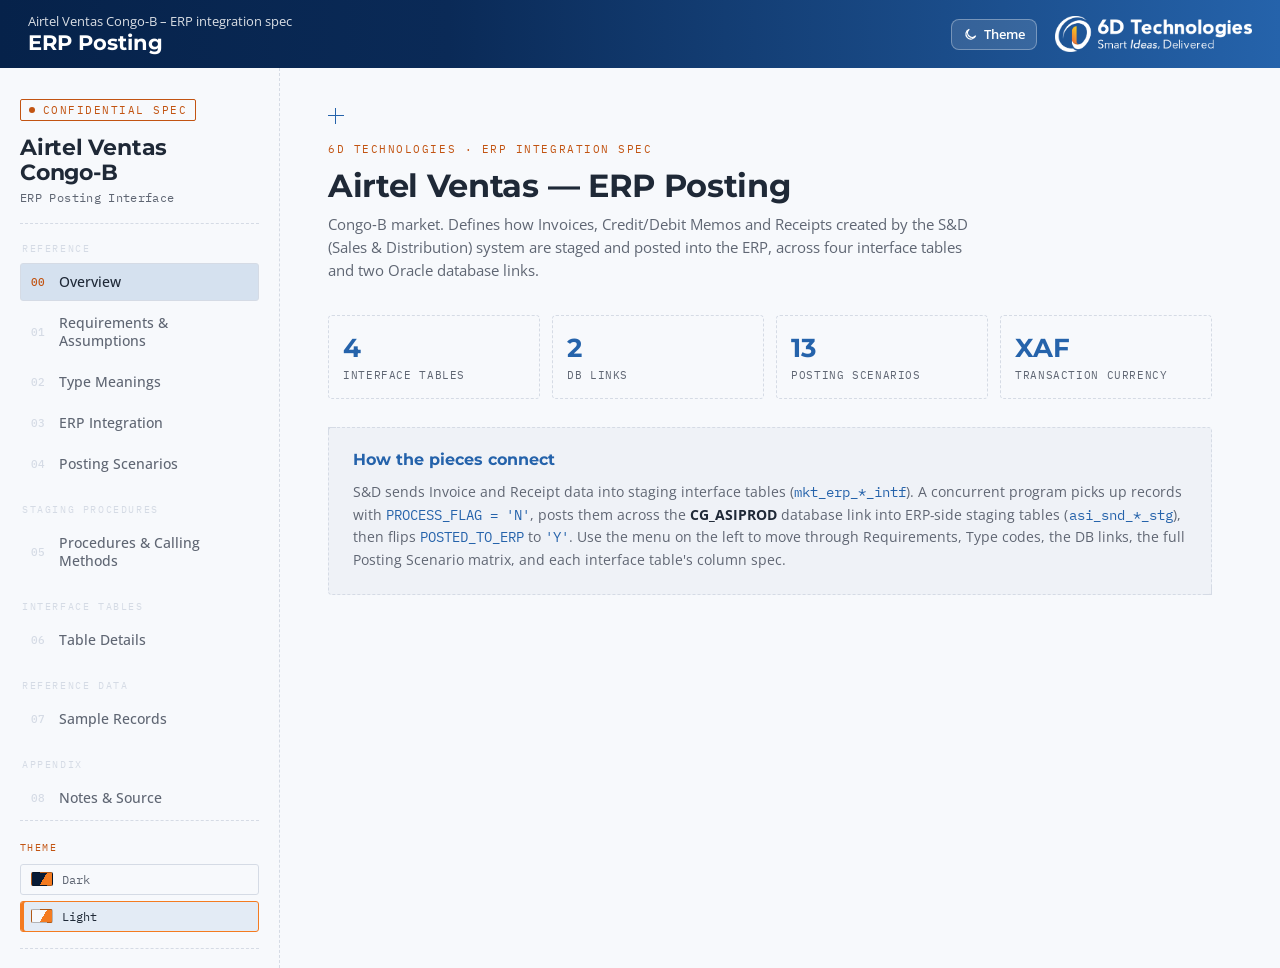
==== commit e28b1ef7: "new theme change" ====
--- a/congo/airtel-erp-posting.html
+++ b/congo/airtel-erp-posting.html
@@ -2,10 +2,10 @@
 <html lang="en" data-theme="light">
 <head>
 <meta charset="UTF-8">
-<title>Airtel Ventas · Congo-B · ERP Posting</title>
+<title>Airtel Ventas Congo-B – ERP Posting</title>
 <meta name="viewport" content="width=device-width, initial-scale=1.0">
-<link rel="preconnect" href="https://fonts.googleapis.com">
-<link href="https://fonts.googleapis.com/css2?family=Space+Grotesk:wght@400;500;600;700&family=IBM+Plex+Mono:wght@400;500;600&family=Inter:wght@400;500;600&display=swap" rel="stylesheet">
+
+
 <style>
   :root{
     /* fonts (theme-independent) */
@@ -153,10 +153,11 @@
     grid-template-columns:280px 1fr;
     min-height:100vh;
   }
-  @media (max-width:860px){
-    .app{grid-template-columns:1fr;}
-    .sidebar{position:static; height:auto;}
-  }
+
+  /* mobile chrome — hidden on desktop, revealed in the responsive block below */
+  .topbar{display:none;}
+  .scrim{display:none;}
+  .nav-toggle{display:none;}
 
   /* ---------- Sidebar ---------- */
   .sidebar{
@@ -293,7 +294,9 @@
   main{
     padding:40px 48px 80px;
     max-width:980px;
-  }
+    min-width:0;          /* grid item may shrink; inner scroll areas handle overflow */
+  }
+  .data-table-wrap{max-width:100%;}
   @media (max-width:640px){ main{padding:28px 20px 60px;} }
 
   .panel{display:none;}
@@ -670,6 +673,9 @@
   }
   .call-card .k{color:var(--bp-amber);}
   .call-card .s{color:var(--bp-green);}
+  .call-card .c{color:var(--bp-white-dim); font-style:italic;}
+  .call-card pre.wide{white-space:pre;}
+  .call-card .fill{color:var(--bp-line); font-style:italic;}
 
   /* table details */
   .tbl-tabs{
@@ -821,12 +827,180 @@
   ::-webkit-scrollbar{width:9px; height:9px;}
   ::-webkit-scrollbar-track{background:transparent;}
   ::-webkit-scrollbar-thumb{background:var(--bp-line-dim); border-radius:5px;}
+
+  /* keep long code/formula blocks from forcing horizontal page scroll */
+  .call-card{overflow-x:auto; min-width:0;}
+  .call-grid{min-width:0;}
+  .formula-box{overflow-x:auto;}
+  .proc-sig{overflow-x:auto;}
+  .rowtype-wrap{overflow-x:auto; -webkit-overflow-scrolling:touch;}
+  main img{max-width:100%;}
+
+  /* =====================================================================
+     RESPONSIVE  —  tablet & mobile
+     Placed last so these rules win the cascade over the base layout.
+     ===================================================================== */
+  @media (max-width:960px){
+    /* single column; sidebar leaves the flow and becomes a drawer */
+    .app{grid-template-columns:1fr;}
+
+    .topbar{
+      display:flex;
+      align-items:center;
+      gap:14px;
+      position:fixed;
+      top:0; left:0; right:0;
+      height:56px;
+      padding:0 16px;
+      background:var(--bp-bg);
+      border-bottom:1px dashed var(--bp-line-dim);
+      z-index:60;
+    }
+    .topbar-title{
+      font-family:var(--font-display);
+      font-weight:600;
+      font-size:15px;
+      color:var(--bp-white);
+      letter-spacing:-.01em;
+      white-space:nowrap;
+      overflow:hidden;
+      text-overflow:ellipsis;
+    }
+    .nav-toggle{
+      display:inline-flex;
+      flex-direction:column;
+      justify-content:center;
+      gap:5px;
+      width:40px; height:40px;
+      flex:none;
+      background:transparent;
+      border:1px solid var(--bp-line-dim);
+      border-radius:4px;
+      cursor:pointer;
+      padding:0 9px;
+    }
+    .nav-toggle span{
+      display:block;
+      height:2px;
+      width:100%;
+      background:var(--bp-line);
+      border-radius:2px;
+      transition:transform .25s ease, opacity .2s ease;
+    }
+    .nav-toggle.is-open span:nth-child(1){transform:translateY(7px) rotate(45deg);}
+    .nav-toggle.is-open span:nth-child(2){opacity:0;}
+    .nav-toggle.is-open span:nth-child(3){transform:translateY(-7px) rotate(-45deg);}
+
+    /* off-canvas drawer */
+    .sidebar{
+      position:fixed;
+      top:0; left:0;
+      height:100dvh;
+      width:min(300px, 84vw);
+      z-index:70;
+      background:var(--bp-bg);
+      border-right:1px dashed var(--bp-line-dim);
+      transform:translateX(-100%);
+      transition:transform .28s cubic-bezier(.4,0,.2,1);
+      overscroll-behavior:contain;
+      box-shadow:none;
+    }
+    .sidebar.open{
+      transform:none;
+      box-shadow:0 0 0 100vmax rgba(0,0,0,0.001), 12px 0 34px rgba(0,0,0,0.35);
+    }
+
+    .scrim{
+      position:fixed;
+      inset:0;
+      background:rgba(0,0,0,0.5);
+      z-index:65;
+      opacity:0;
+      transition:opacity .25s ease;
+    }
+    .scrim.show{display:block; opacity:1;}
+
+    body.nav-open{overflow:hidden;}
+
+    /* content clears the fixed top bar */
+    main{
+      padding:76px 28px 64px;
+      max-width:none;
+    }
+  }
+
+  @media (max-width:640px){
+    main{padding:72px 18px 56px;}
+    .brand h1{font-size:20px;}
+    .stat .num{font-size:26px;}
+    .stat-row{grid-template-columns:repeat(2,1fr); gap:12px;}
+  }
+
+  /* very small phones */
+  @media (max-width:430px){
+    .topbar-title{font-size:13.5px;}
+    main{padding:70px 14px 52px;}
+    .stat-row{grid-template-columns:1fr;}
+    .card{padding:20px 16px;}
+  }
+
+  /* honour reduced-motion preference */
+  @media (prefers-reduced-motion:reduce){
+    .sidebar, .scrim, .nav-toggle span{transition:none;}
+  }
+</style>
+<link rel="preconnect" href="https://fonts.googleapis.com"><link rel="preconnect" href="https://fonts.gstatic.com" crossorigin><link href="https://fonts.googleapis.com/css2?family=Montserrat:wght@600;700&family=Open+Sans:ital,wght@0,400;0,600;0,700;1,400&family=IBM+Plex+Mono:wght@400;500;600&display=swap" rel="stylesheet"><script>
+(function(){var d=document.documentElement,K='kv-theme';
+try{if(window.self!==window.top)d.classList.add('in-frame')}catch(e){d.classList.add('in-frame')}
+var t=null;try{t=localStorage.getItem(K)}catch(e){}
+if(t==='light'||t==='dark')d.setAttribute('data-theme',t);else if(!d.getAttribute('data-theme'))d.setAttribute('data-theme','light');
+window.__kvApply=function(t){d.setAttribute('data-theme',t)};
+window.kvSetTheme=function(t){window.__kvApply(t);try{localStorage.setItem(K,t)}catch(e){}
+ var fr=document.querySelectorAll('iframe');for(var i=0;i<fr.length;i++){try{fr[i].contentWindow.postMessage({kvTheme:t},'*')}catch(e){}}};
+window.kvToggleTheme=function(){window.kvSetTheme(d.getAttribute('data-theme')==='dark'?'light':'dark')};
+window.addEventListener('storage',function(e){if(e.key===K&&e.newValue)window.__kvApply(e.newValue)});
+window.addEventListener('message',function(e){if(e.data&&e.data.kvTheme)window.__kvApply(e.data.kvTheme)});
+})();
+</script><style id="sixd-theme">
+:root{--sixd-banner:linear-gradient(90deg,#06224A 0%,#0A2A57 35%,#2563AB 100%);
+ --sans:'Open Sans','Segoe UI',Roboto,Helvetica,Arial,sans-serif;--disp:Montserrat,'Open Sans','Segoe UI',Arial,sans-serif;--display:Montserrat,'Open Sans','Segoe UI',Arial,sans-serif;
+ --font-display:Montserrat,'Open Sans','Segoe UI',Arial,sans-serif;--font-body:'Open Sans','Segoe UI',Roboto,Helvetica,Arial,sans-serif}
+body{font-family:'Open Sans','Segoe UI',Roboto,Helvetica,Arial,sans-serif}
+h1,h2,h3,h4{font-family:Montserrat,'Open Sans','Segoe UI',Arial,sans-serif}
+:focus-visible{outline:3px solid #F47B20;outline-offset:2px}
+.sixd-banner{background:var(--sixd-banner);color:#fff;display:flex;align-items:center;gap:18px;padding:12px clamp(16px,3vw,28px);min-height:68px;position:relative;z-index:5}
+.sixd-banner .sixd-t{flex:1;min-width:0}
+.sixd-banner .sixd-sub{font-size:12.5px;opacity:.85;font-family:'Open Sans',sans-serif}
+.sixd-banner .sixd-h{font-family:Montserrat,'Open Sans',sans-serif;font-weight:700;font-size:clamp(17px,2vw,21px);color:#fff;margin:0;line-height:1.2}
+.sixd-logo{height:36px;width:auto;display:block;flex:none}
+.sixd-theme-btn{background:rgba(255,255,255,.12);border:1px solid rgba(255,255,255,.32);color:#fff;border-radius:8px;padding:6px 11px;cursor:pointer;font:600 12.5px 'Open Sans',sans-serif;flex:none;display:inline-flex;align-items:center;gap:6px}
+.sixd-tools{display:flex;align-items:center;gap:14px;flex:none}
+html.in-frame .sixd-tools{display:none!important}
+.sixd-theme-btn:hover{background:rgba(255,255,255,.2)}
+.sixd-theme-btn svg{width:15px;height:15px}
+html.in-frame .sixd-banner,html.in-frame .sixd-logo,html.in-frame .sixd-theme-btn{display:none!important}
+@media (max-width:560px){.sixd-logo{height:26px}.sixd-banner .sixd-sub{display:none}}
+
+:root,html[data-theme="light"],html[data-theme="blue"]{--bp-bg:#F7F9FC;--bp-blue-deep:#0A2A57;--bp-onaccent:#FFFFFF;--bp-line:#2563AB;--bp-line-dim:#D5DBE5;--bp-white:#1F2937;--bp-white-dim:#5F6673;--bp-amber:#C25412;--bp-red:#B4271F;--bp-green:#1F7A5A;--bp-grid:rgba(37,99,171,0.07);--bp-tint-1:rgba(37,99,171,0.05);--bp-tint-2:rgba(37,99,171,0.09);--bp-tint-3:rgba(37,99,171,0.16);--bp-sink:rgba(10,42,87,0.05);--bp-raise:rgba(10,42,87,0.03);color-scheme:light;}
+html[data-theme="dark"],html[data-theme="graphite"]{--bp-bg:#071B36;--bp-blue-deep:#071B36;--bp-onaccent:#071B36;--bp-line:#8DBBF0;--bp-line-dim:#1F3B63;--bp-white:#E4EAF3;--bp-white-dim:#A3B0C4;--bp-amber:#FFB347;--bp-red:#FF8A7A;--bp-green:#6FD3AA;--bp-grid:rgba(141,187,240,0.05);--bp-tint-1:rgba(141,187,240,0.05);--bp-tint-2:rgba(141,187,240,0.09);--bp-tint-3:rgba(141,187,240,0.16);--bp-sink:rgba(0,0,0,0.3);--bp-raise:rgba(255,255,255,0.03);color-scheme:dark;}
+.sw-light{background:linear-gradient(120deg,#F7F9FC 55%,#F47B20 55%)!important}
+.sw-dark{background:linear-gradient(120deg,#071B36 55%,#F47B20 55%)!important}
+.theme-opt.active{border-color:#F47B20!important;box-shadow:inset 3px 0 0 #F47B20}
+h1,h2,h3,h4{font-family:Montserrat,'Open Sans',sans-serif!important}
 </style>
 </head>
-<body>
+<body><header class="sixd-banner"><div class="sixd-t"><div class="sixd-sub">Airtel Ventas Congo-B – ERP integration spec</div><div class="sixd-h">ERP Posting</div></div><button type="button" class="sixd-theme-btn" onclick="kvToggleTheme()" aria-label="Switch light or dark theme"><svg viewBox="0 0 24 24" fill="none" stroke="currentColor" stroke-width="2" stroke-linecap="round" stroke-linejoin="round"><path d="M20 14.5A8 8 0 1 1 9.5 4a6.2 6.2 0 0 0 10.5 10.5Z"/></svg>Theme</button><img class="sixd-logo" src="[data-uri]" alt="6D Technologies – Smart Ideas, Delivered"></header>
+
+<header class="topbar">
+  <button class="nav-toggle" id="nav-toggle" aria-label="Open navigation" aria-expanded="false" aria-controls="sidebar">
+    <span></span><span></span><span></span>
+  </button>
+  <div class="topbar-title">Airtel Ventas — ERP Posting</div>
+</header>
+<div class="scrim" id="scrim" hidden></div>
 
 <div class="app">
-  <aside class="sidebar">
+  <aside class="sidebar" id="sidebar">
     <div class="brand">
       <div class="stamp">Confidential Spec</div>
       <h1>Airtel Ventas<br>Congo‑B</h1>
@@ -857,10 +1031,10 @@
     <div class="theme-switch" role="group" aria-label="Colour theme">
       <div class="theme-switch-label">Theme</div>
       <div class="theme-opts" id="theme-opts">
-        <button class="theme-opt" data-theme="blue"><span class="sw sw-blue"></span>Blueprint</button>
-        <button class="theme-opt" data-theme="dark"><span class="sw sw-dark"></span>Midnight</button>
-        <button class="theme-opt active" data-theme="light"><span class="sw sw-light"></span>Daylight</button>
-        <button class="theme-opt" data-theme="graphite"><span class="sw sw-graphite"></span>Graphite</button>
+        
+        <button class="theme-opt" data-theme="dark"><span class="sw sw-dark"></span>Dark</button>
+        <button class="theme-opt active" data-theme="light"><span class="sw sw-light"></span>Light</button>
+        
       </div>
     </div>
 
@@ -1026,6 +1200,44 @@
 <span class="k">END;</span></pre>
           </div>
         </div>
+      </div>
+
+      <div class="card">
+        <div class="corner tl"></div><div class="corner br"></div>
+        <h3>Operational SQL — backfill &amp; reprocessing</h3>
+        <p style="color:var(--bp-white-dim); font-size:13px; line-height:1.7; margin:0 0 16px;">Ad‑hoc queries for finding orders that never reached the ERP interface, and for re‑arming already‑staged rows so the concurrent posting program picks them up again with a corrected GL date. Run the <strong style="color:var(--bp-white);">find</strong> query first, then paste the returned keys into the <code style="font-family:var(--font-mono);color:var(--bp-line);">IN (…)</code> lists before running the updates.</p>
+
+        <p style="font-family:var(--font-mono); font-size:11.5px; color:var(--bp-amber); letter-spacing:.05em; margin:0 0 8px;">1 · Find COMPLETED orders not posted to ERP</p>
+        <div class="call-card" style="margin-bottom:24px;">
+          <div class="clabel">POS_ORDERS with no matching row in MKT_ERP_INV_INTF</div>
+          <pre class="wide"><span class="k">SELECT</span> * <span class="k">FROM</span> POSUSER.POS_ORDERS po
+<span class="k">WHERE NOT EXISTS</span> (
+    <span class="k">SELECT</span> 1
+    <span class="k">FROM</span> esbuser.MKT_ERP_INV_INTF meii
+    <span class="k">WHERE</span> meii.reference_no = po.ORDER_ID
+)
+<span class="k">AND</span> trunc(po.ORDER_DATE) &gt;= trunc(sysdate - 20)   <span class="c">--Change the date accordingly</span>
+<span class="k">AND</span> po.STATUS = <span class="s">'COMPLETED'</span>;</pre>
+        </div>
+
+        <p style="font-family:var(--font-mono); font-size:11.5px; color:var(--bp-amber); letter-spacing:.05em; margin:0 0 8px;">2 · Re‑arm staged rows with the latest GL date</p>
+        <div class="call-grid">
+          <div class="call-card">
+            <div class="clabel">AR Invoice staging — reset TRANSACTION_DATE</div>
+            <pre class="wide"><span class="k">UPDATE</span> apps.asi_snd_ar_invoice_stg@CG_ASIPROD
+<span class="k">SET</span> PROCESS_FLAG     = <span class="s">'N'</span>,
+    TRANSACTION_DATE = <span class="k">TO_DATE</span>(<span class="s">'2026-06-01 00:00:00'</span>, <span class="s">'YYYY-MM-DD HH24:MI:SS'</span>)
+<span class="k">WHERE</span> TRANSACTION_NO <span class="k">IN</span> (<span class="fill"> …transaction_no list… </span>);</pre>
+          </div>
+          <div class="call-card">
+            <div class="clabel">AR Receipt staging — reset GL_DATE</div>
+            <pre class="wide"><span class="k">UPDATE</span> apps.asi_snd_ar_receipt_stg@CG_ASIPROD
+<span class="k">SET</span> PROCESS_FLAG = <span class="s">'N'</span>,
+    GL_DATE      = <span class="k">TO_DATE</span>(<span class="s">'2026-07-01 00:00:00'</span>, <span class="s">'YYYY-MM-DD HH24:MI:SS'</span>)
+<span class="k">WHERE</span> RECEIPT_NUMBER <span class="k">IN</span> (<span class="fill"> …receipt_number list… </span>);</pre>
+          </div>
+        </div>
+        <p style="color:var(--bp-white-dim); font-size:12px; line-height:1.6; margin:14px 0 0;">Setting <code style="font-family:var(--font-mono);color:var(--bp-line);">PROCESS_FLAG = 'N'</code> puts the rows back in the queue; the corrected date drives the period they post into. Populate each <code style="font-family:var(--font-mono);color:var(--bp-line);">IN (…)</code> list and adjust the dates before executing.</p>
       </div>
     </section>
 
@@ -1177,7 +1389,7 @@
   ]}
 ];
 
-const SAMPLES = [{"name": "PrimarySale", "blocks": [{"table": "ASI_SND_AR_INVOICE_STG", "note": "CG_FINUAT · Invoice Posting", "cols": ["OPERATING_UNIT", "CUSTOMER_NUMBER", "CUSTOMER_LOCATION", "TRANSACTION_NO", "TRANSACTION_DATE", "DESCRIPTION", "CURRENCY", "REFERENCE_NO", "QUANTITY", "UNIT_PRICE", "SELLING_AMOUNT", "ERP_ITEM_CODE", "INVOICE_TYPE", "TAX_CODE", "ITEM_TAX_CATEGORY", "TYPE", "PROCESS_FLAG", "CREATION_DATE", "LAST_UPDATION_DATE", "LAST_UPDATED_BY", "LAST_UPDATED_LOGIN", "REQUEST_ID", "REC_ACCOUNT_ID", "REV_ACCOUNT_ID", "INV_TRX_TYPE_ID", "CMDM_TRX_TYPE_ID", "CUST_ACCOUNT_ID", "CUST_ACCT_SITE_ID", "SET_OF_BOOKS_ID", "PAYMENT_TERM_ID", "ITEM_ID", "UOM_CODE", "ORGANIZATION_CODE", "ORGANIZATION_ID", "LINE_TYPE", "TAXABLE_AMOUNT"], "rows": [["5405", "305488", "679777", "2342000471985", "2026-05-26", "SIM prepaid 128K", "XAF", "2349002165", "10", "168.208579", "1682.08579", "106438128", "INVOICE", "", "", "PRI", "I", "2026-05-26", "2026-05-28 16:36:07", "1943225", "1943225", "195597247", "4691857", "4692499", "97695", "97696", "2161599", "401540", "16664", "5", "6467074", "EA", "57", "5451", "INVOICE", "1682.08579"], ["5405", "305488", "679777", "2342000471985", "2026-05-26", "SIM prepaid 128K", "XAF", "2349002165", "1", "302.77544", "302.77544", "106438128", "INVOICE", "CG VAT 18%", "0.18", "PRI", "I", "2026-05-26", "2026-05-28 16:36:07", "1943225", "1943225", "195597247", "4691857", "9077233", "97695", "97696", "2161599", "401540", "16664", "5", "6467074", "EA", "57", "5451", "TAX", "302.77544"], ["5405", "305488", "679777", "2342000471986", "2026-05-26", "Tozed M30S Mifi", "XAF", "2349002167", "2", "10513.036165", "21026.07233", "110146984", "INVOICE", "", "", "PRI", "I", "2026-05-26", "2026-05-28 16:36:07", "1943225", "1943225", "195597247", "4691857", "4692493", "97695", "97696", "2161599", "401540", "16664", "5", "4040766", "EA", "58", "5452", "INVOICE", "21026.07233"], ["5405", "305488", "679777", "2342000471986", "2026-05-26", "Tozed M30S Mifi", "XAF", "2349002167", "1", "3784.69302", "3784.69302", "110146984", "INVOICE", "CG VAT 18%", "0.18", "PRI", "I", "2026-05-26", "2026-05-28 16:36:07", "1943225", "1943225", "195597247", "4691857", "9077233", "97695", "97696", "2161599", "401540", "16664", "5", "4040766", "EA", "58", "5452", "TAX", "3784.69302"], ["5405", "305488", "679777", "2342000471970", "2026-05-26", "SIM Card 64 K Native LTE 2FF\\3FF\\4FF - Loose", "XAF", "2349002166", "952", "84.104289", "80067.283128", "110121346", "INVOICE", "", "", "PRI", "I", "2026-05-26", "2026-05-28 16:36:07", "1943225", "1943225", "195597247", "4691857", "4692499", "97695", "97696", "2161599", "401540", "16664", "5", "3182766", "UN", "58", "5452", "INVOICE", "80067.283128"], ["5405", "305488", "679777", "2342000471970", "2026-05-26", "SIM Card 64 K Native LTE 2FF\\3FF\\4FF - Loose", "XAF", "2349002166", "1", "14412.110944", "14412.110944", "110121346", "INVOICE", "CG VAT 18%", "0.18", "PRI", "I", "2026-05-26", "2026-05-28 16:36:07", "1943225", "1943225", "195597247", "4691857", "9077233", "97695", "97696", "2161599", "401540", "16664", "5", "3182766", "UN", "58", "5452", "TAX", "14412.110944"], ["5405", "305488", "679777", "2342000471971", "2026-05-26", "Tozed ZLT T30 4G CPE", "XAF", "2349002168", "10", "10513.036165", "105130.36165", "110152719", "INVOICE", "", "", "PRI", "I", "2026-05-26", "2026-05-28 16:36:07", "1943225", "1943225", "195597247", "4691857", "4692493", "97695", "97696", "2161599", "401540", "16664", "5", "5380929", "EA", "58", "5452", "INVOICE", "105130.36165"], ["5405", "305488", "679777", "2342000471971", "2026-05-26", "Tozed ZLT T30 4G CPE", "XAF", "2349002168", "1", "18923.4651", "18923.4651", "110152719", "INVOICE", "CG VAT 18%", "0.18", "PRI", "I", "2026-05-26", "2026-05-28 16:36:07", "1943225", "1943225", "195597247", "4691857", "9077233", "97695", "97696", "2161599", "401540", "16664", "5", "5380929", "EA", "58", "5452", "TAX", "18923.4651"], ["5405", "305488", "679777", "2342000471987", "2026-05-26", "SIM Card 128K Native LTE 2FF\\3FF\\4FF - Loose", "XAF", "2349002169", "250", "84.104289", "21026.07225", "110121348", "INVOICE", "", "", "PRI", "I", "2026-05-26", "2026-05-28 16:36:07", "1943225", "1943225", "195597247", "4691857", "4692499", "97695", "97696", "2161599", "401540", "16664", "5", "3182768", "UN", "59", "5453", "INVOICE", "21026.07225"], ["5405", "305488", "679777", "2342000471987", "2026-05-26", "SIM Card 128K Native LTE 2FF\\3FF\\4FF - Loose", "XAF", "2349002169", "1", "3784.693", "3784.693", "110121348", "INVOICE", "CG VAT 18%", "0.18", "PRI", "I", "2026-05-26", "2026-05-28 16:36:07", "1943225", "1943225", "195597247", "4691857", "9077233", "97695", "97696", "2161599", "401540", "16664", "5", "3182768", "UN", "59", "5453", "TAX", "3784.693"], ["5405", "305488", "679777", "2342000471988", "2026-05-26", "RCV - Mini 42.5 x 17.4, UV with Security - 1000 FCFA", "XAF", "2349002171", "10", "841.042893", "8410.42893", "110117456", "INVOICE", "", "", "PRI", "I", "2026-05-26", "2026-05-28 16:36:07", "1943225", "1943225", "195597247", "4691857", "4692483", "97695", "97696", "2161599", "401540", "16664", "5", "3168471", "EA", "53", "5447", "INVOICE", "8410.42893"], ["5405", "305488", "679777", "2342000471988", "2026-05-26", "RCV - Mini 42.5 x 17.4, UV with Security - 1000 FCFA", "XAF", "2349002171", "1", "1513.87721", "1513.87721", "110117456", "INVOICE", "CG VAT 18%", "0.18", "PRI", "I", "2026-05-26", "2026-05-28 16:36:07", "1943225", "1943225", "195597247", "4691857", "9077233", "97695", "97696", "2161599", "401540", "16664", "5", "3168471", "EA", "53", "5447", "TAX", "1513.87721"], ["5405", "305488", "679777", "2342000471988", "2026-05-26", "RCV - Mini 42.5 x 17.4, UV with Security - 1000 FCFA - Discount", "XAF", "2349002171", "10", "-60", "-600", "110121363", "INVOICE", "", "0.06", "PRI", "I", "2026-05-26", "2026-05-28 16:36:07", "1943225", "1943225", "195597247", "4691857", "4692495", "97695", "97696", "2161599", "401540", "16664", "5", "3184818", "EA", "53", "5447", "INVOICE", "-600"], ["5405", "305488", "679777", "2342000471972", "2026-05-26", "Postpaid Blanche-SIM Card 64 K Native S@T 2FF\\3FF\\4FF - Loose", "XAF", "2349002177", "500", "1669.470143", "834735.0715", "110120800", "INVOICE", "", "", "PRI", "I", "2026-05-26", "2026-05-28 16:36:07", "1943225", "1943225", "195597247", "4691857", "4692507", "97695", "97696", "2161599", "401540", "16664", "5", "3174273", "EA", "59", "5453", "INVOICE", "834735.0715"], ["5405", "305488", "679777", "2342000471972", "2026-05-26", "Postpaid Blanche-SIM Card 64 K Native S@T 2FF\\3FF\\4FF - Loose", "XAF", "2349002177", "1", "150252.313", "150252.313", "110120800", "INVOICE", "CG VAT 18%", "0.18", "PRI", "I", "2026-05-26", "2026-05-28 16:36:07", "1943225", "1943225", "195597247", "4691857", "9077233", "97695", "97696", "2161599", "401540", "16664", "5", "3174273", "EA", "59", "5453", "TAX", "150252.313"]]}, {"table": "ASI_SND_INV_TRANS", "note": "CG_FINUAT · Inventory Posting", "cols": ["OPERATING_UNIT", "SRN_NO", "BATCH_NAME", "ORG_CODE", "ITEM_CODE", "QUANTITY", "SUBINVENTORY", "TRANSACTION_DATE", "TRANSACTION_TYPE", "TRANSACTION_REF", "PROCESS_FLAG", "CREATION_DATE", "LAST_UPDATE_DATE", "LAST_UPDATED_BY", "LAST_UPDATE_LOGIN", "REQUEST_ID", "REV_ACCOUNT_ID", "ITEM_ID", "UOM_CODE", "FROM_ORGANIZATION_ID", "TRANSACTION_TYPE_ID", "QUANTITY_SIGN", "TRANSACTION_INTERFACE_ID"], "rows": [["5405", "10000002", "ORD_ID", "57", "106438128", "10", "Sales", "2026-05-26", "S&D Sales Issue", "2349002165", "I", "2026-05-26", "2026-05-29 16:07:06", "1943225", "1943225", "195598571", "4692164", "6467074", "EA", "5451", "580", "-1", "333234437"], ["5405", "10000003", "ORD_ID", "58", "110146984", "2", "Sales", "2026-05-26", "S&D Sales Issue", "2349002167", "I", "2026-05-26", "2026-05-29 16:07:06", "1943225", "1943225", "195598571", "4692536", "4040766", "EA", "5452", "580", "-1", "333234438"], ["5405", "10000004", "ORD_ID", "58", "110121346", "952", "Sales", "2026-05-26", "S&D Sales Issue", "2349002166", "I", "2026-05-26", "2026-05-29 16:07:06", "1943225", "1943225", "195598571", "4691872", "3182766", "UN", "5452", "580", "-1", "333234439"], ["5405", "10000005", "ORD_ID", "58", "110152719", "10", "Sales", "2026-05-26", "S&D Sales Issue", "2349002168", "I", "2026-05-26", "2026-05-29 16:07:06", "1943225", "1943225", "195598571", "4692536", "5380929", "EA", "5452", "580", "-1", "333234440"], ["5405", "10000007", "ORD_ID", "53", "110117456", "10", "Sales", "2026-05-26", "S&D Sales Issue", "2349002171", "I", "2026-05-26", "2026-05-29 16:07:06", "1943225", "1943225", "195598571", "4691872", "3168471", "EA", "5447", "580", "-1", "333234441"], ["5405", "10000008", "ORD_ID", "59", "110120800", "500", "Sales", "2026-05-26", "S&D Sales Issue", "2349002177", "I", "2026-05-26", "2026-05-29 16:07:06", "1943225", "1943225", "195598571", "4691872", "3174273", "EA", "5453", "580", "-1", "333234442"], ["5405", "10000006", "ORD_ID", "59", "110121348", "250", "Sales", "2026-05-26", "S&D Sales Issue", "2349002169", "I", "2026-05-26", "2026-05-29 16:07:06", "1943225", "1943225", "195598571", "4691872", "3182768", "UN", "5453", "580", "-1", "333234443"]]}]}, {"name": "PrimarySaleReturn", "blocks": [{"table": "ASI_SND_AR_INVOICE_STG", "note": "CG_FINUAT · Invoice Posting", "cols": ["OPERATING_UNIT", "CUSTOMER_NUMBER", "CUSTOMER_LOCATION", "TRANSACTION_NO", "TRANSACTION_DATE", "DESCRIPTION", "CURRENCY", "REFERENCE_NO", "QUANTITY", "UNIT_PRICE", "SELLING_AMOUNT", "ERP_ITEM_CODE", "INVOICE_TYPE", "TAX_CODE", "ITEM_TAX_CATEGORY", "TYPE", "TRANSACTION_REF_NO", "TRANSACTION_REF_DATE", "PROCESS_FLAG", "CREATION_DATE", "LAST_UPDATION_DATE", "LAST_UPDATED_BY", "LAST_UPDATED_LOGIN", "REQUEST_ID", "REC_ACCOUNT_ID", "REV_ACCOUNT_ID", "INV_TRX_TYPE_ID", "CMDM_TRX_TYPE_ID", "CUST_ACCOUNT_ID", "CUST_ACCT_SITE_ID", "SET_OF_BOOKS_ID", "ITEM_ID", "UOM_CODE", "ORGANIZATION_CODE", "ORGANIZATION_ID", "LINE_TYPE", "TAXABLE_AMOUNT"], "rows": [["5405", "305488", "679777", "2342000472163", "2026-05-29", "Tozed M30S Mifi", "XAF", "2349002288", "-2", "10513.036165", "-21026.07233", "110146984", "CREDIT MEMO", "", "", "SLR", "2342000471986", "2026-05-26", "I", "2026-05-29", "2026-05-29 10:26:28", "1943225", "1943225", "195598316", "4691857", "4692493", "97695", "97696", "2161599", "401540", "16664", "4040766", "EA", "58", "5452", "INVOICE", "-21026.07233"], ["5405", "305488", "679777", "2342000472163", "2026-05-29", "Tozed M30S Mifi", "XAF", "2349002288", "1", "-1892.34651", "-3784.69302", "110146984", "CREDIT MEMO", "CG VAT 18%", "0.18", "SLR", "2342000471986", "2026-05-26", "I", "2026-05-29", "2026-05-29 10:26:28", "1943225", "1943225", "195598316", "4691857", "9077233", "97695", "97696", "2161599", "401540", "16664", "4040766", "EA", "58", "5452", "TAX", "-3784.69302"]]}, {"table": "ASI_SND_INV_TRANS", "note": "CG_FINUAT · Inventory Posting", "cols": ["OPERATING_UNIT", "SRN_NO", "BATCH_NAME", "ORG_CODE", "ITEM_CODE", "QUANTITY", "DESTINATION_ORG_CODE", "SUBINVENTORY", "TRANSACTION_DATE", "TRANSACTION_TYPE", "TRANSACTION_REF", "PROCESS_FLAG", "CREATION_DATE", "LAST_UPDATE_DATE", "LAST_UPDATED_BY", "LAST_UPDATE_LOGIN", "REQUEST_ID", "REV_ACCOUNT_ID", "ITEM_ID", "UOM_CODE", "FROM_ORGANIZATION_ID", "TRANSACTION_TYPE_ID", "QUANTITY_SIGN", "TRANSACTION_INTERFACE_ID"], "rows": [["5405", "0", "Congo B 0 29May26", "63", "110146984", "2", "63", "Sales", "2026-05-29", "S&D Sales Return", "2349002290-2349002199", "I", "2026-05-29", "2026-05-29 13:05:28", "1943225", "1943225", "195598373", "4692536", "4040766", "EA", "5455", "581", "1", "333232830"]]}]}, {"name": "PosSale", "blocks": [{"table": "ASI_SND_AR_INVOICE_STG", "note": "CG_FINUAT · Invoice Posting", "cols": ["OPERATING_UNIT", "CUSTOMER_NUMBER", "CUSTOMER_LOCATION", "TRANSACTION_NO", "TRANSACTION_DATE", "DESCRIPTION", "CURRENCY", "REFERENCE_NO", "QUANTITY", "UNIT_PRICE", "SELLING_AMOUNT", "ERP_ITEM_CODE", "INVOICE_TYPE", "TYPE", "PROCESS_FLAG", "CREATION_DATE", "LAST_UPDATION_DATE", "LAST_UPDATED_BY", "LAST_UPDATED_LOGIN", "REQUEST_ID", "REC_ACCOUNT_ID", "REV_ACCOUNT_ID", "INV_TRX_TYPE_ID", "CMDM_TRX_TYPE_ID", "CUST_ACCOUNT_ID", "CUST_ACCT_SITE_ID", "SET_OF_BOOKS_ID", "PAYMENT_TERM_ID", "ITEM_ID", "UOM_CODE", "ORGANIZATION_CODE", "ORGANIZATION_ID"], "rows": [["5405", "305488", "679777", "2342000471975", "2026-05-26", "RCV - Mini 42.5 x 17.4, UV with Security - 1000 FCFA", "XAF", "2349002195", "2", "1000", "2000", "110117456", "INVOICE", "POS", "I", "2026-05-26", "2026-05-28 16:20:11", "1943225", "1943225", "195597219", "4691857", "4692483", "97695", "97696", "2161599", "401540", "16664", "5", "3168471", "EA", "63", "5455"], ["5405", "305488", "679777", "2342000471976", "2026-05-26", "SIM prepaid 128K", "XAF", "2349002196", "2", "100", "200", "106438128", "INVOICE", "POS", "I", "2026-05-26", "2026-05-28 16:20:11", "1943225", "1943225", "195597219", "4691857", "4692499", "97695", "97696", "2161599", "401540", "16664", "5", "6467074", "EA", "63", "5455"], ["5405", "305488", "679777", "2342000471977", "2026-05-26", "SIM prepaid 64K", "XAF", "2349002197", "2", "100", "200", "100042703", "INVOICE", "POS", "I", "2026-05-26", "2026-05-28 16:20:11", "1943225", "1943225", "195597219", "4691857", "4692499", "97695", "97696", "2161599", "401540", "16664", "5", "2047082", "EA", "63", "5455"], ["5405", "305488", "679777", "2342000471991", "2026-05-26", "Tozed M30S Mifi", "XAF", "2349002199", "2", "1000", "2000", "110146984", "INVOICE", "POS", "I", "2026-05-26", "2026-05-28 16:20:11", "1943225", "1943225", "195597219", "4691857", "4692493", "97695", "97696", "2161599", "401540", "16664", "5", "4040766", "EA", "63", "5455"], ["5405", "305488", "679777", "2342000471998", "2026-05-26", "Tozed ZLT T30 4G CPE", "XAF", "2349002200", "2", "1000", "2000", "110152719", "INVOICE", "POS", "I", "2026-05-26", "2026-05-28 16:20:11", "1943225", "1943225", "195597219", "4691857", "4692493", "97695", "97696", "2161599", "401540", "16664", "5", "5380929", "EA", "63", "5455"], ["5405", "305488", "679777", "2342000471992", "2026-05-26", "SIM Card 64 K Native LTE 2FF\\3FF\\4FF - Loose", "XAF", "2349002201", "2", "100", "200", "110121346", "INVOICE", "POS", "I", "2026-05-26", "2026-05-28 16:20:11", "1943225", "1943225", "195597219", "4691857", "4692499", "97695", "97696", "2161599", "401540", "16664", "5", "3182766", "UN", "63", "5455"]]}, {"table": "ASI_SND_INV_TRANS", "note": "CG_FINUAT · Inventory Posting", "cols": ["OPERATING_UNIT", "SRN_NO", "BATCH_NAME", "ORG_CODE", "ITEM_CODE", "QUANTITY", "SUBINVENTORY", "TRANSACTION_DATE", "TRANSACTION_TYPE", "TRANSACTION_REF", "PROCESS_FLAG", "CREATION_DATE", "LAST_UPDATE_DATE", "LAST_UPDATED_BY", "LAST_UPDATE_LOGIN", "REQUEST_ID", "REV_ACCOUNT_ID", "ITEM_ID", "UOM_CODE", "FROM_ORGANIZATION_ID", "TRANSACTION_TYPE_ID", "QUANTITY_SIGN", "TRANSACTION_INTERFACE_ID"], "rows": [["5405", "22", "Congo B 22 26May26", "63", "110117456", "2", "Sales", "2026-05-26", "S&D Sales Issue", "2349002195", "I", "2026-05-26", "2026-05-28 15:59:59", "1943225", "1943225", "195597210", "4691872", "3168471", "EA", "5455", "580", "-1", "333232806"], ["5405", "22", "Congo B 22 26May26", "63", "110146984", "2", "Sales", "2026-05-26", "S&D Sales Issue", "2349002199", "I", "2026-05-26", "2026-05-28 15:59:59", "1943225", "1943225", "195597210", "4692536", "4040766", "EA", "5455", "580", "-1", "333232807"], ["5405", "22", "Congo B 22 26May26", "63", "100042703", "2", "Sales", "2026-05-26", "S&D Sales Issue", "2349002197", "I", "2026-05-26", "2026-05-28 15:59:59", "1943225", "1943225", "195597210", "4692164", "2047082", "EA", "5455", "580", "-1", "333232809"], ["5405", "22", "Congo B 22 26May26", "63", "106438128", "2", "Sales", "2026-05-26", "S&D Sales Issue", "2349002196", "I", "2026-05-26", "2026-05-28 15:59:59", "1943225", "1943225", "195597210", "4692164", "6467074", "EA", "5455", "580", "-1", "333232810"], ["5405", "22", "Congo B 22 26May26", "63", "110152719", "2", "Sales", "2026-05-26", "S&D Sales Issue", "2349002200", "I", "2026-05-26", "2026-05-28 15:59:59", "1943225", "1943225", "195597210", "4692536", "5380929", "EA", "5455", "580", "-1", "333232811"], ["5405", "22", "Congo B 22 26May26", "63", "110121346", "2", "Sales", "2026-05-26", "S&D Sales Issue", "2349002201", "I", "2026-05-26", "2026-05-28 15:59:59", "1943225", "1943225", "195597210", "4691872", "3182766", "UN", "5455", "580", "-1", "333232812"]]}, {"table": "ASI_SND_AR_RECEIPT_STG", "note": "CG_FINUAT · Receipt Posting", "cols": ["OPERATING_UNIT", "CUSTOMER_NUMBER", "CUSTOMER_LOCATION", "RECEIPT_METHOD", "RECEIPT_NUMBER", "RECEIPT_DATE", "GL_DATE", "CURRENCY", "RECEIPT_AMOUNT", "INVOICE_NUMBER", "AMOUNT_APPLIED", "APPLY_DATE", "COMMENTS", "PROCESS_FLAG", "CREATION_DATE", "CREATED_BY", "LAST_UPDATE_DATE", "LAST_UPDATED_BY", "LAST_UPDATED_LOGIN", "REQUEST_ID"], "rows": [["5405", "305488", "679777", "CAISSE WALKIN OYO", "170076_null", "2026-05-26", "2026-05-26", "XAF", "2000", "2342000471975", "2000", "2026-05-26", "POS Order receipt", "Y", "2026-05-26", "-99", "2026-05-28 19:04:54", "1943225", "1943225", "-1"], ["5405", "305488", "679777", "CAISSE WALKIN OYO", "850086_null", "2026-05-26", "2026-05-26", "XAF", "200", "2342000471976", "200", "2026-05-26", "POS Order receipt", "Y", "2026-05-26", "-99", "2026-05-28 19:05:16", "1943225", "1943225", "-1"], ["5405", "305488", "679777", "CAISSE WALKIN OYO", "150093_null", "2026-05-26", "2026-05-26", "XAF", "200", "2342000471977", "200", "2026-05-26", "POS Order receipt", "Y", "2026-05-26", "-99", "2026-05-28 19:05:39", "1943225", "1943225", "-1"], ["5405", "305488", "679777", "CAISSE WALKIN OYO", "270111_null", "2026-05-26", "2026-05-26", "XAF", "2000", "2342000471991", "2000", "2026-05-26", "POS Order receipt", "Y", "2026-05-26", "-99", "2026-05-28 19:06:02", "1943225", "1943225", "-1"], ["5405", "305488", "679777", "CAISSE WALKIN OYO", "160132_null", "2026-05-26", "2026-05-26", "XAF", "200", "2342000471992", "200", "2026-05-26", "POS Order receipt", "Y", "2026-05-26", "-99", "2026-05-28 19:06:28", "1943225", "1943225", "-1"], ["5405", "305488", "679777", "CAISSE WALKIN OYO", "940118_null", "2026-05-26", "2026-05-26", "XAF", "2000", "2342000471998", "2000", "2026-05-26", "POS Order receipt", "Y", "2026-05-26", "-99", "2026-05-28 19:06:50", "1943225", "1943225", "-1"]]}]}, {"name": "PosSaleReturn", "blocks": [{"table": "ASI_SND_AR_INVOICE_STG", "note": "CG_FINUAT · Invoice Posting", "cols": ["OPERATING_UNIT", "CUSTOMER_NUMBER", "CUSTOMER_LOCATION", "TRANSACTION_NO", "TRANSACTION_DATE", "DESCRIPTION", "CURRENCY", "REFERENCE_NO", "QUANTITY", "UNIT_PRICE", "SELLING_AMOUNT", "ERP_ITEM_CODE", "INVOICE_TYPE", "TYPE", "TRANSACTION_REF_NO", "PROCESS_FLAG", "CREATION_DATE", "LAST_UPDATION_DATE", "LAST_UPDATED_BY", "LAST_UPDATED_LOGIN", "REQUEST_ID", "REC_ACCOUNT_ID", "REV_ACCOUNT_ID", "INV_TRX_TYPE_ID", "CMDM_TRX_TYPE_ID", "CUST_ACCOUNT_ID", "CUST_ACCT_SITE_ID", "SET_OF_BOOKS_ID", "ITEM_ID", "UOM_CODE", "ORGANIZATION_CODE", "ORGANIZATION_ID"], "rows": [["5405", "305488", "679777", "2342000472162", "2026-05-29", "Tozed M30S Mifi", "XAF", "2349002290", "-2", "1000", "-2000", "110146984", "CREDIT MEMO", "PRV", "2349002199", "I", "2026-05-29", "2026-05-29 13:23:49", "1943225", "1943225", "195598380", "4691857", "4692493", "97695", "97696", "2161599", "401540", "16664", "4040766", "EA", "63", "5455"]]}, {"table": "ASI_SND_INV_TRANS", "note": "CG_FINUAT · Inventory Posting", "cols": ["OPERATING_UNIT", "SRN_NO", "BATCH_NAME", "ORG_CODE", "ITEM_CODE", "QUANTITY", "DESTINATION_ORG_CODE", "SUBINVENTORY", "TRANSACTION_DATE", "TRANSACTION_TYPE", "TRANSACTION_REF", "PROCESS_FLAG", "CREATION_DATE", "LAST_UPDATE_DATE", "LAST_UPDATED_BY", "LAST_UPDATE_LOGIN", "REQUEST_ID", "REV_ACCOUNT_ID", "ITEM_ID", "UOM_CODE", "FROM_ORGANIZATION_ID", "TRANSACTION_TYPE_ID", "QUANTITY_SIGN", "TRANSACTION_INTERFACE_ID"], "rows": [["5405", "0", "Congo B 0 29May26", "63", "110146984", "2", "63", "Sales", "2026-05-29", "S&D Sales Return", "2349002290-2349002199", "I", "2026-05-29", "2026-05-29 13:05:28", "1943225", "1943225", "195598373", "4692536", "4040766", "EA", "5455", "581", "1", "333232830"]]}, {"table": "ASI_SND_AR_RECEIPT_REV_STG", "note": "CG_FINUAT · Receipt Reverse Posting", "cols": ["OPERATING_UNIT", "CUSTOMER_NUMBER", "CUSTOMER_LOCATION", "RECEIPT_METHOD", "RECEIPT_NUMBER", "RECEIPT_DATE", "CURRENCY", "REVERSE_DATE", "GL_DATE", "PROCESS_FLAG", "CREATION_DATE", "CREATED_BY", "LAST_UPDATE_DATE", "LAST_UPDATED_BY", "LAST_UPDATED_LOGIN", "REQUEST_ID"], "rows": [["5405", "305488", "679777", "CAISSE WALKIN OYO", "270111_null", "2026-05-29", "XAF", "2026-05-29", "2026-05-29", "Y", "2026-05-29", "-99", "2026-05-29 11:49:04", "1943225", "1943225", "-1"]]}]}, {"name": "StockTransfer", "blocks": [{"table": "ASI_SND_INV_TRANS", "note": "CG_FINUAT · Inventory Posting", "cols": ["OPERATING_UNIT", "SRN_NO", "BATCH_NAME", "ORG_CODE", "ITEM_CODE", "QUANTITY", "DESTINATION_ORG_CODE", "SUBINVENTORY", "TRANSACTION_DATE", "TRANSACTION_TYPE", "TRANSACTION_REF", "PROCESS_FLAG", "CREATION_DATE", "LAST_UPDATE_DATE", "LAST_UPDATED_BY", "LAST_UPDATE_LOGIN", "REQUEST_ID", "REV_ACCOUNT_ID", "ITEM_ID", "UOM_CODE", "FROM_ORGANIZATION_ID", "DEST_ORGANIZATION_ID", "TRANSACTION_TYPE_ID", "QUANTITY_SIGN", "TRANSACTION_INTERFACE_ID"], "rows": [["5405", "15", "Congo B 15 21May26", "63", "106438128", "1", "57", "Sales", "2026-05-21", "S&D Inter Org Transfer", "2349001417", "I", "2026-05-21", "2026-05-29 16:07:06", "1943225", "1943225", "195598571", "4692164", "6467074", "EA", "5455", "5451", "582", "1", "333234433"], ["5405", "15", "Congo B 15 21May26", "57", "106438128", "1", "63", "Sales", "2026-05-21", "S&D Inter Org Transfer", "2349001419", "I", "2026-05-21", "2026-05-29 16:07:06", "1943225", "1943225", "195598571", "4692164", "6467074", "EA", "5451", "5455", "582", "1", "333234434"]]}]}, {"name": "ProductUpdate", "blocks": [{"table": "ASI_SND_INV_TRANS", "note": "CG_FINUAT · Inventory Posting", "cols": ["OPERATING_UNIT", "SRN_NO", "BATCH_NAME", "ORG_CODE", "ITEM_CODE", "QUANTITY", "DESTINATION_ORG_CODE", "SUBINVENTORY", "TRANSACTION_DATE", "TRANSACTION_TYPE", "TRANSACTION_REF", "PROCESS_FLAG", "CREATION_DATE", "LAST_UPDATE_DATE", "LAST_UPDATED_BY", "LAST_UPDATE_LOGIN", "REQUEST_ID", "REV_ACCOUNT_ID", "ITEM_ID", "UOM_CODE", "FROM_ORGANIZATION_ID", "QUANTITY_SIGN", "TRANSACTION_INTERFACE_ID", "NEW_ITEM_CODE"], "rows": [["5405", "13", "Congo B 13 29May26", "63", "110146984", "1", "63", "Sales", "2026-05-29", "SnD Product Change", "2349002295", "I", "2026-05-29", "2026-05-29 09:59:45", "1943225", "1943225", "195598277", "4692536", "4040766", "EA", "5455", "1", "333232826", "110121348"]]}]}, {"name": "PaymentReceipt", "blocks": [{"table": "ASI_SND_AR_RECEIPT_STG", "note": "CG_FINUAT · Receipt Posting", "cols": ["OPERATING_UNIT", "CUSTOMER_NUMBER", "CUSTOMER_LOCATION", "RECEIPT_METHOD", "RECEIPT_NUMBER", "RECEIPT_DATE", "GL_DATE", "CURRENCY", "RECEIPT_AMOUNT", "PROCESS_FLAG", "CREATION_DATE", "CREATED_BY", "LAST_UPDATE_DATE", "LAST_UPDATED_BY", "LAST_UPDATED_LOGIN", "REQUEST_ID"], "rows": [["5405", "305488", "679777", "A M BO BZV", "UUJ206052601", "2026-05-26", "2026-05-26", "XAF", "100", "Y", "2026-05-26", "-99", "2026-05-28 22:04:33", "1943225", "1943225", "-1"]]}, {"table": "ASI_SND_AR_RECEIPT_REV_STG", "note": "CG_FINUAT · Receipt Reverse Posting", "cols": ["OPERATING_UNIT", "CUSTOMER_NUMBER", "CUSTOMER_LOCATION", "RECEIPT_METHOD", "RECEIPT_NUMBER", "RECEIPT_DATE", "CURRENCY", "REVERSE_DATE", "GL_DATE", "PROCESS_FLAG", "CREATION_DATE", "CREATED_BY", "LAST_UPDATE_DATE", "LAST_UPDATED_BY", "LAST_UPDATED_LOGIN", "REQUEST_ID"], "rows": [["5405", "305488", "679777", "A M BO BZV", "UUJ206052601", "2026-05-26", "XAF", "2026-05-26", "2026-05-26", "Y", "2026-05-26", "-99", "2026-05-28 23:49:04", "1943225", "1943225", "-1"]]}]}, {"name": "CreditNote", "blocks": [{"table": "ASI_SND_AR_INVOICE_STG", "note": "CG_FINUAT · Invoice Posting", "cols": ["OPERATING_UNIT", "CUSTOMER_NUMBER", "CUSTOMER_LOCATION", "TRANSACTION_NO", "TRANSACTION_DATE", "DESCRIPTION", "CURRENCY", "SELLING_AMOUNT", "INVOICE_TYPE", "TYPE", "PROCESS_FLAG", "CREATION_DATE", "LAST_UPDATION_DATE", "LAST_UPDATED_BY", "LAST_UPDATED_LOGIN", "REQUEST_ID", "REC_ACCOUNT_ID", "REV_ACCOUNT_ID", "INV_TRX_TYPE_ID", "CMDM_TRX_TYPE_ID", "CUST_ACCOUNT_ID", "CUST_ACCT_SITE_ID", "MEMO_LINE_ID", "SET_OF_BOOKS_ID", "PAYMENT_TERM_ID"], "rows": [["5405", "166495", "516890", "25513001337504", "2026-05-18", "Promotions-PR - GRATUITE", "XAF", "-180", "CREDIT MEMO", "MANUAL", "I", "2026-05-18", "2026-05-20 11:16:18", "1943225", "1943225", "195588231", "4691857", "4692169", "97695", "97696", "2017340", "245360", "267513", "16664", ""], ["5405", "166495", "516890", "25513001337505", "2026-05-18", "Promotions-PR - GRATUITE", "XAF", "180", "DEBIT MEMO", "MANUAL", "I", "2026-05-18", "2026-05-20 11:16:18", "1943225", "1943225", "195588231", "4691857", "4692169", "97695", "97696", "2017340", "245360", "267513", "16664", "5"]]}]}, {"name": "HBB", "blocks": [{"table": "asi_snd_hbb_mo_hdr_tbl", "note": "CG_FINUAT", "cols": ["USDM_MO_HDR_ID", "CIRCLE", "INVENTORY_ORG", "DATE_REQUIRED", "SOURCE_SUBINVENTORY", "DESTINATION_SUBINVENTORY", "HEADER_DESCRIPTION", "SHIPPING_LOCATION", "REQUESTER_NAME", "REQUESTOR_CONTACT", "RECEIVER_NAME", "RECEIVER_CONTACT", "DEPARTMENT", "REGEION", "FUTURE", "TRANSACTION_TYPE", "RFI_DATE", "CREATION_DATE", "IMEI_NUMBER"], "rows": [["37710", "CG Capex Inventory Org", "CG1", "2026-05-15", "STORES", "CWIP-CL", "HBBmove order15052026", "CG1.A100.00.MPILA", "2, Mr. Dummy", "1234567890", "2, Mr. Dummy", "987654321", "Sales & Distribution", "SALES", "Sales & Distribution", "Move Order Transfer", "2026-05-15", "2026-05-15", "515864178631419"]]}, {"table": "asi_snd_hbb_mo_line_tbl", "note": "CG_FINUAT", "cols": ["USDM_MO_LINE_ID", "USDM_MO_HDR_ID", "LINE_NUMBER", "ITEM_CODE", "QUANTITY", "SOURCE_SUBINVENTORY", "SOURCE_LOCATOR", "DESTINATION_SUBINVENTORY", "DESTINATION_LOCATOR", "DATE_REQUIRED", "ITEM_USAGE_FOR_SITE_ATTRIBUTE", "DPE_STATUS_ATTRIBUTE", "CREATION_DATE"], "rows": [["37710", "37710", "1", "106669138", "1", "STORES", "CG1-A100-00-MPILA", "CWIP-CL", "CG1-BRA0-AA517715-CWIP-CL", "2026-05-15", "NEW/UPGRADE", "BOX", "2026-05-15"]]}]}, {"name": "Summary", "blocks": [{"table": "", "note": "", "cols": ["Transaction Type", "Posting", "ERP Table", "Status of Posting"], "rows": [["Payment Receipt", "Receipt Posting", "ASI_SND_AR_RECEIPT_STG", "Success"], ["Payment Receipt Reversal", "Receipt Reverse Posting", "ASI_SND_AR_RECEIPT_REV_STG", "Success"], ["Credit Memo", "Invoice Posting", "ASI_SND_AR_INVOICE_STG", "Success"], ["Debit Memo", "Invoice Posting", "ASI_SND_AR_INVOICE_STG", "Success"], ["Primary Sale", "Invoice Posting", "ASI_SND_AR_INVOICE_STG", "Success"], ["", "Inventory Posting", "ASI_SND_INV_TRANS", "Success"], ["Primary Sale Return", "Invoice Posting", "ASI_SND_AR_INVOICE_STG", "Success"], ["", "Inventory Posting", "ASI_SND_INV_TRANS", "Success"], ["POS Sale", "Invoice Posting", "ASI_SND_AR_INVOICE_STG", "Success"], ["", "Inventory Posting", "ASI_SND_INV_TRANS", "Success"], ["", "Receipt Posting", "ASI_SND_AR_RECEIPT_STG", "Success"], ["POS Sale Return", "Invoice Posting", "ASI_SND_AR_INVOICE_STG", "Success"], ["", "Inventory Posting", "ASI_SND_INV_TRANS", "Success"], ["", "Receipt Reverse Posting", "ASI_SND_AR_RECEIPT_REV_STG", "Success"], ["Stock Transafer", "Inventory Posting", "ASI_SND_INV_TRANS", "Success"], ["Stock Transafer Return", "Inventory Posting", "ASI_SND_INV_TRANS", "Success"], ["HBB Capitalization", "Header & Line", "ASI_SND_HBB_MO_HDR_TBL\nASI_SND_HBB_MO_LINE_TBL", "Success"], ["Product Update", "Inventory Posting", "ASI_SND_INV_TRANS", "Success"]]}]}, {"name": "Orders", "blocks": [{"table": "", "note": "", "cols": ["Primary Sale Orders", "INVOICE_NUMBER", "ORDER_NUMBER", "ERP_TABLE_STATUS"], "rows": [["", "2342000471970", "2349002166", "Success"], ["", "2342000471985", "2349002165", "Success"], ["", "2342000471971", "2349002168", "Success"], ["", "2342000471987", "2349002169", "Success"], ["", "2342000471986", "2349002167", "Success"], ["", "2342000471972", "2349002177", "Success"], ["", "2342000471988", "2349002171", "Success"], ["POS Sale Orders", "2342000471977", "2349002197", "Success"], ["", "2342000471992", "2349002201", "Success"], ["", "2342000471976", "2349002196", "Success"], ["", "2342000471998", "2349002200", "Success"], ["", "2342000471991", "2349002199", "Success"], ["", "2342000471975", "2349002195", "Success"]]}]}];
+const SAMPLES = [{"name": "PrimarySale", "blocks": [{"table": "ASI_SND_AR_INVOICE_STG", "note": "CG_FINUAT · Invoice Posting", "cols": ["OPERATING_UNIT", "CUSTOMER_NUMBER", "CUSTOMER_LOCATION", "TRANSACTION_NO", "TRANSACTION_DATE", "DESCRIPTION", "CURRENCY", "REFERENCE_NO", "QUANTITY", "UNIT_PRICE", "SELLING_AMOUNT", "ERP_ITEM_CODE", "INVOICE_TYPE", "TAX_CODE", "ITEM_TAX_CATEGORY", "TYPE", "PROCESS_FLAG", "CREATION_DATE", "LAST_UPDATION_DATE", "LAST_UPDATED_BY", "LAST_UPDATED_LOGIN", "REQUEST_ID", "REC_ACCOUNT_ID", "REV_ACCOUNT_ID", "INV_TRX_TYPE_ID", "CMDM_TRX_TYPE_ID", "CUST_ACCOUNT_ID", "CUST_ACCT_SITE_ID", "SET_OF_BOOKS_ID", "PAYMENT_TERM_ID", "ITEM_ID", "UOM_CODE", "ORGANIZATION_CODE", "ORGANIZATION_ID", "LINE_TYPE", "TAXABLE_AMOUNT"], "rows": [["5405", "305488", "679777", "2342000471985", "2026-05-26", "SIM prepaid 128K", "XAF", "2349002165", "10", "168.208579", "1682.08579", "106438128", "INVOICE", "", "", "PRI", "I", "2026-05-26", "2026-05-28 16:36:07", "1943225", "1943225", "195597247", "4691857", "4692499", "97695", "97696", "2161599", "401540", "16664", "5", "6467074", "EA", "57", "5451", "INVOICE", "1682.08579"], ["5405", "305488", "679777", "2342000471985", "2026-05-26", "SIM prepaid 128K", "XAF", "2349002165", "1", "302.77544", "302.77544", "106438128", "INVOICE", "CG VAT 18%", "0.18", "PRI", "I", "2026-05-26", "2026-05-28 16:36:07", "1943225", "1943225", "195597247", "4691857", "9077233", "97695", "97696", "2161599", "401540", "16664", "5", "6467074", "EA", "57", "5451", "TAX", "302.77544"], ["5405", "305488", "679777", "2342000471986", "2026-05-26", "Tozed M30S Mifi", "XAF", "2349002167", "2", "10513.036165", "21026.07233", "110146984", "INVOICE", "", "", "PRI", "I", "2026-05-26", "2026-05-28 16:36:07", "1943225", "1943225", "195597247", "4691857", "4692493", "97695", "97696", "2161599", "401540", "16664", "5", "4040766", "EA", "58", "5452", "INVOICE", "21026.07233"], ["5405", "305488", "679777", "2342000471986", "2026-05-26", "Tozed M30S Mifi", "XAF", "2349002167", "1", "3784.69302", "3784.69302", "110146984", "INVOICE", "CG VAT 18%", "0.18", "PRI", "I", "2026-05-26", "2026-05-28 16:36:07", "1943225", "1943225", "195597247", "4691857", "9077233", "97695", "97696", "2161599", "401540", "16664", "5", "4040766", "EA", "58", "5452", "TAX", "3784.69302"], ["5405", "305488", "679777", "2342000471970", "2026-05-26", "SIM Card 64 K Native LTE 2FF\\3FF\\4FF - Loose", "XAF", "2349002166", "952", "84.104289", "80067.283128", "110121346", "INVOICE", "", "", "PRI", "I", "2026-05-26", "2026-05-28 16:36:07", "1943225", "1943225", "195597247", "4691857", "4692499", "97695", "97696", "2161599", "401540", "16664", "5", "3182766", "UN", "58", "5452", "INVOICE", "80067.283128"], ["5405", "305488", "679777", "2342000471970", "2026-05-26", "SIM Card 64 K Native LTE 2FF\\3FF\\4FF - Loose", "XAF", "2349002166", "1", "14412.110944", "14412.110944", "110121346", "INVOICE", "CG VAT 18%", "0.18", "PRI", "I", "2026-05-26", "2026-05-28 16:36:07", "1943225", "1943225", "195597247", "4691857", "9077233", "97695", "97696", "2161599", "401540", "16664", "5", "3182766", "UN", "58", "5452", "TAX", "14412.110944"], ["5405", "305488", "679777", "2342000471971", "2026-05-26", "Tozed ZLT T30 4G CPE", "XAF", "2349002168", "10", "10513.036165", "105130.36165", "110152719", "INVOICE", "", "", "PRI", "I", "2026-05-26", "2026-05-28 16:36:07", "1943225", "1943225", "195597247", "4691857", "4692493", "97695", "97696", "2161599", "401540", "16664", "5", "5380929", "EA", "58", "5452", "INVOICE", "105130.36165"], ["5405", "305488", "679777", "2342000471971", "2026-05-26", "Tozed ZLT T30 4G CPE", "XAF", "2349002168", "1", "18923.4651", "18923.4651", "110152719", "INVOICE", "CG VAT 18%", "0.18", "PRI", "I", "2026-05-26", "2026-05-28 16:36:07", "1943225", "1943225", "195597247", "4691857", "9077233", "97695", "97696", "2161599", "401540", "16664", "5", "5380929", "EA", "58", "5452", "TAX", "18923.4651"], ["5405", "305488", "679777", "2342000471987", "2026-05-26", "SIM Card 128K Native LTE 2FF\\3FF\\4FF - Loose", "XAF", "2349002169", "250", "84.104289", "21026.07225", "110121348", "INVOICE", "", "", "PRI", "I", "2026-05-26", "2026-05-28 16:36:07", "1943225", "1943225", "195597247", "4691857", "4692499", "97695", "97696", "2161599", "401540", "16664", "5", "3182768", "UN", "59", "5453", "INVOICE", "21026.07225"], ["5405", "305488", "679777", "2342000471987", "2026-05-26", "SIM Card 128K Native LTE 2FF\\3FF\\4FF - Loose", "XAF", "2349002169", "1", "3784.693", "3784.693", "110121348", "INVOICE", "CG VAT 18%", "0.18", "PRI", "I", "2026-05-26", "2026-05-28 16:36:07", "1943225", "1943225", "195597247", "4691857", "9077233", "97695", "97696", "2161599", "401540", "16664", "5", "3182768", "UN", "59", "5453", "TAX", "3784.693"], ["5405", "305488", "679777", "2342000471988", "2026-05-26", "RCV - Mini 42.5 x 17.4, UV with Security - 1000 FCFA", "XAF", "2349002171", "10", "841.042893", "8410.42893", "110117456", "INVOICE", "", "", "PRI", "I", "2026-05-26", "2026-05-28 16:36:07", "1943225", "1943225", "195597247", "4691857", "4692483", "97695", "97696", "2161599", "401540", "16664", "5", "3168471", "EA", "53", "5447", "INVOICE", "8410.42893"], ["5405", "305488", "679777", "2342000471988", "2026-05-26", "RCV - Mini 42.5 x 17.4, UV with Security - 1000 FCFA", "XAF", "2349002171", "1", "1513.87721", "1513.87721", "110117456", "INVOICE", "CG VAT 18%", "0.18", "PRI", "I", "2026-05-26", "2026-05-28 16:36:07", "1943225", "1943225", "195597247", "4691857", "9077233", "97695", "97696", "2161599", "401540", "16664", "5", "3168471", "EA", "53", "5447", "TAX", "1513.87721"], ["5405", "305488", "679777", "2342000471988", "2026-05-26", "RCV - Mini 42.5 x 17.4, UV with Security - 1000 FCFA - Discount", "XAF", "2349002171", "10", "-60", "-600", "110121363", "INVOICE", "", "0.06", "PRI", "I", "2026-05-26", "2026-05-28 16:36:07", "1943225", "1943225", "195597247", "4691857", "4692495", "97695", "97696", "2161599", "401540", "16664", "5", "3184818", "EA", "53", "5447", "INVOICE", "-600"], ["5405", "305488", "679777", "2342000471972", "2026-05-26", "Postpaid Blanche-SIM Card 64 K Native S@T 2FF\\3FF\\4FF - Loose", "XAF", "2349002177", "500", "1669.470143", "834735.0715", "110120800", "INVOICE", "", "", "PRI", "I", "2026-05-26", "2026-05-28 16:36:07", "1943225", "1943225", "195597247", "4691857", "4692507", "97695", "97696", "2161599", "401540", "16664", "5", "3174273", "EA", "59", "5453", "INVOICE", "834735.0715"], ["5405", "305488", "679777", "2342000471972", "2026-05-26", "Postpaid Blanche-SIM Card 64 K Native S@T 2FF\\3FF\\4FF - Loose", "XAF", "2349002177", "1", "150252.313", "150252.313", "110120800", "INVOICE", "CG VAT 18%", "0.18", "PRI", "I", "2026-05-26", "2026-05-28 16:36:07", "1943225", "1943225", "195597247", "4691857", "9077233", "97695", "97696", "2161599", "401540", "16664", "5", "3174273", "EA", "59", "5453", "TAX", "150252.313"]]}, {"table": "ASI_SND_INV_TRANS", "note": "CG_FINUAT · Inventory Posting", "cols": ["OPERATING_UNIT", "SRN_NO", "BATCH_NAME", "ORG_CODE", "ITEM_CODE", "QUANTITY", "SUBINVENTORY", "TRANSACTION_DATE", "TRANSACTION_TYPE", "TRANSACTION_REF", "PROCESS_FLAG", "CREATION_DATE", "LAST_UPDATE_DATE", "LAST_UPDATED_BY", "LAST_UPDATE_LOGIN", "REQUEST_ID", "REV_ACCOUNT_ID", "ITEM_ID", "UOM_CODE", "FROM_ORGANIZATION_ID", "TRANSACTION_TYPE_ID", "QUANTITY_SIGN", "TRANSACTION_INTERFACE_ID"], "rows": [["5405", "10000002", "ORD_ID", "57", "106438128", "10", "Sales", "2026-05-26", "S&D Sales Issue", "2349002165", "I", "2026-05-26", "2026-05-29 16:07:06", "1943225", "1943225", "195598571", "4692164", "6467074", "EA", "5451", "580", "-1", "333234437"], ["5405", "10000003", "ORD_ID", "58", "110146984", "2", "Sales", "2026-05-26", "S&D Sales Issue", "2349002167", "I", "2026-05-26", "2026-05-29 16:07:06", "1943225", "1943225", "195598571", "4692536", "4040766", "EA", "5452", "580", "-1", "333234438"], ["5405", "10000004", "ORD_ID", "58", "110121346", "952", "Sales", "2026-05-26", "S&D Sales Issue", "2349002166", "I", "2026-05-26", "2026-05-29 16:07:06", "1943225", "1943225", "195598571", "4691872", "3182766", "UN", "5452", "580", "-1", "333234439"], ["5405", "10000005", "ORD_ID", "58", "110152719", "10", "Sales", "2026-05-26", "S&D Sales Issue", "2349002168", "I", "2026-05-26", "2026-05-29 16:07:06", "1943225", "1943225", "195598571", "4692536", "5380929", "EA", "5452", "580", "-1", "333234440"], ["5405", "10000007", "ORD_ID", "53", "110117456", "10", "Sales", "2026-05-26", "S&D Sales Issue", "2349002171", "I", "2026-05-26", "2026-05-29 16:07:06", "1943225", "1943225", "195598571", "4691872", "3168471", "EA", "5447", "580", "-1", "333234441"], ["5405", "10000008", "ORD_ID", "59", "110120800", "500", "Sales", "2026-05-26", "S&D Sales Issue", "2349002177", "I", "2026-05-26", "2026-05-29 16:07:06", "1943225", "1943225", "195598571", "4691872", "3174273", "EA", "5453", "580", "-1", "333234442"], ["5405", "10000006", "ORD_ID", "59", "110121348", "250", "Sales", "2026-05-26", "S&D Sales Issue", "2349002169", "I", "2026-05-26", "2026-05-29 16:07:06", "1943225", "1943225", "195598571", "4691872", "3182768", "UN", "5453", "580", "-1", "333234443"]]}]}, {"name": "PrimarySaleReturn", "blocks": [{"table": "ASI_SND_AR_INVOICE_STG", "note": "CG_FINUAT · Invoice Posting", "cols": ["OPERATING_UNIT", "CUSTOMER_NUMBER", "CUSTOMER_LOCATION", "TRANSACTION_NO", "TRANSACTION_DATE", "DESCRIPTION", "CURRENCY", "REFERENCE_NO", "QUANTITY", "UNIT_PRICE", "SELLING_AMOUNT", "ERP_ITEM_CODE", "INVOICE_TYPE", "TAX_CODE", "ITEM_TAX_CATEGORY", "TYPE", "TRANSACTION_REF_NO", "TRANSACTION_REF_DATE", "PROCESS_FLAG", "CREATION_DATE", "LAST_UPDATION_DATE", "LAST_UPDATED_BY", "LAST_UPDATED_LOGIN", "REQUEST_ID", "REC_ACCOUNT_ID", "REV_ACCOUNT_ID", "INV_TRX_TYPE_ID", "CMDM_TRX_TYPE_ID", "CUST_ACCOUNT_ID", "CUST_ACCT_SITE_ID", "SET_OF_BOOKS_ID", "ITEM_ID", "UOM_CODE", "ORGANIZATION_CODE", "ORGANIZATION_ID", "LINE_TYPE", "TAXABLE_AMOUNT"], "rows": [["5405", "305488", "679777", "2342000472163", "2026-05-29", "Tozed M30S Mifi", "XAF", "2349002288", "-2", "10513.036165", "-21026.07233", "110146984", "CREDIT MEMO", "", "", "SLR", "2342000471986", "2026-05-26", "I", "2026-05-29", "2026-05-29 10:26:28", "1943225", "1943225", "195598316", "4691857", "4692493", "97695", "97696", "2161599", "401540", "16664", "4040766", "EA", "58", "5452", "INVOICE", "-21026.07233"], ["5405", "305488", "679777", "2342000472163", "2026-05-29", "Tozed M30S Mifi", "XAF", "2349002288", "1", "-1892.34651", "-3784.69302", "110146984", "CREDIT MEMO", "CG VAT 18%", "0.18", "SLR", "2342000471986", "2026-05-26", "I", "2026-05-29", "2026-05-29 10:26:28", "1943225", "1943225", "195598316", "4691857", "9077233", "97695", "97696", "2161599", "401540", "16664", "4040766", "EA", "58", "5452", "TAX", "-3784.69302"]]}, {"table": "ASI_SND_INV_TRANS", "note": "CG_FINUAT · Inventory Posting", "cols": ["OPERATING_UNIT", "SRN_NO", "BATCH_NAME", "ORG_CODE", "ITEM_CODE", "QUANTITY", "DESTINATION_ORG_CODE", "SUBINVENTORY", "TRANSACTION_DATE", "TRANSACTION_TYPE", "TRANSACTION_REF", "PROCESS_FLAG", "CREATION_DATE", "LAST_UPDATE_DATE", "LAST_UPDATED_BY", "LAST_UPDATE_LOGIN", "REQUEST_ID", "REV_ACCOUNT_ID", "ITEM_ID", "UOM_CODE", "FROM_ORGANIZATION_ID", "TRANSACTION_TYPE_ID", "QUANTITY_SIGN", "TRANSACTION_INTERFACE_ID"], "rows": [["5405", "0", "Congo B 0 29May26", "63", "110146984", "2", "63", "Sales", "2026-05-29", "S&D Sales Return", "2349002290-2349002199", "I", "2026-05-29", "2026-05-29 13:05:28", "1943225", "1943225", "195598373", "4692536", "4040766", "EA", "5455", "581", "1", "333232830"]]}]}, {"name": "PosSale", "blocks": [{"table": "ASI_SND_AR_INVOICE_STG", "note": "CG_FINUAT · Invoice Posting", "cols": ["OPERATING_UNIT", "CUSTOMER_NUMBER", "CUSTOMER_LOCATION", "TRANSACTION_NO", "TRANSACTION_DATE", "DESCRIPTION", "CURRENCY", "REFERENCE_NO", "QUANTITY", "UNIT_PRICE", "SELLING_AMOUNT", "ERP_ITEM_CODE", "INVOICE_TYPE", "TYPE", "PROCESS_FLAG", "CREATION_DATE", "LAST_UPDATION_DATE", "LAST_UPDATED_BY", "LAST_UPDATED_LOGIN", "REQUEST_ID", "REC_ACCOUNT_ID", "REV_ACCOUNT_ID", "INV_TRX_TYPE_ID", "CMDM_TRX_TYPE_ID", "CUST_ACCOUNT_ID", "CUST_ACCT_SITE_ID", "SET_OF_BOOKS_ID", "PAYMENT_TERM_ID", "ITEM_ID", "UOM_CODE", "ORGANIZATION_CODE", "ORGANIZATION_ID"], "rows": [["5405", "305488", "679777", "2342000471975", "2026-05-26", "RCV - Mini 42.5 x 17.4, UV with Security - 1000 FCFA", "XAF", "2349002195", "2", "1000", "2000", "110117456", "INVOICE", "POS", "I", "2026-05-26", "2026-05-28 16:20:11", "1943225", "1943225", "195597219", "4691857", "4692483", "97695", "97696", "2161599", "401540", "16664", "5", "3168471", "EA", "63", "5455"], ["5405", "305488", "679777", "2342000471976", "2026-05-26", "SIM prepaid 128K", "XAF", "2349002196", "2", "100", "200", "106438128", "INVOICE", "POS", "I", "2026-05-26", "2026-05-28 16:20:11", "1943225", "1943225", "195597219", "4691857", "4692499", "97695", "97696", "2161599", "401540", "16664", "5", "6467074", "EA", "63", "5455"], ["5405", "305488", "679777", "2342000471977", "2026-05-26", "SIM prepaid 64K", "XAF", "2349002197", "2", "100", "200", "100042703", "INVOICE", "POS", "I", "2026-05-26", "2026-05-28 16:20:11", "1943225", "1943225", "195597219", "4691857", "4692499", "97695", "97696", "2161599", "401540", "16664", "5", "2047082", "EA", "63", "5455"], ["5405", "305488", "679777", "2342000471991", "2026-05-26", "Tozed M30S Mifi", "XAF", "2349002199", "2", "1000", "2000", "110146984", "INVOICE", "POS", "I", "2026-05-26", "2026-05-28 16:20:11", "1943225", "1943225", "195597219", "4691857", "4692493", "97695", "97696", "2161599", "401540", "16664", "5", "4040766", "EA", "63", "5455"], ["5405", "305488", "679777", "2342000471998", "2026-05-26", "Tozed ZLT T30 4G CPE", "XAF", "2349002200", "2", "1000", "2000", "110152719", "INVOICE", "POS", "I", "2026-05-26", "2026-05-28 16:20:11", "1943225", "1943225", "195597219", "4691857", "4692493", "97695", "97696", "2161599", "401540", "16664", "5", "5380929", "EA", "63", "5455"], ["5405", "305488", "679777", "2342000471992", "2026-05-26", "SIM Card 64 K Native LTE 2FF\\3FF\\4FF - Loose", "XAF", "2349002201", "2", "100", "200", "110121346", "INVOICE", "POS", "I", "2026-05-26", "2026-05-28 16:20:11", "1943225", "1943225", "195597219", "4691857", "4692499", "97695", "97696", "2161599", "401540", "16664", "5", "3182766", "UN", "63", "5455"]]}, {"table": "ASI_SND_INV_TRANS", "note": "CG_FINUAT · Inventory Posting", "cols": ["OPERATING_UNIT", "SRN_NO", "BATCH_NAME", "ORG_CODE", "ITEM_CODE", "QUANTITY", "SUBINVENTORY", "TRANSACTION_DATE", "TRANSACTION_TYPE", "TRANSACTION_REF", "PROCESS_FLAG", "CREATION_DATE", "LAST_UPDATE_DATE", "LAST_UPDATED_BY", "LAST_UPDATE_LOGIN", "REQUEST_ID", "REV_ACCOUNT_ID", "ITEM_ID", "UOM_CODE", "FROM_ORGANIZATION_ID", "TRANSACTION_TYPE_ID", "QUANTITY_SIGN", "TRANSACTION_INTERFACE_ID"], "rows": [["5405", "22", "Congo B 22 26May26", "63", "110117456", "2", "Sales", "2026-05-26", "S&D Sales Issue", "2349002195", "I", "2026-05-26", "2026-05-28 15:59:59", "1943225", "1943225", "195597210", "4691872", "3168471", "EA", "5455", "580", "-1", "333232806"], ["5405", "22", "Congo B 22 26May26", "63", "110146984", "2", "Sales", "2026-05-26", "S&D Sales Issue", "2349002199", "I", "2026-05-26", "2026-05-28 15:59:59", "1943225", "1943225", "195597210", "4692536", "4040766", "EA", "5455", "580", "-1", "333232807"], ["5405", "22", "Congo B 22 26May26", "63", "100042703", "2", "Sales", "2026-05-26", "S&D Sales Issue", "2349002197", "I", "2026-05-26", "2026-05-28 15:59:59", "1943225", "1943225", "195597210", "4692164", "2047082", "EA", "5455", "580", "-1", "333232809"], ["5405", "22", "Congo B 22 26May26", "63", "106438128", "2", "Sales", "2026-05-26", "S&D Sales Issue", "2349002196", "I", "2026-05-26", "2026-05-28 15:59:59", "1943225", "1943225", "195597210", "4692164", "6467074", "EA", "5455", "580", "-1", "333232810"], ["5405", "22", "Congo B 22 26May26", "63", "110152719", "2", "Sales", "2026-05-26", "S&D Sales Issue", "2349002200", "I", "2026-05-26", "2026-05-28 15:59:59", "1943225", "1943225", "195597210", "4692536", "5380929", "EA", "5455", "580", "-1", "333232811"], ["5405", "22", "Congo B 22 26May26", "63", "110121346", "2", "Sales", "2026-05-26", "S&D Sales Issue", "2349002201", "I", "2026-05-26", "2026-05-28 15:59:59", "1943225", "1943225", "195597210", "4691872", "3182766", "UN", "5455", "580", "-1", "333232812"]]}, {"table": "ASI_SND_AR_RECEIPT_STG", "note": "CG_FINUAT · Receipt Posting", "cols": ["OPERATING_UNIT", "CUSTOMER_NUMBER", "CUSTOMER_LOCATION", "RECEIPT_METHOD", "RECEIPT_NUMBER", "RECEIPT_DATE", "GL_DATE", "CURRENCY", "RECEIPT_AMOUNT", "INVOICE_NUMBER", "AMOUNT_APPLIED", "APPLY_DATE", "COMMENTS", "PROCESS_FLAG", "CREATION_DATE", "CREATED_BY", "LAST_UPDATE_DATE", "LAST_UPDATED_BY", "LAST_UPDATED_LOGIN", "REQUEST_ID"], "rows": [["5405", "305488", "679777", "CAISSE WALKIN OYO", "170076_null", "2026-05-26", "2026-05-26", "XAF", "2000", "2342000471975", "2000", "2026-05-26", "POS Order receipt", "Y", "2026-05-26", "-99", "2026-05-28 19:04:54", "1943225", "1943225", "-1"], ["5405", "305488", "679777", "CAISSE WALKIN OYO", "850086_null", "2026-05-26", "2026-05-26", "XAF", "200", "2342000471976", "200", "2026-05-26", "POS Order receipt", "Y", "2026-05-26", "-99", "2026-05-28 19:05:16", "1943225", "1943225", "-1"], ["5405", "305488", "679777", "CAISSE WALKIN OYO", "150093_null", "2026-05-26", "2026-05-26", "XAF", "200", "2342000471977", "200", "2026-05-26", "POS Order receipt", "Y", "2026-05-26", "-99", "2026-05-28 19:05:39", "1943225", "1943225", "-1"], ["5405", "305488", "679777", "CAISSE WALKIN OYO", "270111_null", "2026-05-26", "2026-05-26", "XAF", "2000", "2342000471991", "2000", "2026-05-26", "POS Order receipt", "Y", "2026-05-26", "-99", "2026-05-28 19:06:02", "1943225", "1943225", "-1"], ["5405", "305488", "679777", "CAISSE WALKIN OYO", "160132_null", "2026-05-26", "2026-05-26", "XAF", "200", "2342000471992", "200", "2026-05-26", "POS Order receipt", "Y", "2026-05-26", "-99", "2026-05-28 19:06:28", "1943225", "1943225", "-1"], ["5405", "305488", "679777", "CAISSE WALKIN OYO", "940118_null", "2026-05-26", "2026-05-26", "XAF", "2000", "2342000471998", "2000", "2026-05-26", "POS Order receipt", "Y", "2026-05-26", "-99", "2026-05-28 19:06:50", "1943225", "1943225", "-1"]]}]}, {"name": "PosSaleReturn", "blocks": [{"table": "ASI_SND_AR_INVOICE_STG", "note": "CG_FINUAT · Invoice Posting", "cols": ["OPERATING_UNIT", "CUSTOMER_NUMBER", "CUSTOMER_LOCATION", "TRANSACTION_NO", "TRANSACTION_DATE", "DESCRIPTION", "CURRENCY", "REFERENCE_NO", "QUANTITY", "UNIT_PRICE", "SELLING_AMOUNT", "ERP_ITEM_CODE", "INVOICE_TYPE", "TYPE", "TRANSACTION_REF_NO", "PROCESS_FLAG", "CREATION_DATE", "LAST_UPDATION_DATE", "LAST_UPDATED_BY", "LAST_UPDATED_LOGIN", "REQUEST_ID", "REC_ACCOUNT_ID", "REV_ACCOUNT_ID", "INV_TRX_TYPE_ID", "CMDM_TRX_TYPE_ID", "CUST_ACCOUNT_ID", "CUST_ACCT_SITE_ID", "SET_OF_BOOKS_ID", "ITEM_ID", "UOM_CODE", "ORGANIZATION_CODE", "ORGANIZATION_ID"], "rows": [["5405", "305488", "679777", "2342000472162", "2026-05-29", "Tozed M30S Mifi", "XAF", "2349002290", "-2", "1000", "-2000", "110146984", "CREDIT MEMO", "PRV", "2349002199", "I", "2026-05-29", "2026-05-29 13:23:49", "1943225", "1943225", "195598380", "4691857", "4692493", "97695", "97696", "2161599", "401540", "16664", "4040766", "EA", "63", "5455"]]}, {"table": "ASI_SND_INV_TRANS", "note": "CG_FINUAT · Inventory Posting", "cols": ["OPERATING_UNIT", "SRN_NO", "BATCH_NAME", "ORG_CODE", "ITEM_CODE", "QUANTITY", "DESTINATION_ORG_CODE", "SUBINVENTORY", "TRANSACTION_DATE", "TRANSACTION_TYPE", "TRANSACTION_REF", "PROCESS_FLAG", "CREATION_DATE", "LAST_UPDATE_DATE", "LAST_UPDATED_BY", "LAST_UPDATE_LOGIN", "REQUEST_ID", "REV_ACCOUNT_ID", "ITEM_ID", "UOM_CODE", "FROM_ORGANIZATION_ID", "TRANSACTION_TYPE_ID", "QUANTITY_SIGN", "TRANSACTION_INTERFACE_ID"], "rows": [["5405", "0", "Congo B 0 29May26", "63", "110146984", "2", "63", "Sales", "2026-05-29", "S&D Sales Return", "2349002290-2349002199", "I", "2026-05-29", "2026-05-29 13:05:28", "1943225", "1943225", "195598373", "4692536", "4040766", "EA", "5455", "581", "1", "333232830"]]}, {"table": "ASI_SND_AR_RECEIPT_REV_STG", "note": "CG_FINUAT · Receipt Reverse Posting", "cols": ["OPERATING_UNIT", "CUSTOMER_NUMBER", "CUSTOMER_LOCATION", "RECEIPT_METHOD", "RECEIPT_NUMBER", "RECEIPT_DATE", "CURRENCY", "REVERSE_DATE", "GL_DATE", "PROCESS_FLAG", "CREATION_DATE", "CREATED_BY", "LAST_UPDATE_DATE", "LAST_UPDATED_BY", "LAST_UPDATED_LOGIN", "REQUEST_ID"], "rows": [["5405", "305488", "679777", "CAISSE WALKIN OYO", "270111_null", "2026-05-29", "XAF", "2026-05-29", "2026-05-29", "Y", "2026-05-29", "-99", "2026-05-29 11:49:04", "1943225", "1943225", "-1"]]}]}, {"name": "StockTransfer", "blocks": [{"table": "ASI_SND_INV_TRANS", "note": "CG_FINUAT · Inventory Posting", "cols": ["OPERATING_UNIT", "SRN_NO", "BATCH_NAME", "ORG_CODE", "ITEM_CODE", "QUANTITY", "DESTINATION_ORG_CODE", "SUBINVENTORY", "TRANSACTION_DATE", "TRANSACTION_TYPE", "TRANSACTION_REF", "PROCESS_FLAG", "CREATION_DATE", "LAST_UPDATE_DATE", "LAST_UPDATED_BY", "LAST_UPDATE_LOGIN", "REQUEST_ID", "REV_ACCOUNT_ID", "ITEM_ID", "UOM_CODE", "FROM_ORGANIZATION_ID", "DEST_ORGANIZATION_ID", "TRANSACTION_TYPE_ID", "QUANTITY_SIGN", "TRANSACTION_INTERFACE_ID"], "rows": [["5405", "15", "Congo B 15 21May26", "63", "106438128", "1", "57", "Sales", "2026-05-21", "S&D Inter Org Transfer", "2349001417", "I", "2026-05-21", "2026-05-29 16:07:06", "1943225", "1943225", "195598571", "4692164", "6467074", "EA", "5455", "5451", "582", "1", "333234433"], ["5405", "15", "Congo B 15 21May26", "57", "106438128", "1", "63", "Sales", "2026-05-21", "S&D Inter Org Transfer", "2349001419", "I", "2026-05-21", "2026-05-29 16:07:06", "1943225", "1943225", "195598571", "4692164", "6467074", "EA", "5451", "5455", "582", "1", "333234434"]]}]}, {"name": "ProductUpdate", "blocks": [{"table": "ASI_SND_INV_TRANS", "note": "CG_FINUAT · Inventory Posting", "cols": ["OPERATING_UNIT", "SRN_NO", "BATCH_NAME", "ORG_CODE", "ITEM_CODE", "QUANTITY", "DESTINATION_ORG_CODE", "SUBINVENTORY", "TRANSACTION_DATE", "TRANSACTION_TYPE", "TRANSACTION_REF", "PROCESS_FLAG", "CREATION_DATE", "LAST_UPDATE_DATE", "LAST_UPDATED_BY", "LAST_UPDATE_LOGIN", "REQUEST_ID", "REV_ACCOUNT_ID", "ITEM_ID", "UOM_CODE", "FROM_ORGANIZATION_ID", "QUANTITY_SIGN", "TRANSACTION_INTERFACE_ID", "NEW_ITEM_CODE"], "rows": [["5405", "13", "Congo B 13 29May26", "63", "110146984", "1", "63", "Sales", "2026-05-29", "SnD Product Change", "2349002295", "I", "2026-05-29", "2026-05-29 09:59:45", "1943225", "1943225", "195598277", "4692536", "4040766", "EA", "5455", "1", "333232826", "110121348"]]}]}, {"name": "PaymentReceipt", "blocks": [{"table": "ASI_SND_AR_RECEIPT_STG", "note": "CG_FINUAT · Receipt Posting", "cols": ["OPERATING_UNIT", "CUSTOMER_NUMBER", "CUSTOMER_LOCATION", "RECEIPT_METHOD", "RECEIPT_NUMBER", "RECEIPT_DATE", "GL_DATE", "CURRENCY", "RECEIPT_AMOUNT", "PROCESS_FLAG", "CREATION_DATE", "CREATED_BY", "LAST_UPDATE_DATE", "LAST_UPDATED_BY", "LAST_UPDATED_LOGIN", "REQUEST_ID"], "rows": [["5405", "305488", "679777", "A M BO BZV", "UUJ206052601", "2026-05-26", "2026-05-26", "XAF", "100", "Y", "2026-05-26", "-99", "2026-05-28 22:04:33", "1943225", "1943225", "-1"]]}, {"table": "ASI_SND_AR_RECEIPT_REV_STG", "note": "CG_FINUAT · Receipt Reverse Posting", "cols": ["OPERATING_UNIT", "CUSTOMER_NUMBER", "CUSTOMER_LOCATION", "RECEIPT_METHOD", "RECEIPT_NUMBER", "RECEIPT_DATE", "CURRENCY", "REVERSE_DATE", "GL_DATE", "PROCESS_FLAG", "CREATION_DATE", "CREATED_BY", "LAST_UPDATE_DATE", "LAST_UPDATED_BY", "LAST_UPDATED_LOGIN", "REQUEST_ID"], "rows": [["5405", "305488", "679777", "A M BO BZV", "UUJ206052601", "2026-05-26", "XAF", "2026-05-26", "2026-05-26", "Y", "2026-05-26", "-99", "2026-05-28 23:49:04", "1943225", "1943225", "-1"]]}]}, {"name": "CreditNote", "blocks": [{"table": "ASI_SND_AR_INVOICE_STG", "note": "CG_FINUAT · Invoice Posting", "cols": ["OPERATING_UNIT", "CUSTOMER_NUMBER", "CUSTOMER_LOCATION", "TRANSACTION_NO", "TRANSACTION_DATE", "DESCRIPTION", "CURRENCY", "SELLING_AMOUNT", "INVOICE_TYPE", "TYPE", "PROCESS_FLAG", "CREATION_DATE", "LAST_UPDATION_DATE", "LAST_UPDATED_BY", "LAST_UPDATED_LOGIN", "REQUEST_ID", "REC_ACCOUNT_ID", "REV_ACCOUNT_ID", "INV_TRX_TYPE_ID", "CMDM_TRX_TYPE_ID", "CUST_ACCOUNT_ID", "CUST_ACCT_SITE_ID", "MEMO_LINE_ID", "SET_OF_BOOKS_ID", "PAYMENT_TERM_ID"], "rows": [["5405", "166495", "516890", "25513001337504", "2026-05-18", "Promotions-PR - GRATUITE", "XAF", "-180", "CREDIT MEMO", "MANUAL", "I", "2026-05-18", "2026-05-20 11:16:18", "1943225", "1943225", "195588231", "4691857", "4692169", "97695", "97696", "2017340", "245360", "267513", "16664", ""], ["5405", "166495", "516890", "25513001337505", "2026-05-18", "Promotions-PR - GRATUITE", "XAF", "180", "DEBIT MEMO", "MANUAL", "I", "2026-05-18", "2026-05-20 11:16:18", "1943225", "1943225", "195588231", "4691857", "4692169", "97695", "97696", "2017340", "245360", "267513", "16664", "5"]]}]}, {"name": "HBB", "blocks": [{"table": "asi_snd_hbb_mo_hdr_tbl", "note": "CG_FINUAT", "cols": ["USDM_MO_HDR_ID", "CIRCLE", "INVENTORY_ORG", "DATE_REQUIRED", "SOURCE_SUBINVENTORY", "DESTINATION_SUBINVENTORY", "HEADER_DESCRIPTION", "SHIPPING_LOCATION", "REQUESTER_NAME", "REQUESTOR_CONTACT", "RECEIVER_NAME", "RECEIVER_CONTACT", "DEPARTMENT", "REGEION", "FUTURE", "TRANSACTION_TYPE", "RFI_DATE", "CREATION_DATE", "IMEI_NUMBER"], "rows": [["37710", "CG Capex Inventory Org", "CG1", "2026-05-15", "STORES", "CWIP-CL", "HBBmove order15052026", "CG1.A100.00.MPILA", "2, Mr. Dummy", "1234567890", "2, Mr. Dummy", "987654321", "Sales & Distribution", "SALES", "Sales & Distribution", "Move Order Transfer", "2026-05-15", "2026-05-15", "515864178631419"]]}, {"table": "asi_snd_hbb_mo_line_tbl", "note": "CG_FINUAT", "cols": ["USDM_MO_LINE_ID", "USDM_MO_HDR_ID", "LINE_NUMBER", "ITEM_CODE", "QUANTITY", "SOURCE_SUBINVENTORY", "SOURCE_LOCATOR", "DESTINATION_SUBINVENTORY", "DESTINATION_LOCATOR", "DATE_REQUIRED", "ITEM_USAGE_FOR_SITE_ATTRIBUTE", "DPE_STATUS_ATTRIBUTE", "CREATION_DATE"], "rows": [["37710", "37710", "1", "106669138", "1", "STORES", "CG1-A100-00-MPILA", "CWIP-CL", "CG1-BRA0-AA517715-CWIP-CL", "2026-05-15", "NEW/UPGRADE", "BOX", "2026-05-15"]]}]}, {"name": "Summary", "blocks": [{"table": "", "note": "", "cols": ["Transaction Type", "Posting", "ERP Table", "Status of Posting"], "rows": [["Payment Receipt", "Receipt Posting", "ASI_SND_AR_RECEIPT_STG", "Success"], ["Payment Receipt Reversal", "Receipt Reverse Posting", "ASI_SND_AR_RECEIPT_REV_STG", "Success"], ["Credit Memo", "Invoice Posting", "ASI_SND_AR_INVOICE_STG", "Success"], ["Debit Memo", "Invoice Posting", "ASI_SND_AR_INVOICE_STG", "Success"], ["Primary Sale", "Invoice Posting", "ASI_SND_AR_INVOICE_STG", "Success"], ["", "Inventory Posting", "ASI_SND_INV_TRANS", "Success"], ["Primary Sale Return", "Invoice Posting", "ASI_SND_AR_INVOICE_STG", "Success"], ["", "Inventory Posting", "ASI_SND_INV_TRANS", "Success"], ["POS Sale", "Invoice Posting", "ASI_SND_AR_INVOICE_STG", "Success"], ["", "Inventory Posting", "ASI_SND_INV_TRANS", "Success"], ["", "Receipt Posting", "ASI_SND_AR_RECEIPT_STG", "Success"], ["POS Sale Return", "Invoice Posting", "ASI_SND_AR_INVOICE_STG", "Success"], ["", "Inventory Posting", "ASI_SND_INV_TRANS", "Success"], ["", "Receipt Reverse Posting", "ASI_SND_AR_RECEIPT_REV_STG", "Success"], ["Stock Transafer", "Inventory Posting", "ASI_SND_INV_TRANS", "Success"], ["Stock Transafer Return", "Inventory Posting", "ASI_SND_INV_TRANS", "Success"], ["HBB Capitalization", "Header & Line", "ASI_SND_HBB_MO_HDR_TBL\nASI_SND_HBB_MO_LINE_TBL", "Success"], ["Product Update", "Inventory Posting", "ASI_SND_INV_TRANS", "Success"]]}]}, {"name": "Sheet1", "blocks": [{"table": "", "note": "", "cols": ["Primary Sale Orders", "INVOICE_NUMBER", "ORDER_NUMBER", "ERP_TABLE_STATUS"], "rows": [["", "2342000471970", "2349002166", "Success"], ["", "2342000471985", "2349002165", "Success"], ["", "2342000471971", "2349002168", "Success"], ["", "2342000471987", "2349002169", "Success"], ["", "2342000471986", "2349002167", "Success"], ["", "2342000471972", "2349002177", "Success"], ["", "2342000471988", "2349002171", "Success"], ["POS Sale Orders", "2342000471977", "2349002197", "Success"], ["", "2342000471992", "2349002201", "Success"], ["", "2342000471976", "2349002196", "Success"], ["", "2342000471998", "2349002200", "Success"], ["", "2342000471991", "2349002199", "Success"], ["", "2342000471975", "2349002195", "Success"]]}]}];
 
 const TABLES = {
   mkt_erp_inv_intf: {
@@ -2468,7 +2680,7 @@
       </p>
     </div>
 
-    <table class="rowtype-table">
+    <div class="rowtype-wrap"><table class="rowtype-table">
       <thead>
         <tr><th>#</th><th>Row type</th><th>Line type</th><th>Invoice type</th><th>Type code</th><th>Sign</th><th>Amount formula</th></tr>
       </thead>
@@ -2485,7 +2697,7 @@
           </tr>
         `).join('')}
       </tbody>
-    </table>
+    </table></div>
 
     <button class="code-toggle" id="code-toggle-btn">Show full PL/SQL — ${p.label}</button>
     <div class="code-view" id="code-view"><pre></pre></div>
@@ -2666,6 +2878,40 @@
   apply('light');
 })();
 
+/* -------------- MOBILE DRAWER -------------- */
+(function(){
+  const toggle = document.getElementById('nav-toggle');
+  const sidebar = document.getElementById('sidebar');
+  const scrim = document.getElementById('scrim');
+  if(!toggle || !sidebar || !scrim) return;
+
+  function setOpen(open){
+    sidebar.classList.toggle('open', open);
+    scrim.classList.toggle('show', open);
+    scrim.hidden = !open;
+    document.body.classList.toggle('nav-open', open);
+    toggle.classList.toggle('is-open', open);
+    toggle.setAttribute('aria-expanded', open ? 'true' : 'false');
+    toggle.setAttribute('aria-label', open ? 'Close navigation' : 'Open navigation');
+  }
+
+  toggle.addEventListener('click', () => setOpen(!sidebar.classList.contains('open')));
+  scrim.addEventListener('click', () => setOpen(false));
+  document.addEventListener('keydown', e => { if(e.key === 'Escape') setOpen(false); });
+
+  // tapping a section link closes the drawer on small screens
+  document.querySelectorAll('.nav-btn[data-panel]').forEach(btn => {
+    btn.addEventListener('click', () => { if(window.innerWidth <= 960) setOpen(false); });
+  });
+
+  // if the viewport grows back to desktop, always reset to a clean state
+  let t;
+  window.addEventListener('resize', () => {
+    clearTimeout(t);
+    t = setTimeout(() => { if(window.innerWidth > 960) setOpen(false); }, 120);
+  });
+})();
+
 /* ---------------- NAV ---------------- */
 
 document.querySelectorAll('.nav-btn[data-panel]').forEach(btn => {
@@ -2690,5 +2936,10 @@
 renderTableTabs();
 renderTableBody();
 </script>
-</body>
+<script>(function(){var K='kv-theme',d=document.documentElement;
+var own=document.querySelector('[data-theme-btn]')?'btn':(document.querySelector('.theme-opt')?'opt':null);
+function find(t){return own==='btn'?document.querySelector('[data-theme-btn="'+t+'"]'):document.querySelector('.theme-opt[data-theme="'+t+'"]')}
+window.__kvApply=function(t){var b=find(t);if(b)b.click();else d.setAttribute('data-theme',t)};
+document.querySelectorAll(own==='btn'?'[data-theme-btn]':'.theme-opt').forEach(function(b){b.addEventListener('click',function(){var t=b.getAttribute('data-theme-btn')||b.getAttribute('data-theme');try{localStorage.setItem(K,t)}catch(e){}})});
+var t=null;try{t=localStorage.getItem(K)}catch(e){}if(t)window.__kvApply(t);})();</script></body>
 </html>
